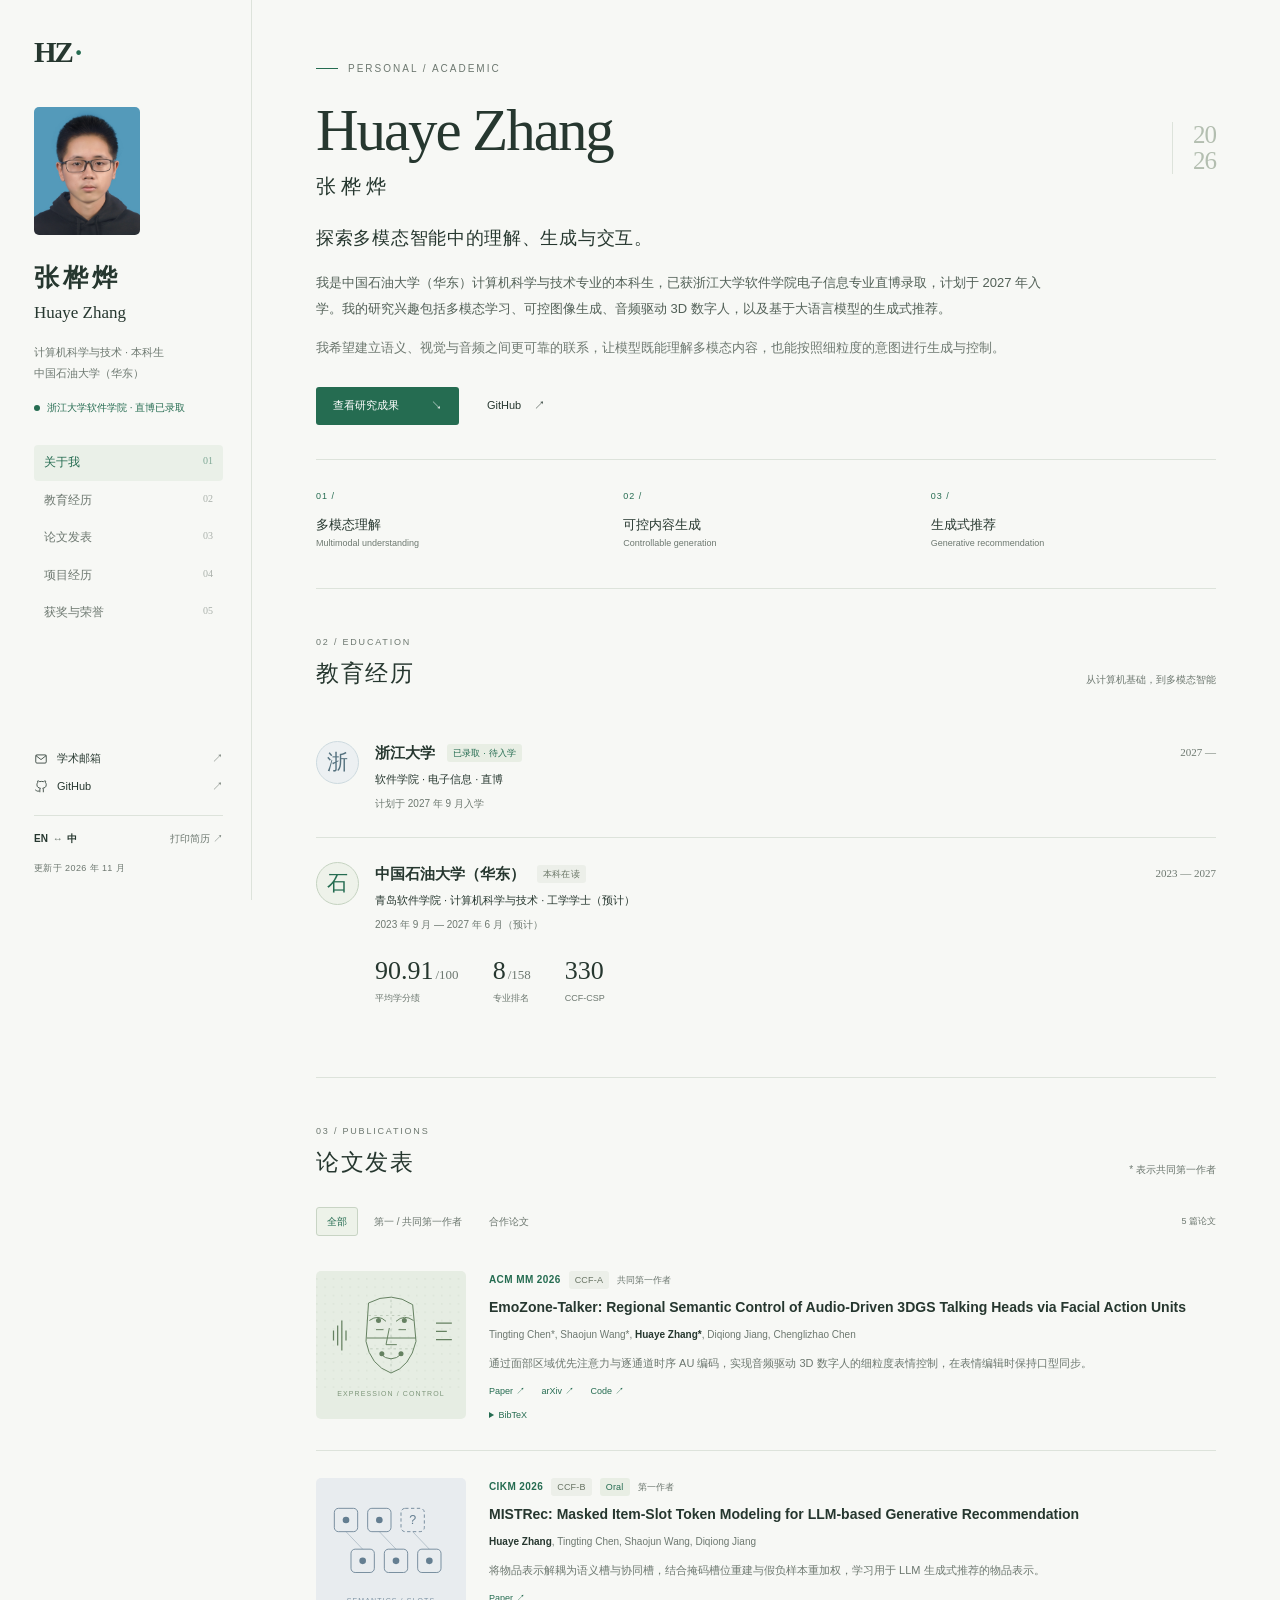
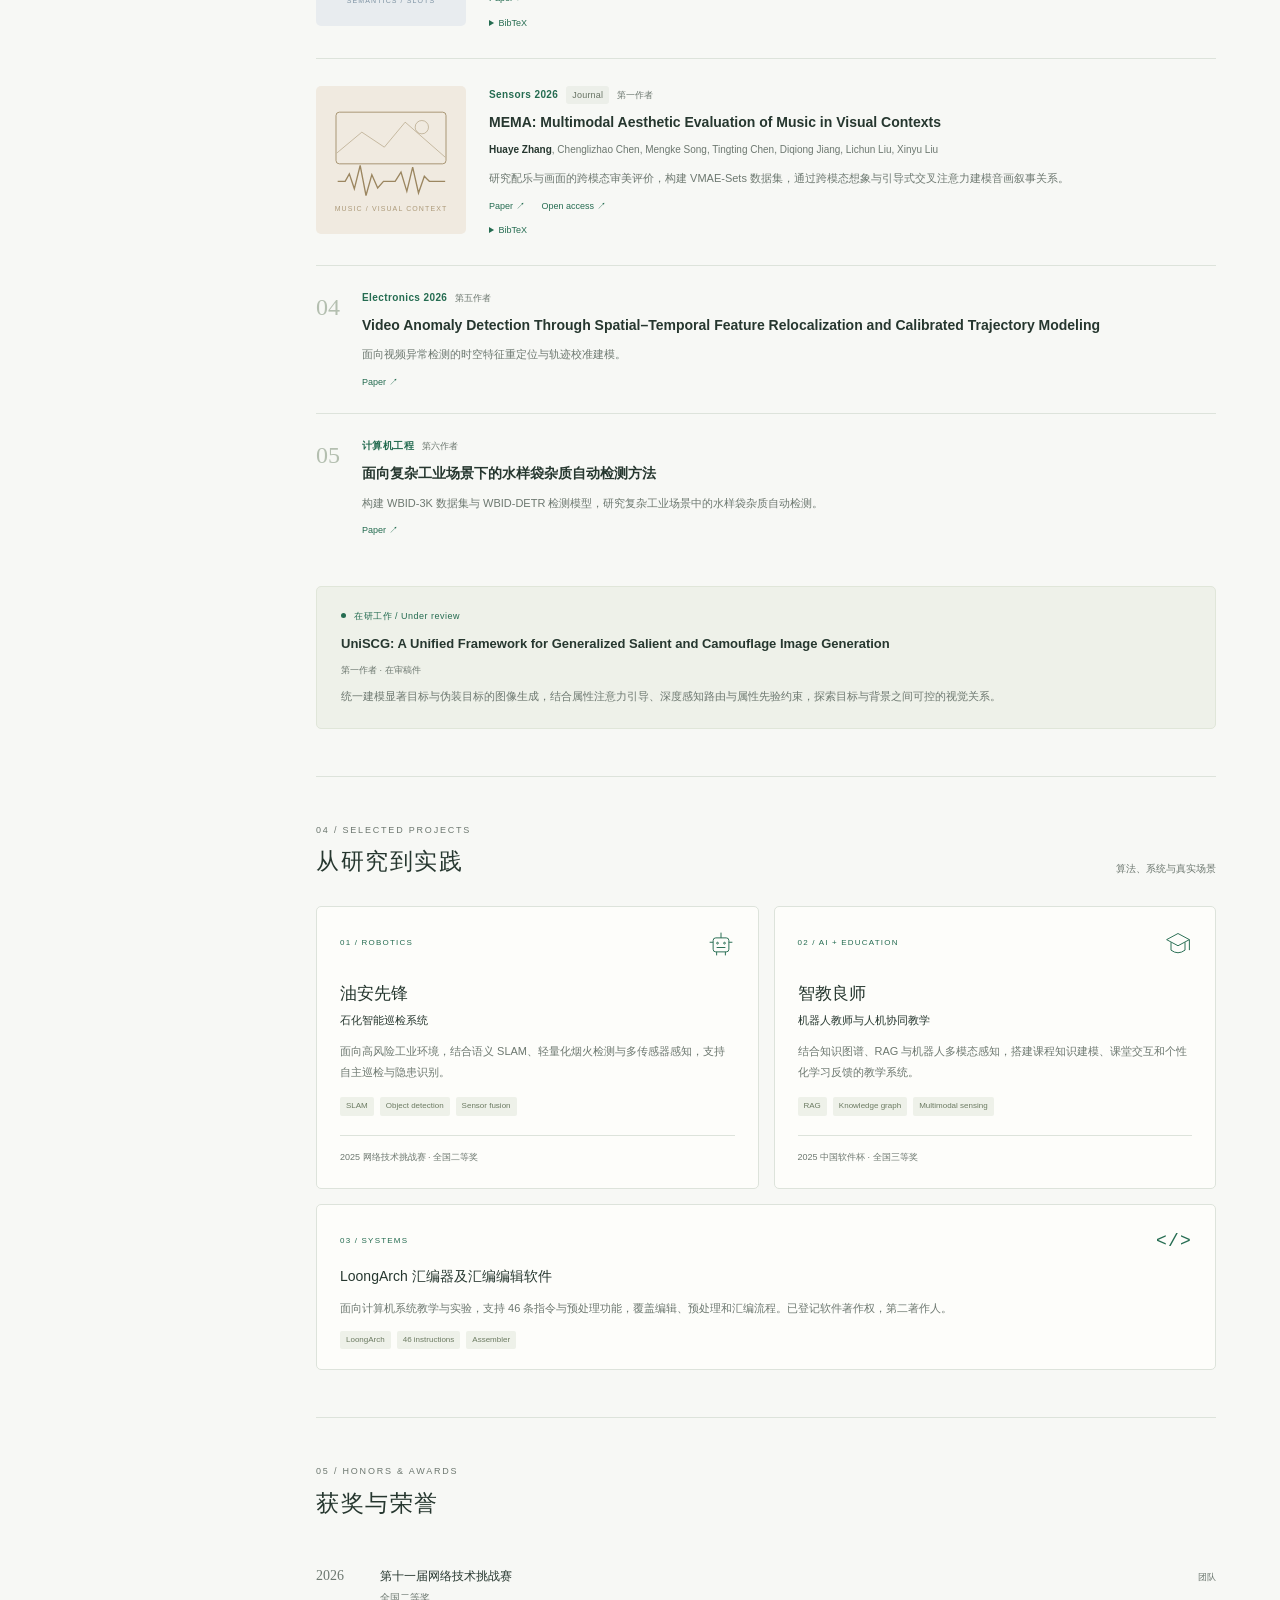
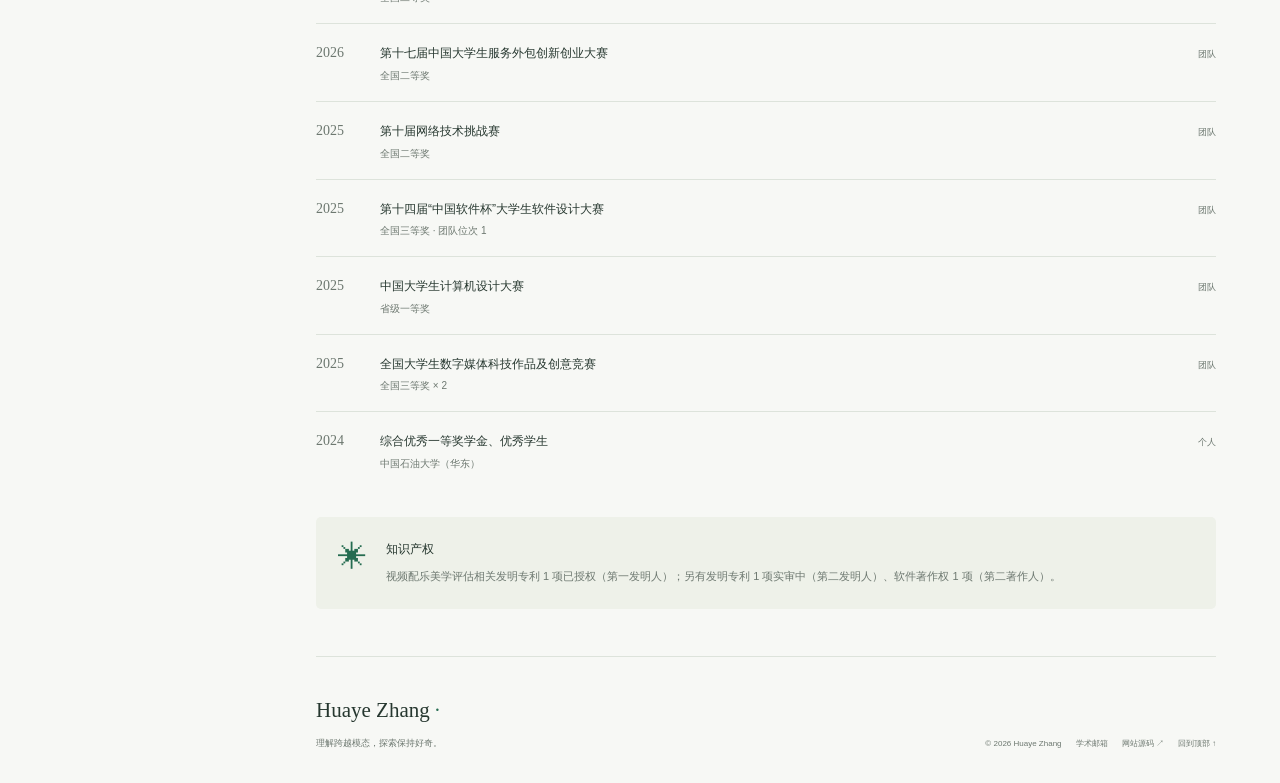
==== index.html @ e623ba57 "Build bilingual academic homepage for Huaye Zhang" ====
<!doctype html>
<html lang="zh-CN">
<head>
  <meta charset="utf-8">
  <meta name="viewport" content="width=device-width, initial-scale=1">
  <meta name="theme-color" content="#f7f8f5">
  <meta name="description" content="张桦烨（Huaye Zhang）的学术主页。中国石油大学（华东）本科生，浙江大学软件学院直博已录取。研究多模态学习、可控生成、3D 数字人与生成式推荐。">
  <meta property="og:type" content="profile">
  <meta property="og:title" content="张桦烨 · Huaye Zhang">
  <meta property="og:description" content="Multimodal learning · Controllable generation · Generative recommendation">
  <meta property="og:url" content="https://hmqh.github.io/">
  <meta property="og:image" content="https://hmqh.github.io/assets/portrait.jpg">
  <link rel="canonical" href="https://hmqh.github.io/">
  <link rel="icon" href="assets/favicon.svg" type="image/svg+xml">
  <link rel="stylesheet" href="assets/style.css">
  <script src="assets/main.js" defer></script>
  <title>张桦烨 · Huaye Zhang | Academic Homepage</title>
  <script type="application/ld+json">
  {"@context":"https://schema.org","@type":"Person","name":"Huaye Zhang","alternateName":"张桦烨","url":"https://hmqh.github.io/","image":"https://hmqh.github.io/assets/portrait.jpg","sameAs":["https://github.com/HMQH"],"affiliation":{"@type":"CollegeOrUniversity","name":"China University of Petroleum (East China)"},"knowsAbout":["Multimodal learning","Controllable generation","3D talking heads","Generative recommendation"]}
  </script>
</head>
<body>
  <a class="skip-link" href="#main" data-i18n="skip">跳至正文</a>
  <div class="site-shell">
    <aside class="sidebar" aria-label="个人信息">
      <a href="#about" class="wordmark" aria-label="Huaye Zhang 首页">HZ<span>·</span></a>
      <div class="identity">
        <img class="portrait" src="assets/portrait.jpg" alt="张桦烨的个人照片" width="601" height="801" fetchpriority="high">
        <h2>张桦烨</h2>
        <p class="roman-name">Huaye Zhang</p>
        <p class="identity-role" data-i18n="role">计算机科学与技术 · 本科生</p>
        <p class="affiliation" data-i18n="school">中国石油大学（华东）</p>
        <div class="next-step"><span class="status-dot"></span><span data-i18n="incoming">浙江大学软件学院 · 直博已录取</span></div>
      </div>
      <nav class="section-nav" aria-label="页面导航">
        <a class="active" href="#about"><span data-i18n="navAbout">关于我</span><span>01</span></a>
        <a href="#education"><span data-i18n="navEducation">教育经历</span><span>02</span></a>
        <a href="#publications"><span data-i18n="navPublications">论文发表</span><span>03</span></a>
        <a href="#projects"><span data-i18n="navProjects">项目经历</span><span>04</span></a>
        <a href="#honors"><span data-i18n="navHonors">获奖与荣誉</span><span>05</span></a>
      </nav>
      <div class="sidebar-bottom">
        <a class="contact-link" href="mailto:2306030225@s.upc.edu.cn"><svg viewBox="0 0 24 24" aria-hidden="true"><rect x="3" y="5" width="18" height="14" rx="2"/><path d="m3 6 9 7 9-7"/></svg><span data-i18n="email">学术邮箱</span><span class="arrow">↗</span></a>
        <a class="contact-link" href="https://github.com/HMQH" target="_blank" rel="noopener noreferrer"><svg viewBox="0 0 24 24" aria-hidden="true"><path d="M9 19c-5 1-5-2-7-2m14 4v-4a3.5 3.5 0 0 0-1-3c3-.3 6-1.5 6-6a4.7 4.7 0 0 0-1.3-3.3 4.3 4.3 0 0 0-.1-3.2s-1-.3-3.5 1.3a12 12 0 0 0-6.2 0C7.4 1.2 6.4 1.5 6.4 1.5a4.3 4.3 0 0 0-.1 3.2A4.7 4.7 0 0 0 5 8c0 4.5 3 5.7 6 6a3.5 3.5 0 0 0-1 3v4"/></svg>GitHub<span class="arrow">↗</span></a>
        <div class="sidebar-controls"><button id="language-toggle" type="button" aria-label="Switch to English">EN <span>↔</span> 中</button><button id="print-page" type="button" data-i18n="print">打印简历 ↗</button></div>
        <p class="updated" data-i18n="updated">更新于 2026 年 11 月</p>
      </div>
    </aside>

    <main id="main">
      <header id="about" class="hero page-section">
        <div class="eyebrow"><span class="tiny-line"></span> PERSONAL / ACADEMIC</div>
        <div class="hero-title"><h1>Huaye Zhang<span>张桦烨</span></h1><span class="year-mark">20<br>26</span></div>
        <p class="hero-subtitle" data-i18n="heroSubtitle">探索多模态智能中的理解、生成与交互。</p>
        <p class="intro" data-i18n="intro">我是中国石油大学（华东）计算机科学与技术专业的本科生，已获浙江大学软件学院电子信息专业直博录取，计划于 2027 年入学。我的研究兴趣包括多模态学习、可控图像生成、音频驱动 3D 数字人，以及基于大语言模型的生成式推荐。</p>
        <p class="intro secondary-intro" data-i18n="intro2">我希望建立语义、视觉与音频之间更可靠的联系，让模型既能理解多模态内容，也能按照细粒度的意图进行生成与控制。</p>
        <div class="hero-actions"><a class="primary-link" href="#publications"><span data-i18n="viewResearch">查看研究成果</span><span>↘</span></a><a class="text-link" href="https://github.com/HMQH" target="_blank" rel="noopener noreferrer">GitHub <span>↗</span></a></div>
        <div class="interest-grid" aria-label="研究方向">
          <div><span class="interest-number">01 /</span><h3 data-i18n="interest1">多模态理解</h3><p>Multimodal understanding</p></div>
          <div><span class="interest-number">02 /</span><h3 data-i18n="interest2">可控内容生成</h3><p>Controllable generation</p></div>
          <div><span class="interest-number">03 /</span><h3 data-i18n="interest3">生成式推荐</h3><p>Generative recommendation</p></div>
        </div>
      </header>

      <section id="education" class="page-section">
        <div class="section-heading"><div><span class="eyebrow">02 / EDUCATION</span><h2 data-i18n="educationTitle">教育经历</h2></div><span class="section-note" data-i18n="educationNote">从计算机基础，到多模态智能</span></div>
        <div class="education-list">
          <article class="education-item upcoming"><div class="school-monogram">浙</div><div class="education-content"><div class="item-title"><h3 data-i18n="zju">浙江大学</h3><span class="badge" data-i18n="admitted">已录取 · 待入学</span></div><p data-i18n="zjuDegree">软件学院 · 电子信息 · 直博</p><p class="muted" data-i18n="zjuDate">计划于 2027 年 9 月入学</p></div><span class="education-year">2027 —</span></article>
          <article class="education-item"><div class="school-monogram">石</div><div class="education-content"><div class="item-title"><h3 data-i18n="upc">中国石油大学（华东）</h3><span class="badge neutral" data-i18n="undergraduate">本科在读</span></div><p data-i18n="upcDegree">青岛软件学院 · 计算机科学与技术 · 工学学士（预计）</p><p class="muted" data-i18n="upcDate">2023 年 9 月 — 2027 年 6 月（预计）</p><div class="academic-stats"><div><strong>90.91<span>/100</span></strong><span data-i18n="average">平均学分绩</span></div><div><strong>8<span>/158</span></strong><span data-i18n="rank">专业排名</span></div><div><strong>330</strong><span>CCF-CSP</span></div></div></div><span class="education-year">2023 — 2027</span></article>
        </div>
      </section>

      <section id="publications" class="page-section">
        <div class="section-heading"><div><span class="eyebrow">03 / PUBLICATIONS</span><h2 data-i18n="publicationsTitle">论文发表</h2></div><span class="section-note" data-i18n="publicationNote">* 表示共同第一作者</span></div>
        <div class="publication-toolbar"><div class="filters" aria-label="论文筛选"><button type="button" class="selected" data-filter="all" aria-pressed="true" data-i18n="filterAll">全部</button><button type="button" data-filter="lead" aria-pressed="false" data-i18n="filterLead">第一 / 共同第一作者</button><button type="button" data-filter="collaboration" aria-pressed="false" data-i18n="filterOther">合作论文</button></div><span id="publication-count" aria-live="polite">5 篇论文</span></div>
        <div class="publications-list">
          <article class="publication" data-category="lead">
            <div class="pub-visual visual-face" aria-hidden="true"><svg viewBox="0 0 180 132"><defs><pattern id="dots" width="10" height="10" patternUnits="userSpaceOnUse"><circle cx="1" cy="1" r=".7" fill="currentColor" opacity=".2"/></pattern></defs><rect width="180" height="132" fill="url(#dots)"/><path d="M63 30Q91 15 116 32L120 76Q113 107 90 114Q65 105 60 76Z" fill="none" stroke="currentColor" stroke-width="1.2"/><path d="M64 51Q75 43 84 52M96 52Q106 43 117 51M72 62h9m18 0h9M88 60l-4 20h13M77 91q13 12 26 0M61 72h59" fill="none" stroke="currentColor" stroke-width="1.2"/><path d="M90 26v88M63 45h54M65 85h52" fill="none" stroke="currentColor" stroke-dasharray="3 4" opacity=".35"/><circle cx="75" cy="51" r="3" fill="currentColor"/><circle cx="106" cy="51" r="3" fill="currentColor"/><circle cx="79" cy="91" r="3" fill="currentColor"/><circle cx="102" cy="91" r="3" fill="currentColor"/><path d="M21 63v12m5-18v24m5-30v36m5-24v12M144 54h19m-19 10h13m-13 10h19" stroke="currentColor" stroke-width="1.5"/></svg><span>EXPRESSION / CONTROL</span></div>
            <div class="pub-content"><div class="pub-meta"><span class="venue">ACM MM 2026</span><span class="badge neutral">CCF-A</span><span class="pub-role" data-i18n="cofirst">共同第一作者</span></div><h3><a href="https://doi.org/10.1145/3767308.3835650" target="_blank" rel="noopener noreferrer">EmoZone-Talker: Regional Semantic Control of Audio-Driven 3DGS Talking Heads via Facial Action Units</a></h3><p class="authors">Tingting Chen*, Shaojun Wang*, <strong>Huaye Zhang*</strong>, Diqiong Jiang, Chenglizhao Chen</p><p class="pub-description" data-i18n="emozoneSummary">通过面部区域优先注意力与逐通道时序 AU 编码，实现音频驱动 3D 数字人的细粒度表情控制，在表情编辑时保持口型同步。</p><div class="pub-links"><a href="https://doi.org/10.1145/3767308.3835650" target="_blank" rel="noopener noreferrer">Paper ↗</a><a href="https://arxiv.org/abs/2606.15848" target="_blank" rel="noopener noreferrer">arXiv ↗</a><a href="https://github.com/HMQH/Emozone-Talker" target="_blank" rel="noopener noreferrer">Code ↗</a></div><details class="citation"><summary>BibTeX</summary><pre>@inproceedings{chen2026emozone,
  title = {EmoZone-Talker: Regional Semantic Control of Audio-Driven 3DGS Talking Heads via Facial Action Units},
  author = {Chen, Tingting and Wang, Shaojun and Zhang, Huaye and Jiang, Diqiong and Chen, Chenglizhao},
  booktitle = {Proceedings of the 34th ACM International Conference on Multimedia},
  year = {2026},
  doi = {10.1145/3767308.3835650}
}</pre></details></div>
          </article>
          <article class="publication" data-category="lead">
            <div class="pub-visual visual-slots" aria-hidden="true"><svg viewBox="0 0 180 132"><g fill="none" stroke="currentColor"><rect x="22" y="28" width="28" height="28" rx="5"/><rect x="62" y="28" width="28" height="28" rx="5"/><rect x="102" y="28" width="28" height="28" rx="5" stroke-dasharray="4 3"/><rect x="42" y="77" width="28" height="28" rx="5"/><rect x="82" y="77" width="28" height="28" rx="5"/><rect x="122" y="77" width="28" height="28" rx="5"/><path d="m36 56 20 21m20-21 20 21m20-21 20 21" opacity=".45"/></g><g fill="currentColor"><circle cx="36" cy="42" r="4"/><circle cx="76" cy="42" r="4"/><circle cx="56" cy="91" r="4"/><circle cx="96" cy="91" r="4"/><circle cx="136" cy="91" r="4"/></g><text x="116" y="47" text-anchor="middle" fill="currentColor" font-size="15">?</text></svg><span>SEMANTICS / SLOTS</span></div>
            <div class="pub-content"><div class="pub-meta"><span class="venue">CIKM 2026</span><span class="badge neutral">CCF-B</span><span class="badge">Oral</span><span class="pub-role" data-i18n="first">第一作者</span></div><h3><a href="https://doi.org/10.1145/3799682.3841145" target="_blank" rel="noopener noreferrer">MISTRec: Masked Item-Slot Token Modeling for LLM-based Generative Recommendation</a></h3><p class="authors"><strong>Huaye Zhang</strong>, Tingting Chen, Shaojun Wang, Diqiong Jiang</p><p class="pub-description" data-i18n="mistrecSummary">将物品表示解耦为语义槽与协同槽，结合掩码槽位重建与假负样本重加权，学习用于 LLM 生成式推荐的物品表示。</p><div class="pub-links"><a href="https://doi.org/10.1145/3799682.3841145" target="_blank" rel="noopener noreferrer">Paper ↗</a></div><details class="citation"><summary>BibTeX</summary><pre>@inproceedings{zhang2026mistrec,
  title = {MISTRec: Masked Item-Slot Token Modeling for LLM-based Generative Recommendation},
  author = {Zhang, Huaye and Chen, Tingting and Wang, Shaojun and Jiang, Diqiong},
  booktitle = {Proceedings of the 35th ACM International Conference on Information and Knowledge Management},
  year = {2026},
  doi = {10.1145/3799682.3841145}
}</pre></details></div>
          </article>
          <article class="publication" data-category="lead">
            <div class="pub-visual visual-wave" aria-hidden="true"><svg viewBox="0 0 180 132"><g fill="none" stroke="currentColor"><rect x="24" y="23" width="132" height="62" rx="4"/><path d="m25 72 30-25 27 18 25-30 48 42" opacity=".6"/><circle cx="127" cy="41" r="8" opacity=".6"/><path d="M26 106h9l5-9 6 18 7-28 7 36 7-25 7 16 7-8h14l7-11 7 23 7-29 7 31 7-20 6 6h19" stroke-width="1.6"/></g></svg><span>MUSIC / VISUAL CONTEXT</span></div>
            <div class="pub-content"><div class="pub-meta"><span class="venue">Sensors 2026</span><span class="badge neutral">Journal</span><span class="pub-role" data-i18n="first">第一作者</span></div><h3><a href="https://doi.org/10.3390/s26041395" target="_blank" rel="noopener noreferrer">MEMA: Multimodal Aesthetic Evaluation of Music in Visual Contexts</a></h3><p class="authors"><strong>Huaye Zhang</strong>, Chenglizhao Chen, Mengke Song, Tingting Chen, Diqiong Jiang, Lichun Liu, Xinyu Liu</p><p class="pub-description" data-i18n="memaSummary">研究配乐与画面的跨模态审美评价，构建 VMAE-Sets 数据集，通过跨模态想象与引导式交叉注意力建模音画叙事关系。</p><div class="pub-links"><a href="https://doi.org/10.3390/s26041395" target="_blank" rel="noopener noreferrer">Paper ↗</a><a href="https://www.mdpi.com/1424-8220/26/4/1395" target="_blank" rel="noopener noreferrer">Open access ↗</a></div><details class="citation"><summary>BibTeX</summary><pre>@article{zhang2026mema,
  title = {MEMA: Multimodal Aesthetic Evaluation of Music in Visual Contexts},
  author = {Zhang, Huaye and Chen, Chenglizhao and Song, Mengke and Chen, Tingting and Jiang, Diqiong and Liu, Lichun and Liu, Xinyu},
  journal = {Sensors},
  year = {2026},
  volume = {26},
  number = {4},
  pages = {1395},
  doi = {10.3390/s26041395}
}</pre></details></div>
          </article>
          <article class="publication compact-publication" data-category="collaboration"><div class="pub-index">04</div><div class="pub-content"><div class="pub-meta"><span class="venue">Electronics 2026</span><span class="pub-role" data-i18n="fifth">第五作者</span></div><h3><a href="https://www.mdpi.com/2079-9292/15/6/1199" target="_blank" rel="noopener noreferrer">Video Anomaly Detection Through Spatial–Temporal Feature Relocalization and Calibrated Trajectory Modeling</a></h3><p class="pub-description" data-i18n="anomalySummary">面向视频异常检测的时空特征重定位与轨迹校准建模。</p><div class="pub-links"><a href="https://www.mdpi.com/2079-9292/15/6/1199" target="_blank" rel="noopener noreferrer">Paper ↗</a></div></div></article>
          <article class="publication compact-publication" data-category="collaboration"><div class="pub-index">05</div><div class="pub-content"><div class="pub-meta"><span class="venue" data-i18n="computerEngineering">计算机工程</span><span class="pub-role" data-i18n="sixth">第六作者</span></div><h3><a href="https://doi.org/10.19678/j.issn.1000-3428.0253136" target="_blank" rel="noopener noreferrer">面向复杂工业场景下的水样袋杂质自动检测方法</a></h3><p class="pub-description" data-i18n="industrialSummary">构建 WBID-3K 数据集与 WBID-DETR 检测模型，研究复杂工业场景中的水样袋杂质自动检测。</p><div class="pub-links"><a href="https://doi.org/10.19678/j.issn.1000-3428.0253136" target="_blank" rel="noopener noreferrer">Paper ↗</a></div></div></article>
        </div>
        <div class="ongoing"><div class="ongoing-label"><span class="status-dot"></span><span data-i18n="ongoing">在研工作 / Under review</span></div><h3>UniSCG: A Unified Framework for Generalized Salient and Camouflage Image Generation</h3><p class="muted" data-i18n="uniscgStatus">第一作者 · 在审稿件</p><p data-i18n="uniscgSummary">统一建模显著目标与伪装目标的图像生成，结合属性注意力引导、深度感知路由与属性先验约束，探索目标与背景之间可控的视觉关系。</p></div>
      </section>

      <section id="projects" class="page-section">
        <div class="section-heading"><div><span class="eyebrow">04 / SELECTED PROJECTS</span><h2 data-i18n="projectsTitle">从研究到实践</h2></div><span class="section-note" data-i18n="projectsNote">算法、系统与真实场景</span></div>
        <div class="project-grid">
          <article class="project-card"><div class="project-top"><span>01 / ROBOTICS</span><svg viewBox="0 0 32 32" aria-hidden="true"><rect x="7" y="9" width="18" height="16" rx="3"/><path d="M16 3v6M3 14h4m18 0h4M11 29v-4m10 0v4m-10-9h10"/><circle cx="12" cy="15" r="1"/><circle cx="20" cy="15" r="1"/></svg></div><h3 data-i18n="project1">油安先锋</h3><p class="project-subtitle" data-i18n="project1Sub">石化智能巡检系统</p><p data-i18n="project1Description">面向高风险工业环境，结合语义 SLAM、轻量化烟火检测与多传感器感知，支持自主巡检与隐患识别。</p><div class="project-tags"><span>SLAM</span><span>Object detection</span><span>Sensor fusion</span></div><div class="project-award" data-i18n="project1Award">2025 网络技术挑战赛 · 全国二等奖</div></article>
          <article class="project-card"><div class="project-top"><span>02 / AI + EDUCATION</span><svg viewBox="0 0 32 32" aria-hidden="true"><path d="m3 11 13-7 13 7-13 7Zm5 3v9q8 6 16 0v-9M29 11v12"/></svg></div><h3 data-i18n="project2">智教良师</h3><p class="project-subtitle" data-i18n="project2Sub">机器人教师与人机协同教学</p><p data-i18n="project2Description">结合知识图谱、RAG 与机器人多模态感知，搭建课程知识建模、课堂交互和个性化学习反馈的教学系统。</p><div class="project-tags"><span>RAG</span><span>Knowledge graph</span><span>Multimodal sensing</span></div><div class="project-award" data-i18n="project2Award">2025 中国软件杯 · 全国三等奖</div></article>
          <article class="project-card wide-project"><div class="project-top"><span>03 / SYSTEMS</span><span class="code-symbol">&lt;/&gt;</span></div><h3 data-i18n="project3">LoongArch 汇编器及汇编编辑软件</h3><p data-i18n="project3Description">面向计算机系统教学与实验，支持 46 条指令与预处理功能，覆盖编辑、预处理和汇编流程。已登记软件著作权，第二著作人。</p><div class="project-tags"><span>LoongArch</span><span>46 instructions</span><span>Assembler</span></div></article>
        </div>
      </section>

      <section id="honors" class="page-section">
        <div class="section-heading"><div><span class="eyebrow">05 / HONORS & AWARDS</span><h2 data-i18n="honorsTitle">获奖与荣誉</h2></div></div>
        <div class="award-list">
          <div class="award-row"><span class="award-year">2026</span><div><h3 data-i18n="award1">第十一届网络技术挑战赛</h3><p data-i18n="nationalSecond">全国二等奖</p></div><span class="award-type" data-i18n="team">团队</span></div>
          <div class="award-row"><span class="award-year">2026</span><div><h3 data-i18n="award2">第十七届中国大学生服务外包创新创业大赛</h3><p data-i18n="nationalSecond">全国二等奖</p></div><span class="award-type" data-i18n="team">团队</span></div>
          <div class="award-row"><span class="award-year">2025</span><div><h3 data-i18n="award3">第十届网络技术挑战赛</h3><p data-i18n="nationalSecond">全国二等奖</p></div><span class="award-type" data-i18n="team">团队</span></div>
          <div class="award-row"><span class="award-year">2025</span><div><h3 data-i18n="award4">第十四届“中国软件杯”大学生软件设计大赛</h3><p data-i18n="nationalThirdLead">全国三等奖 · 团队位次 1</p></div><span class="award-type" data-i18n="team">团队</span></div>
          <div class="award-row"><span class="award-year">2025</span><div><h3 data-i18n="award5">中国大学生计算机设计大赛</h3><p data-i18n="provincialFirst">省级一等奖</p></div><span class="award-type" data-i18n="team">团队</span></div>
          <div class="award-row"><span class="award-year">2025</span><div><h3 data-i18n="award6">全国大学生数字媒体科技作品及创意竞赛</h3><p data-i18n="twoThird">全国三等奖 × 2</p></div><span class="award-type" data-i18n="team">团队</span></div>
          <div class="award-row"><span class="award-year">2024</span><div><h3 data-i18n="award7">综合优秀一等奖学金、优秀学生</h3><p data-i18n="upc">中国石油大学（华东）</p></div><span class="award-type" data-i18n="individual">个人</span></div>
        </div>
        <div class="patent-note"><span class="patent-icon" aria-hidden="true">✳</span><div><h3 data-i18n="patentTitle">知识产权</h3><p data-i18n="patentDescription">视频配乐美学评估相关发明专利 1 项已授权（第一发明人）；另有发明专利 1 项实审中（第二发明人）、软件著作权 1 项（第二著作人）。</p></div></div>
      </section>
      <footer><div><span class="footer-name">Huaye Zhang<span>·</span></span><p data-i18n="footerText">理解跨越模态，探索保持好奇。</p></div><div class="footer-meta"><span>© 2026 Huaye Zhang</span><a href="mailto:2306030225@s.upc.edu.cn" data-i18n="email">学术邮箱</a><a href="https://github.com/HMQH/HMQH.github.io" target="_blank" rel="noopener noreferrer" data-i18n="source">网站源码 ↗</a><a href="#about" data-i18n="backTop">回到顶部 ↑</a></div></footer>
    </main>
  </div>
</body>
</html>
---- assets/style.css ----
@charset "UTF-8";
:root{--paper:#f7f8f5;--surface:#fff;--ink:#26372f;--muted:#6d7870;--accent:#256c51;--line:#dde3db;--soft:#eaf0e8;--sans:"Segoe UI","Microsoft YaHei","PingFang SC",sans-serif;--serif:Georgia,"Times New Roman",serif}
*{box-sizing:border-box}html{scroll-behavior:smooth;scroll-padding-top:36px}body{margin:0;background:var(--paper);color:var(--ink);font-family:var(--sans);font-size:14px;line-height:1.8;-webkit-font-smoothing:antialiased}a{color:inherit;text-decoration:none}button{font:inherit;cursor:pointer}a,button,summary{-webkit-tap-highlight-color:transparent}a:focus-visible,button:focus-visible,summary:focus-visible{outline:2px solid var(--accent);outline-offset:5px}::selection{background:#cce0c9;color:#203b2a}.site-shell{display:grid;grid-template-columns:252px minmax(0,1fr);max-width:1400px;margin:auto;min-height:100vh}.sidebar{position:sticky;top:0;height:100vh;min-height:700px;padding:38px 28px 24px 34px;display:flex;flex-direction:column;border-right:1px solid var(--line)}.wordmark{font-family:var(--serif);font-weight:bold;font-size:29px;letter-spacing:-2px;line-height:1}.wordmark span{color:var(--accent);padding-left:3px}.identity{margin-top:40px}.portrait{width:106px;height:128px;object-fit:cover;object-position:center 32%;border-radius:5px;filter:saturate(.72)}.identity h2{font-size:25px;font-weight:600;letter-spacing:4px;margin:16px 0 0;line-height:1.5}.roman-name{margin:1px 0 14px;font-family:var(--serif);font-size:17px}.identity-role,.affiliation{font-size:11px;color:var(--muted);margin:0;line-height:1.9}.next-step{display:flex;gap:7px;align-items:flex-start;margin-top:15px;font-size:10px;color:var(--accent);line-height:1.8}.status-dot{display:inline-block;width:6px;height:6px;flex-shrink:0;border-radius:50%;background:var(--accent);margin-top:6px}.section-nav{margin-top:28px;display:flex;flex-direction:column;gap:2px}.section-nav a{display:flex;justify-content:space-between;padding:7px 10px;border-radius:4px;font-size:12px;color:var(--muted);transition:background .2s,color .2s}.section-nav a span:last-child{font-size:10px;opacity:.55;font-family:var(--serif)}.section-nav a:hover,.section-nav a.active{color:var(--accent);background:var(--soft)}.sidebar-bottom{margin-top:auto;padding-top:25px}.contact-link{display:flex;align-items:center;gap:9px;font-size:11px;padding:4px 0}.contact-link svg{width:14px;height:14px;fill:none;stroke:currentColor;stroke-width:1.4}.contact-link .arrow{margin-left:auto;color:var(--muted)}.sidebar-controls{display:flex;justify-content:space-between;gap:10px;border-top:1px solid var(--line);margin-top:14px;padding-top:14px}.sidebar-controls button{border:0;background:transparent;padding:0;font-size:10px;color:var(--muted)}#language-toggle{color:var(--ink);font-weight:600}#language-toggle span{padding:0 2px;color:var(--muted)}.updated{font-size:9px;letter-spacing:.4px;color:var(--muted);margin:12px 0 0}main{min-width:0;padding:0 64px 0 64px}.page-section{padding:47px 0;border-bottom:1px solid var(--line);scroll-margin-top:20px}.hero{padding-top:61px;padding-bottom:37px}.eyebrow{font-size:10px;font-weight:500;letter-spacing:2px;display:flex;align-items:center;gap:10px;color:var(--muted);line-height:1.5}.tiny-line{display:inline-block;width:22px;height:1px;background:var(--accent)}.hero-title{display:flex;justify-content:space-between;align-items:center;margin:23px 0 19px}.hero h1{font-family:var(--serif);font-size:clamp(40px,4.6vw,64px);font-weight:400;letter-spacing:-2px;line-height:1.07;margin:0}.hero h1 span{font-family:var(--sans);font-size:20px;letter-spacing:5px;display:block;margin-top:14px;font-weight:400}.year-mark{font-family:var(--serif);font-size:25px;line-height:1.05;letter-spacing:-1px;color:#b3beb0;border-left:1px solid var(--line);padding-left:20px;margin-left:18px}.hero-subtitle{font-size:18px;margin:25px 0 15px;letter-spacing:.7px;font-weight:500}.intro{max-width:740px;font-size:13px;line-height:2;color:#526057;margin:0 0 13px}.secondary-intro{color:var(--muted)}.hero-actions{display:flex;align-items:center;gap:28px;margin:26px 0 34px}.primary-link{background:var(--accent);color:white;padding:9px 17px;font-size:11px;display:inline-flex;align-items:center;gap:32px;border-radius:3px;transition:background .2s}.primary-link:hover{background:#1b513c}.text-link{font-size:11px}.text-link span{margin-left:10px}.interest-grid{display:grid;grid-template-columns:repeat(3,1fr);gap:22px;border-top:1px solid var(--line);padding-top:22px}.interest-number{font-size:9px;color:var(--accent);letter-spacing:1px}.interest-grid h3{font-size:13px;font-weight:500;margin:6px 0 1px}.interest-grid p{font-size:9px;color:var(--muted);margin:0;line-height:1.5}.section-heading{display:flex;justify-content:space-between;align-items:flex-end;gap:20px;margin-bottom:28px}.section-heading .eyebrow{font-size:9px;letter-spacing:1.8px}.section-heading h2{font-size:23px;letter-spacing:1.5px;font-weight:500;margin:8px 0 0;line-height:1.4}.section-note{font-size:10px;color:var(--muted);text-align:right;max-width:240px}.education-item{display:flex;align-items:flex-start;gap:16px;padding:24px 0;position:relative}.education-item+.education-item{border-top:1px solid var(--line)}.school-monogram{height:43px;width:43px;flex-shrink:0;border:1px solid #c4d2c0;display:grid;place-items:center;font-size:21px;color:var(--accent);font-family:"Songti SC","SimSun",serif;border-radius:50%;background:#eef2ea}.upcoming .school-monogram{background:#ecf0f2;color:#54717e;border-color:#ccd9de}.education-content{flex:1;min-width:0}.item-title{display:flex;align-items:center;gap:12px;flex-wrap:wrap}.item-title h3{font-size:15px;font-weight:600;margin:0;line-height:1.6}.badge{display:inline-flex;align-items:center;font-size:9px;line-height:1.8;letter-spacing:.2px;padding:1px 6px;border-radius:3px;background:#e8eee4;color:var(--accent);white-space:nowrap}.badge.neutral{background:#ecefe9;color:#677363}.education-content p{font-size:11px;line-height:1.8;margin:5px 0 0}.muted{color:var(--muted)}.education-content .muted{font-size:10px}.education-year{font-size:11px;white-space:nowrap;color:var(--muted);padding-top:2px;font-family:var(--serif)}.academic-stats{display:flex;gap:34px;margin-top:20px}.academic-stats>div{display:flex;flex-direction:column;gap:2px}.academic-stats strong{font-family:var(--serif);font-size:26px;font-weight:400;line-height:1.3}.academic-stats strong span{font-size:13px;color:var(--muted);margin-left:2px}.academic-stats>div>span{font-size:9px;color:var(--muted)}.publication-toolbar{display:flex;align-items:center;justify-content:space-between;gap:15px;margin-bottom:8px}.filters{display:flex;gap:5px;flex-wrap:wrap}.filters button{border:1px solid transparent;background:none;color:var(--muted);font-size:10px;padding:5px 10px;border-radius:3px;line-height:1.7}.filters button.selected{border-color:#c8d4c4;color:var(--accent);background:#edf2e9}.filters button:hover{color:var(--accent)}#publication-count{font-size:9px;white-space:nowrap;color:var(--muted)}.publication{display:grid;grid-template-columns:150px minmax(0,1fr);gap:23px;border-bottom:1px solid var(--line);padding:27px 0}.publication[hidden]{display:none}.pub-visual{border-radius:5px;overflow:hidden;align-self:start;display:flex;flex-direction:column;justify-content:center;min-height:148px}.pub-visual svg{width:100%;height:auto}.pub-visual>span{font-size:7px;letter-spacing:1.1px;text-align:center;display:block;margin:0 0 11px;opacity:.8}.visual-face{background:#e6ede3;color:#658161}.visual-slots{background:#e8ecef;color:#647e91}.visual-wave{background:#f0eae0;color:#9b8660}.pub-meta{display:flex;gap:8px;align-items:center;flex-wrap:wrap;margin-bottom:7px;font-size:9px}.venue{font-size:10px;color:var(--accent);font-weight:600;letter-spacing:.4px}.pub-role{font-size:9px;color:var(--muted)}.pub-content h3{font-size:14px;line-height:1.65;font-weight:600;margin:0 0 7px;overflow-wrap:anywhere}.pub-content h3 a:hover{color:var(--accent)}.authors{font-size:10px;color:var(--muted);line-height:1.8;margin:0 0 9px}.authors strong{color:var(--ink);font-weight:600}.pub-description{font-size:11px;color:var(--muted);line-height:1.9;margin:0 0 9px}.pub-links{display:flex;gap:17px;flex-wrap:wrap}.pub-links a,.citation summary{font-size:9px;color:var(--accent);font-weight:500}.pub-links a:hover{text-decoration:underline;text-underline-offset:3px}.citation{margin-top:8px;max-width:100%;min-width:0}.citation summary{cursor:pointer;width:fit-content}.citation pre{white-space:pre-wrap;overflow-wrap:anywhere;font-size:10px;line-height:1.8;background:#edf1e9;padding:13px;border-radius:4px;margin:9px 0 0;color:#566451;max-width:100%}.compact-publication{grid-template-columns:32px minmax(0,1fr);gap:14px;padding:23px 0}.pub-index{font-family:var(--serif);font-size:24px;color:#b4bfb0;line-height:1.5}.compact-publication:last-child{border-bottom:0}.ongoing{margin-top:24px;background:#eef1e9;border:1px solid #e0e6d9;padding:21px 24px;border-radius:5px}.ongoing-label{display:flex;align-items:center;gap:8px;font-size:9px;letter-spacing:.5px;color:var(--accent)}.ongoing-label .status-dot{margin-top:0;width:5px;height:5px}.ongoing h3{font-size:13px;font-weight:600;line-height:1.7;margin:9px 0 7px}.ongoing p{font-size:11px;line-height:1.9;color:var(--muted);margin:7px 0 0}.ongoing p.muted{font-size:9px}.project-grid{display:grid;grid-template-columns:repeat(2,minmax(0,1fr));gap:15px}.project-card{background:#fdfdfa;border:1px solid var(--line);padding:23px;border-radius:5px;display:flex;flex-direction:column}.project-top{display:flex;align-items:center;justify-content:space-between;color:var(--accent);gap:15px;font-size:8px;letter-spacing:1.2px;margin-bottom:22px}.project-top svg{width:28px;height:28px;stroke:currentColor;stroke-width:1.1;fill:none}.project-card h3{font-size:17px;font-weight:500;margin:0 0 3px;line-height:1.6}.project-card p{font-size:11px;color:var(--muted);line-height:1.9;margin:10px 0 15px}.project-card .project-subtitle{font-size:11px;color:var(--ink);margin:0 0 0}.project-tags{display:flex;gap:6px;flex-wrap:wrap;margin-top:auto}.project-tags span{font-size:8px;background:#eef1e9;padding:2px 6px;border-radius:2px;color:#6c7b62}.project-award{border-top:1px solid var(--line);padding-top:13px;margin-top:19px;font-size:9px;color:var(--muted)}.wide-project{grid-column:1/-1;padding-top:20px;padding-bottom:20px}.wide-project .project-top{margin-bottom:8px}.wide-project h3{font-size:14px}.wide-project p{margin:7px 0 12px}.code-symbol{font-family:monospace;font-size:18px}.award-row{display:flex;gap:24px;align-items:baseline;padding:16px 0;border-bottom:1px solid var(--line)}.award-row:last-child{border-bottom:0}.award-year{font-family:var(--serif);font-size:14px;color:var(--muted);flex:0 0 40px}.award-row>div{flex:1;min-width:0}.award-row h3{font-size:12px;font-weight:500;line-height:1.8;margin:0}.award-row p{font-size:10px;color:var(--muted);margin:2px 0 0}.award-type{font-size:9px;color:var(--muted);white-space:nowrap}.patent-note{display:flex;gap:19px;margin-top:28px;padding:22px;background:#eef1e9;border-radius:5px}.patent-icon{color:var(--accent);font-size:29px;line-height:1.3}.patent-note h3{font-size:12px;font-weight:500;margin:0 0 6px}.patent-note p{font-size:11px;line-height:1.9;color:var(--muted);margin:0}footer{display:flex;justify-content:space-between;align-items:flex-end;padding:35px 0 32px;gap:24px}.footer-name{font-family:var(--serif);font-size:21px}.footer-name span{color:var(--accent);margin-left:5px}footer p{font-size:9px;color:var(--muted);margin:5px 0 0}.footer-meta{display:flex;flex-wrap:wrap;justify-content:flex-end;gap:7px 14px;color:var(--muted);font-size:8px}.footer-meta a:hover{color:var(--accent)}.skip-link{position:fixed;z-index:10;left:16px;top:-60px;background:var(--accent);color:white;padding:8px 15px;border-radius:3px}.skip-link:focus{top:12px}
@media(min-width:1600px){.site-shell{max-width:1480px;grid-template-columns:275px minmax(0,1fr)}main{padding-left:85px;padding-right:85px}.sidebar{padding-left:42px;padding-right:36px}}
@media(max-height:780px) and (min-width:901px){.sidebar{min-height:640px;padding-top:26px;padding-bottom:20px}.identity{margin-top:25px}.portrait{width:80px;height:96px}.identity h2{margin-top:10px;font-size:23px}.roman-name{margin-bottom:9px}.next-step{margin-top:9px}.section-nav{margin-top:18px}.section-nav a{padding-top:5px;padding-bottom:5px}.sidebar-bottom{padding-top:14px}.updated{margin-top:8px}}
@media(max-width:1150px){.site-shell{grid-template-columns:224px minmax(0,1fr)}.sidebar{padding-left:24px;padding-right:23px}main{padding-left:38px;padding-right:38px}.publication{grid-template-columns:124px minmax(0,1fr);gap:18px}.pub-visual{min-height:128px}.compact-publication{grid-template-columns:28px minmax(0,1fr);gap:14px}.education-year{display:none}.project-card{padding:19px}}
@media(max-width:900px){.site-shell{display:block;max-width:780px}.sidebar{position:relative;top:auto;height:auto;min-height:0;border-right:0;border-bottom:1px solid var(--line);padding:23px 32px 14px;display:grid;grid-template-columns:1fr auto;gap:0 20px}.wordmark{grid-column:1;font-size:24px}.identity{display:none}.section-nav{grid-column:1/-1;grid-row:2;flex-direction:row;gap:19px;overflow-x:auto;margin-top:18px;padding-bottom:1px}.section-nav a{white-space:nowrap;padding:4px 0;background:none!important;font-size:11px}.section-nav a span:last-child{display:none}.section-nav a.active{box-shadow:0 1px 0 var(--accent);border-radius:0}.sidebar-bottom{margin:0;padding:0;grid-column:2;grid-row:1;align-self:center}.contact-link,.sidebar-bottom .updated,#print-page{display:none}.sidebar-controls{margin:0;padding:0;border:0}main{padding:0 32px}.hero{padding-top:37px}.hero-title{margin-top:24px}.hero h1{font-size:55px}.hero h1 span{font-size:18px}.hero-subtitle{font-size:17px}.hero-title:after{content:"";width:75px;height:90px;border-radius:4px;background:url("portrait.jpg") center 35%/cover;filter:saturate(.72);margin-left:18px;flex-shrink:0}.year-mark{display:none}.page-section{scroll-margin-top:10px}.education-year{display:block}.section-heading{gap:18px}.section-note{max-width:190px}.publication{grid-template-columns:135px minmax(0,1fr)}.compact-publication{grid-template-columns:28px minmax(0,1fr)}}
@media(max-width:560px){body{font-size:13px}.sidebar{padding:21px 22px 12px}.section-nav{gap:23px;scrollbar-width:none}.section-nav::-webkit-scrollbar{display:none}.section-nav a{font-size:10px}main{padding:0 22px}.hero{padding-top:29px;padding-bottom:27px}.eyebrow{font-size:8px;letter-spacing:1.8px}.hero h1{font-size:40px;letter-spacing:-1.6px}.hero h1 span{font-size:17px;margin-top:11px}.hero-title{margin-bottom:19px;gap:4px}.hero-title:after{width:64px;height:80px;margin-left:8px}.hero-subtitle{font-size:15px;line-height:1.8;letter-spacing:0;margin-top:18px}.intro{font-size:12px;line-height:1.95}.secondary-intro{font-size:11px}.hero-actions{margin:21px 0 27px;gap:22px}.primary-link{font-size:10px;padding:9px 14px;gap:24px}.interest-grid{gap:12px;padding-top:18px}.interest-grid h3{font-size:11px}.interest-grid p{font-size:8px;line-height:1.6}.interest-number{font-size:8px}.page-section{padding-top:33px;padding-bottom:33px}.section-heading{margin-bottom:19px;gap:14px}.section-heading .eyebrow{font-size:8px;letter-spacing:1.2px}.section-heading h2{font-size:21px;margin-top:7px;letter-spacing:.7px}.section-note{font-size:9px;max-width:110px}.school-monogram{width:35px;height:35px;font-size:18px}.education-item{gap:12px;padding:21px 0}.education-year{display:none}.item-title{gap:7px}.item-title h3{font-size:13px}.education-content p{font-size:10px}.badge{font-size:8px}.academic-stats{gap:25px;margin-top:16px}.academic-stats strong{font-size:23px}.academic-stats>div>span{font-size:8px}.publication-toolbar{align-items:flex-start;gap:4px}.filters{gap:2px}.filters button{font-size:9px;padding:4px 7px}#publication-count{font-size:8px;padding-top:6px}.publication{grid-template-columns:1fr;gap:14px;padding:23px 0}.pub-visual{display:none}.pub-content h3{font-size:13px}.pub-meta{gap:7px;font-size:9px;margin-bottom:7px}.pub-description{font-size:11px}.authors{font-size:9px}.compact-publication{grid-template-columns:23px minmax(0,1fr);gap:10px}.pub-index{font-size:21px}.ongoing{margin-top:17px;padding:18px}.ongoing h3{font-size:12px}.ongoing p{font-size:10px}.project-grid{grid-template-columns:1fr}.project-card{padding:20px}.project-card h3{font-size:16px}.project-top{margin-bottom:17px}.wide-project{grid-column:auto}.wide-project .project-top{margin-bottom:15px}.wide-project h3{font-size:14px}.award-row{gap:12px;padding:14px 0}.award-year{font-size:13px;flex-basis:33px}.award-row h3{font-size:11px}.award-row p{font-size:9px}.award-type{font-size:8px}.patent-note{gap:12px;padding:18px}.patent-note p{font-size:10px}footer{align-items:flex-start;flex-direction:column;gap:22px;padding:28px 0}.footer-meta{justify-content:flex-start;gap:8px 15px}.footer-name{font-size:20px}}
@media(prefers-reduced-motion:reduce){html{scroll-behavior:auto}*{transition:none!important}}
@media print{@page{margin:14mm}body{background:white;font-size:10pt;color:#111}.site-shell{display:block;max-width:none}.sidebar{display:none}main{padding:0}.hero{padding-top:0}.hero h1{font-size:34pt}.hero h1 span{font-size:15pt}.hero-title:after{display:none}.hero-subtitle{font-size:14pt}.intro{font-size:10pt;max-width:none}.hero-actions,.publication-toolbar,.pub-visual,.citation,.section-note,.year-mark,.pub-links,.footer-meta,.skip-link{display:none}.page-section{padding:18px 0}.section-heading{margin-bottom:14px}.section-heading h2{font-size:17pt}.education-year{display:block}.publication,.compact-publication{display:block;padding:16px 0;break-inside:avoid}.publication[hidden]{display:block}.pub-index{display:none}.pub-content h3{font-size:11pt}.pub-description,.authors{font-size:9pt}.pub-meta,.pub-role,.venue{font-size:9pt}.ongoing,.project-card,.patent-note{background:white;break-inside:avoid}.project-grid{display:block}.project-card{margin-bottom:12px}.interest-grid{padding-top:14px}.award-row{break-inside:avoid}.hero-title{margin-top:14px}.hero-title:before{display:none}a{color:inherit}footer{padding:18px 0}.footer-name{font-size:16pt}}
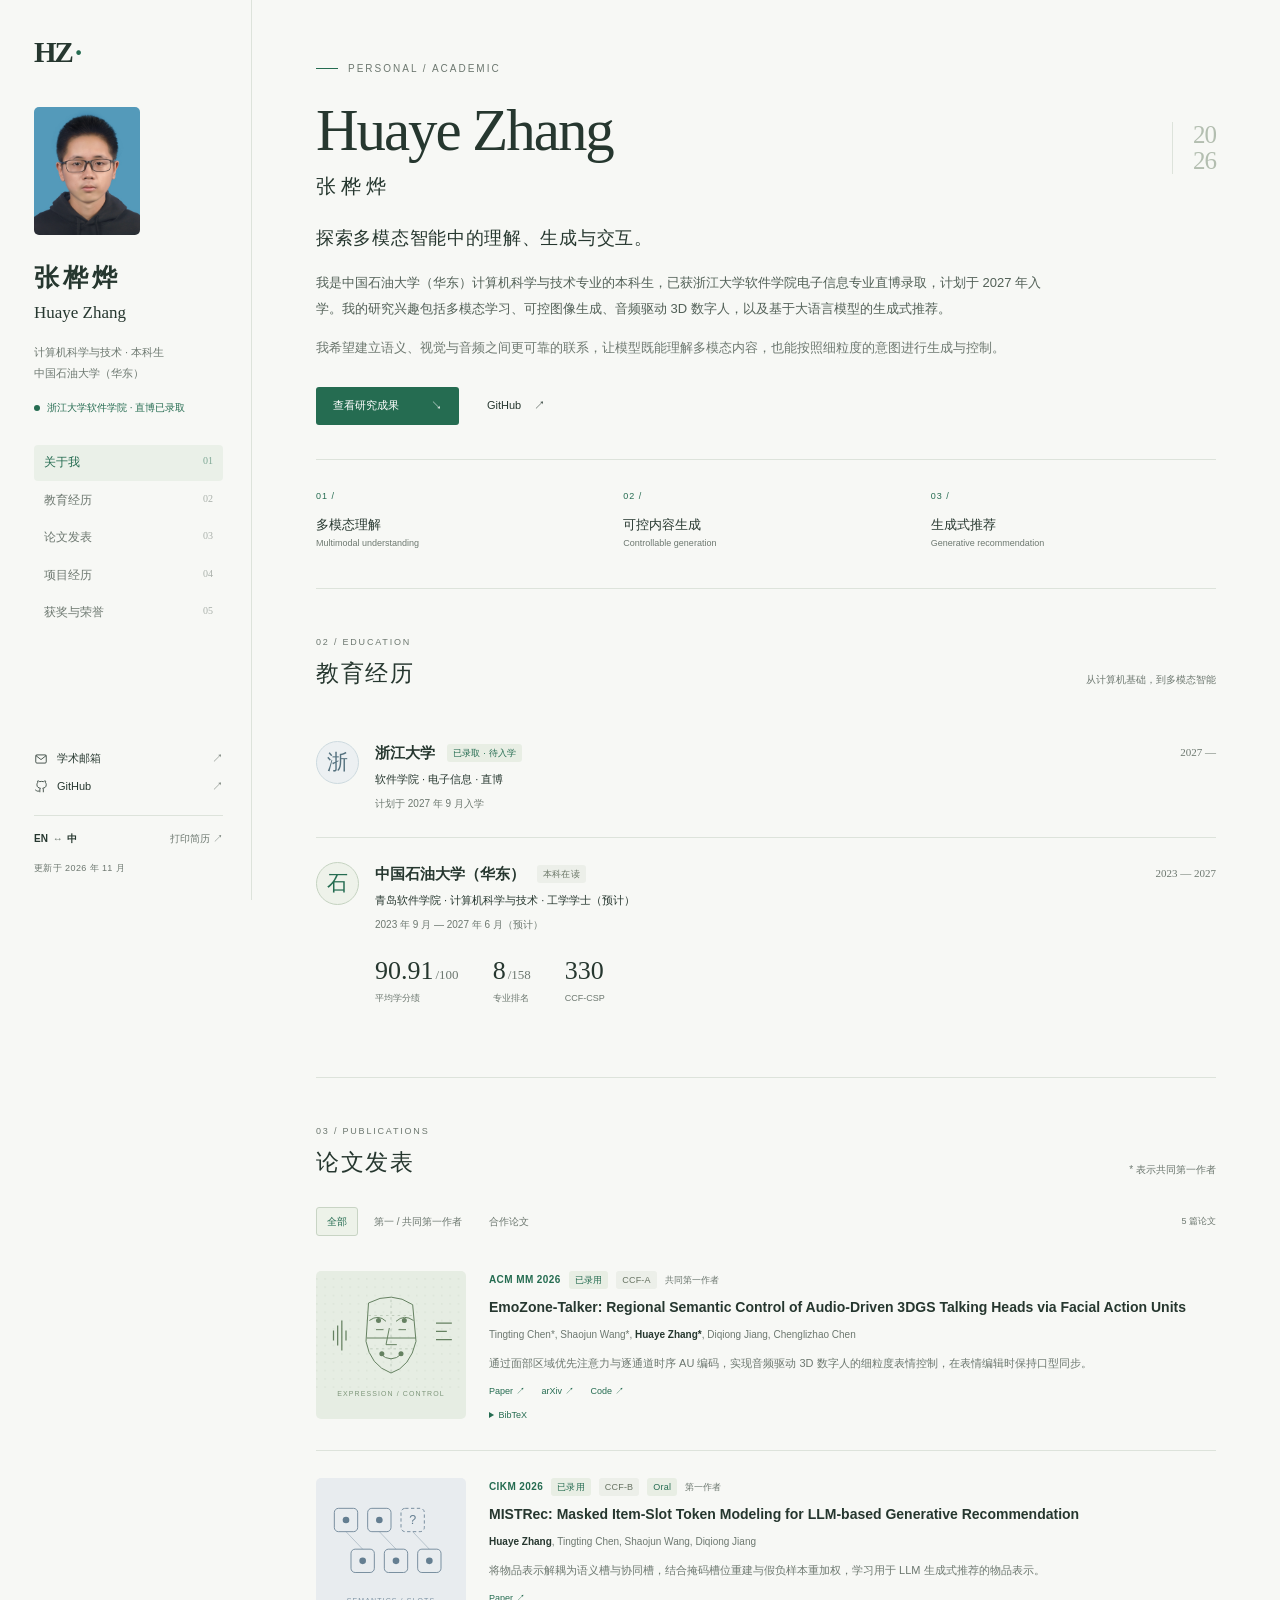
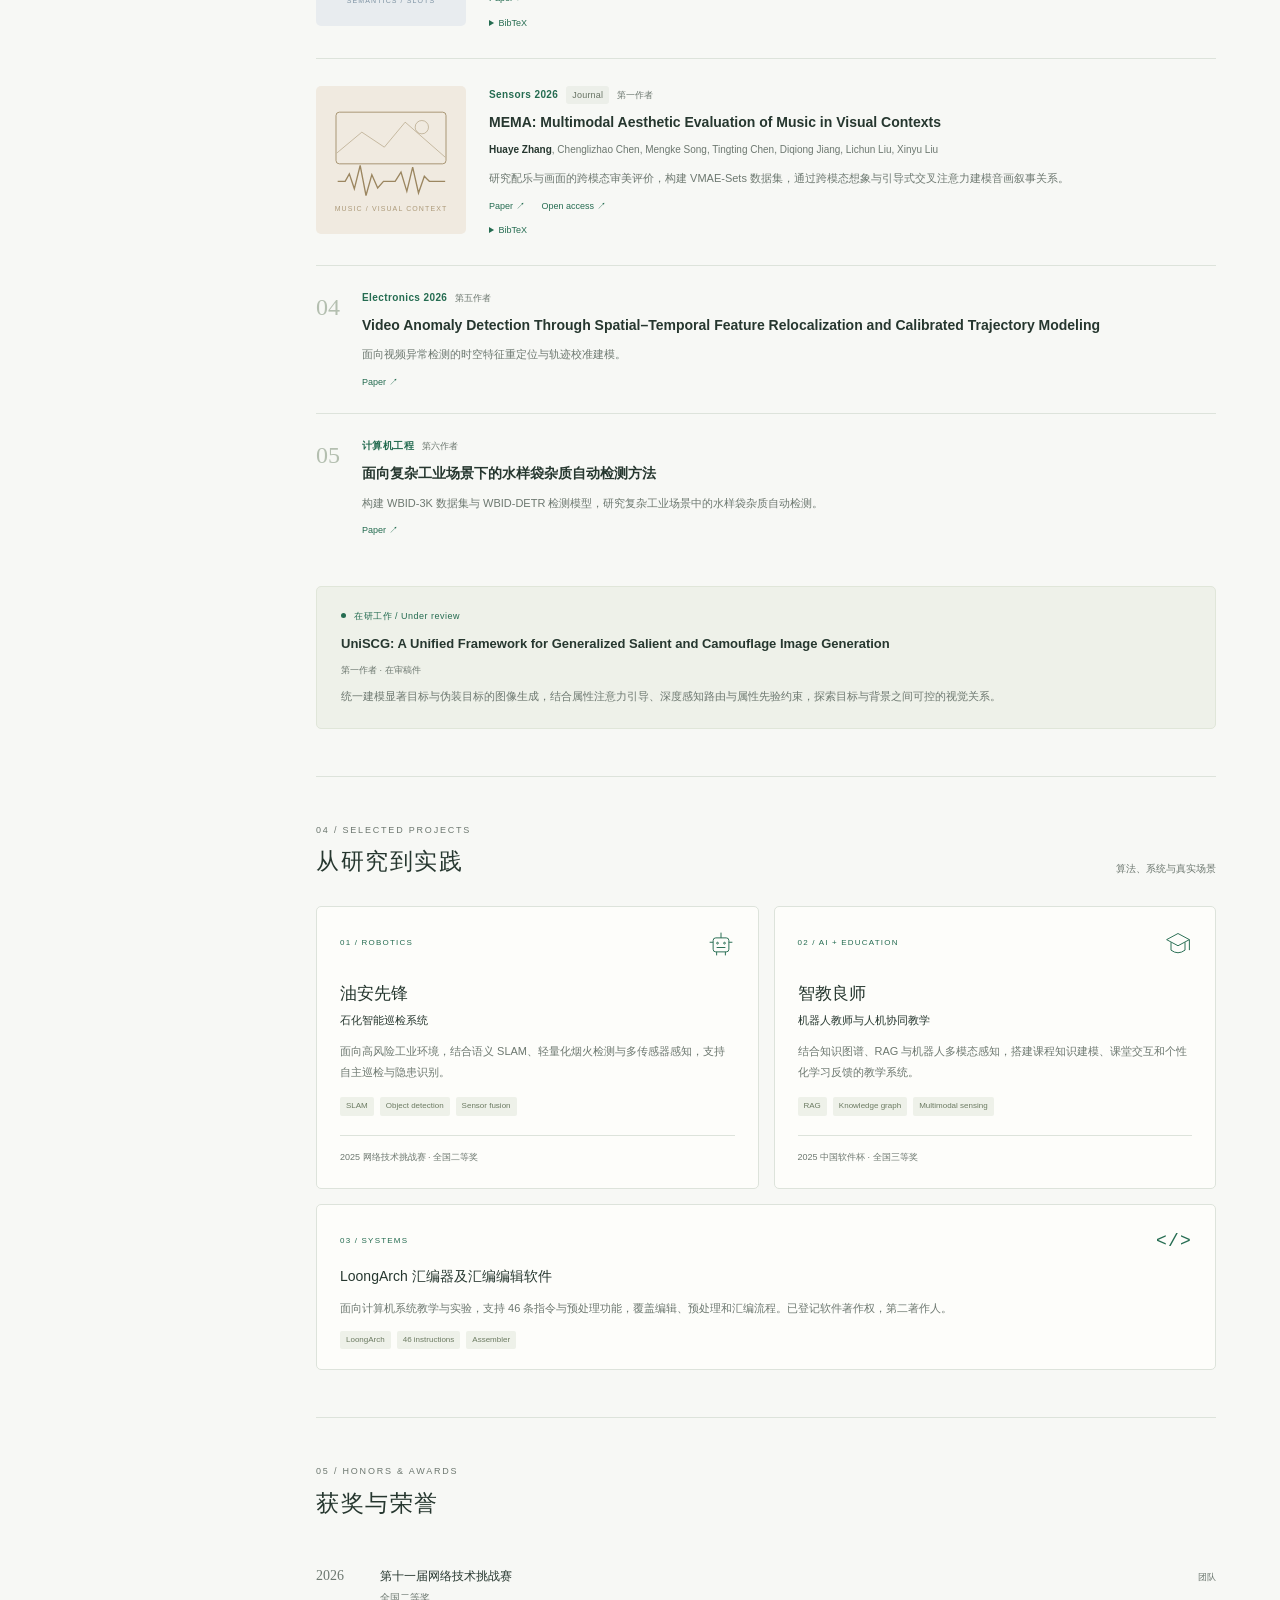
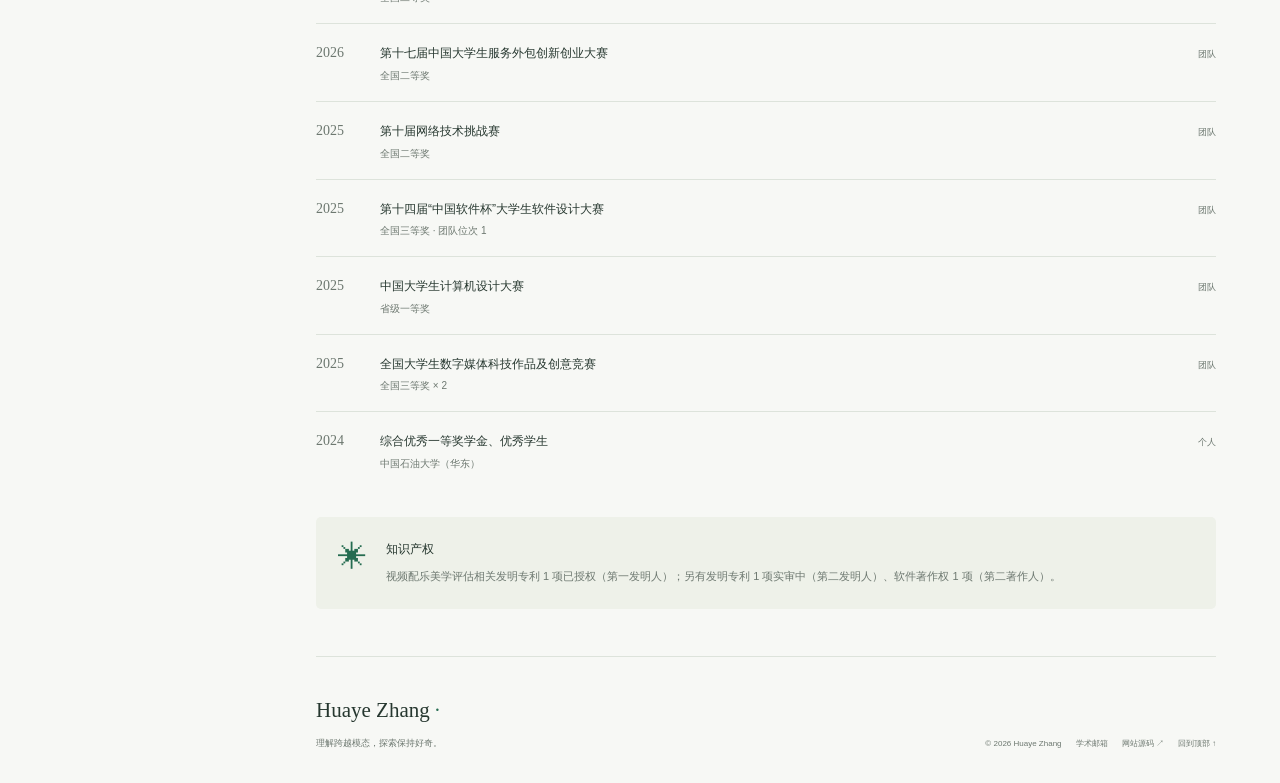
==== commit a5a62675: "Clarify accepted publication status" ====
--- a/index.html
+++ b/index.html
@@ -76,7 +76,7 @@
         <div class="publications-list">
           <article class="publication" data-category="lead">
             <div class="pub-visual visual-face" aria-hidden="true"><svg viewBox="0 0 180 132"><defs><pattern id="dots" width="10" height="10" patternUnits="userSpaceOnUse"><circle cx="1" cy="1" r=".7" fill="currentColor" opacity=".2"/></pattern></defs><rect width="180" height="132" fill="url(#dots)"/><path d="M63 30Q91 15 116 32L120 76Q113 107 90 114Q65 105 60 76Z" fill="none" stroke="currentColor" stroke-width="1.2"/><path d="M64 51Q75 43 84 52M96 52Q106 43 117 51M72 62h9m18 0h9M88 60l-4 20h13M77 91q13 12 26 0M61 72h59" fill="none" stroke="currentColor" stroke-width="1.2"/><path d="M90 26v88M63 45h54M65 85h52" fill="none" stroke="currentColor" stroke-dasharray="3 4" opacity=".35"/><circle cx="75" cy="51" r="3" fill="currentColor"/><circle cx="106" cy="51" r="3" fill="currentColor"/><circle cx="79" cy="91" r="3" fill="currentColor"/><circle cx="102" cy="91" r="3" fill="currentColor"/><path d="M21 63v12m5-18v24m5-30v36m5-24v12M144 54h19m-19 10h13m-13 10h19" stroke="currentColor" stroke-width="1.5"/></svg><span>EXPRESSION / CONTROL</span></div>
-            <div class="pub-content"><div class="pub-meta"><span class="venue">ACM MM 2026</span><span class="badge neutral">CCF-A</span><span class="pub-role" data-i18n="cofirst">共同第一作者</span></div><h3><a href="https://doi.org/10.1145/3767308.3835650" target="_blank" rel="noopener noreferrer">EmoZone-Talker: Regional Semantic Control of Audio-Driven 3DGS Talking Heads via Facial Action Units</a></h3><p class="authors">Tingting Chen*, Shaojun Wang*, <strong>Huaye Zhang*</strong>, Diqiong Jiang, Chenglizhao Chen</p><p class="pub-description" data-i18n="emozoneSummary">通过面部区域优先注意力与逐通道时序 AU 编码，实现音频驱动 3D 数字人的细粒度表情控制，在表情编辑时保持口型同步。</p><div class="pub-links"><a href="https://doi.org/10.1145/3767308.3835650" target="_blank" rel="noopener noreferrer">Paper ↗</a><a href="https://arxiv.org/abs/2606.15848" target="_blank" rel="noopener noreferrer">arXiv ↗</a><a href="https://github.com/HMQH/Emozone-Talker" target="_blank" rel="noopener noreferrer">Code ↗</a></div><details class="citation"><summary>BibTeX</summary><pre>@inproceedings{chen2026emozone,
+            <div class="pub-content"><div class="pub-meta"><span class="venue">ACM MM 2026</span><span class="badge" data-i18n="accepted">已录用</span><span class="badge neutral">CCF-A</span><span class="pub-role" data-i18n="cofirst">共同第一作者</span></div><h3><a href="https://doi.org/10.1145/3767308.3835650" target="_blank" rel="noopener noreferrer">EmoZone-Talker: Regional Semantic Control of Audio-Driven 3DGS Talking Heads via Facial Action Units</a></h3><p class="authors">Tingting Chen*, Shaojun Wang*, <strong>Huaye Zhang*</strong>, Diqiong Jiang, Chenglizhao Chen</p><p class="pub-description" data-i18n="emozoneSummary">通过面部区域优先注意力与逐通道时序 AU 编码，实现音频驱动 3D 数字人的细粒度表情控制，在表情编辑时保持口型同步。</p><div class="pub-links"><a href="https://doi.org/10.1145/3767308.3835650" target="_blank" rel="noopener noreferrer">Paper ↗</a><a href="https://arxiv.org/abs/2606.15848" target="_blank" rel="noopener noreferrer">arXiv ↗</a><a href="https://github.com/HMQH/Emozone-Talker" target="_blank" rel="noopener noreferrer">Code ↗</a></div><details class="citation"><summary>BibTeX</summary><pre>@inproceedings{chen2026emozone,
   title = {EmoZone-Talker: Regional Semantic Control of Audio-Driven 3DGS Talking Heads via Facial Action Units},
   author = {Chen, Tingting and Wang, Shaojun and Zhang, Huaye and Jiang, Diqiong and Chen, Chenglizhao},
   booktitle = {Proceedings of the 34th ACM International Conference on Multimedia},
@@ -86,7 +86,7 @@
           </article>
           <article class="publication" data-category="lead">
             <div class="pub-visual visual-slots" aria-hidden="true"><svg viewBox="0 0 180 132"><g fill="none" stroke="currentColor"><rect x="22" y="28" width="28" height="28" rx="5"/><rect x="62" y="28" width="28" height="28" rx="5"/><rect x="102" y="28" width="28" height="28" rx="5" stroke-dasharray="4 3"/><rect x="42" y="77" width="28" height="28" rx="5"/><rect x="82" y="77" width="28" height="28" rx="5"/><rect x="122" y="77" width="28" height="28" rx="5"/><path d="m36 56 20 21m20-21 20 21m20-21 20 21" opacity=".45"/></g><g fill="currentColor"><circle cx="36" cy="42" r="4"/><circle cx="76" cy="42" r="4"/><circle cx="56" cy="91" r="4"/><circle cx="96" cy="91" r="4"/><circle cx="136" cy="91" r="4"/></g><text x="116" y="47" text-anchor="middle" fill="currentColor" font-size="15">?</text></svg><span>SEMANTICS / SLOTS</span></div>
-            <div class="pub-content"><div class="pub-meta"><span class="venue">CIKM 2026</span><span class="badge neutral">CCF-B</span><span class="badge">Oral</span><span class="pub-role" data-i18n="first">第一作者</span></div><h3><a href="https://doi.org/10.1145/3799682.3841145" target="_blank" rel="noopener noreferrer">MISTRec: Masked Item-Slot Token Modeling for LLM-based Generative Recommendation</a></h3><p class="authors"><strong>Huaye Zhang</strong>, Tingting Chen, Shaojun Wang, Diqiong Jiang</p><p class="pub-description" data-i18n="mistrecSummary">将物品表示解耦为语义槽与协同槽，结合掩码槽位重建与假负样本重加权，学习用于 LLM 生成式推荐的物品表示。</p><div class="pub-links"><a href="https://doi.org/10.1145/3799682.3841145" target="_blank" rel="noopener noreferrer">Paper ↗</a></div><details class="citation"><summary>BibTeX</summary><pre>@inproceedings{zhang2026mistrec,
+            <div class="pub-content"><div class="pub-meta"><span class="venue">CIKM 2026</span><span class="badge" data-i18n="accepted">已录用</span><span class="badge neutral">CCF-B</span><span class="badge">Oral</span><span class="pub-role" data-i18n="first">第一作者</span></div><h3><a href="https://doi.org/10.1145/3799682.3841145" target="_blank" rel="noopener noreferrer">MISTRec: Masked Item-Slot Token Modeling for LLM-based Generative Recommendation</a></h3><p class="authors"><strong>Huaye Zhang</strong>, Tingting Chen, Shaojun Wang, Diqiong Jiang</p><p class="pub-description" data-i18n="mistrecSummary">将物品表示解耦为语义槽与协同槽，结合掩码槽位重建与假负样本重加权，学习用于 LLM 生成式推荐的物品表示。</p><div class="pub-links"><a href="https://doi.org/10.1145/3799682.3841145" target="_blank" rel="noopener noreferrer">Paper ↗</a></div><details class="citation"><summary>BibTeX</summary><pre>@inproceedings{zhang2026mistrec,
   title = {MISTRec: Masked Item-Slot Token Modeling for LLM-based Generative Recommendation},
   author = {Zhang, Huaye and Chen, Tingting and Wang, Shaojun and Jiang, Diqiong},
   booktitle = {Proceedings of the 35th ACM International Conference on Information and Knowledge Management},
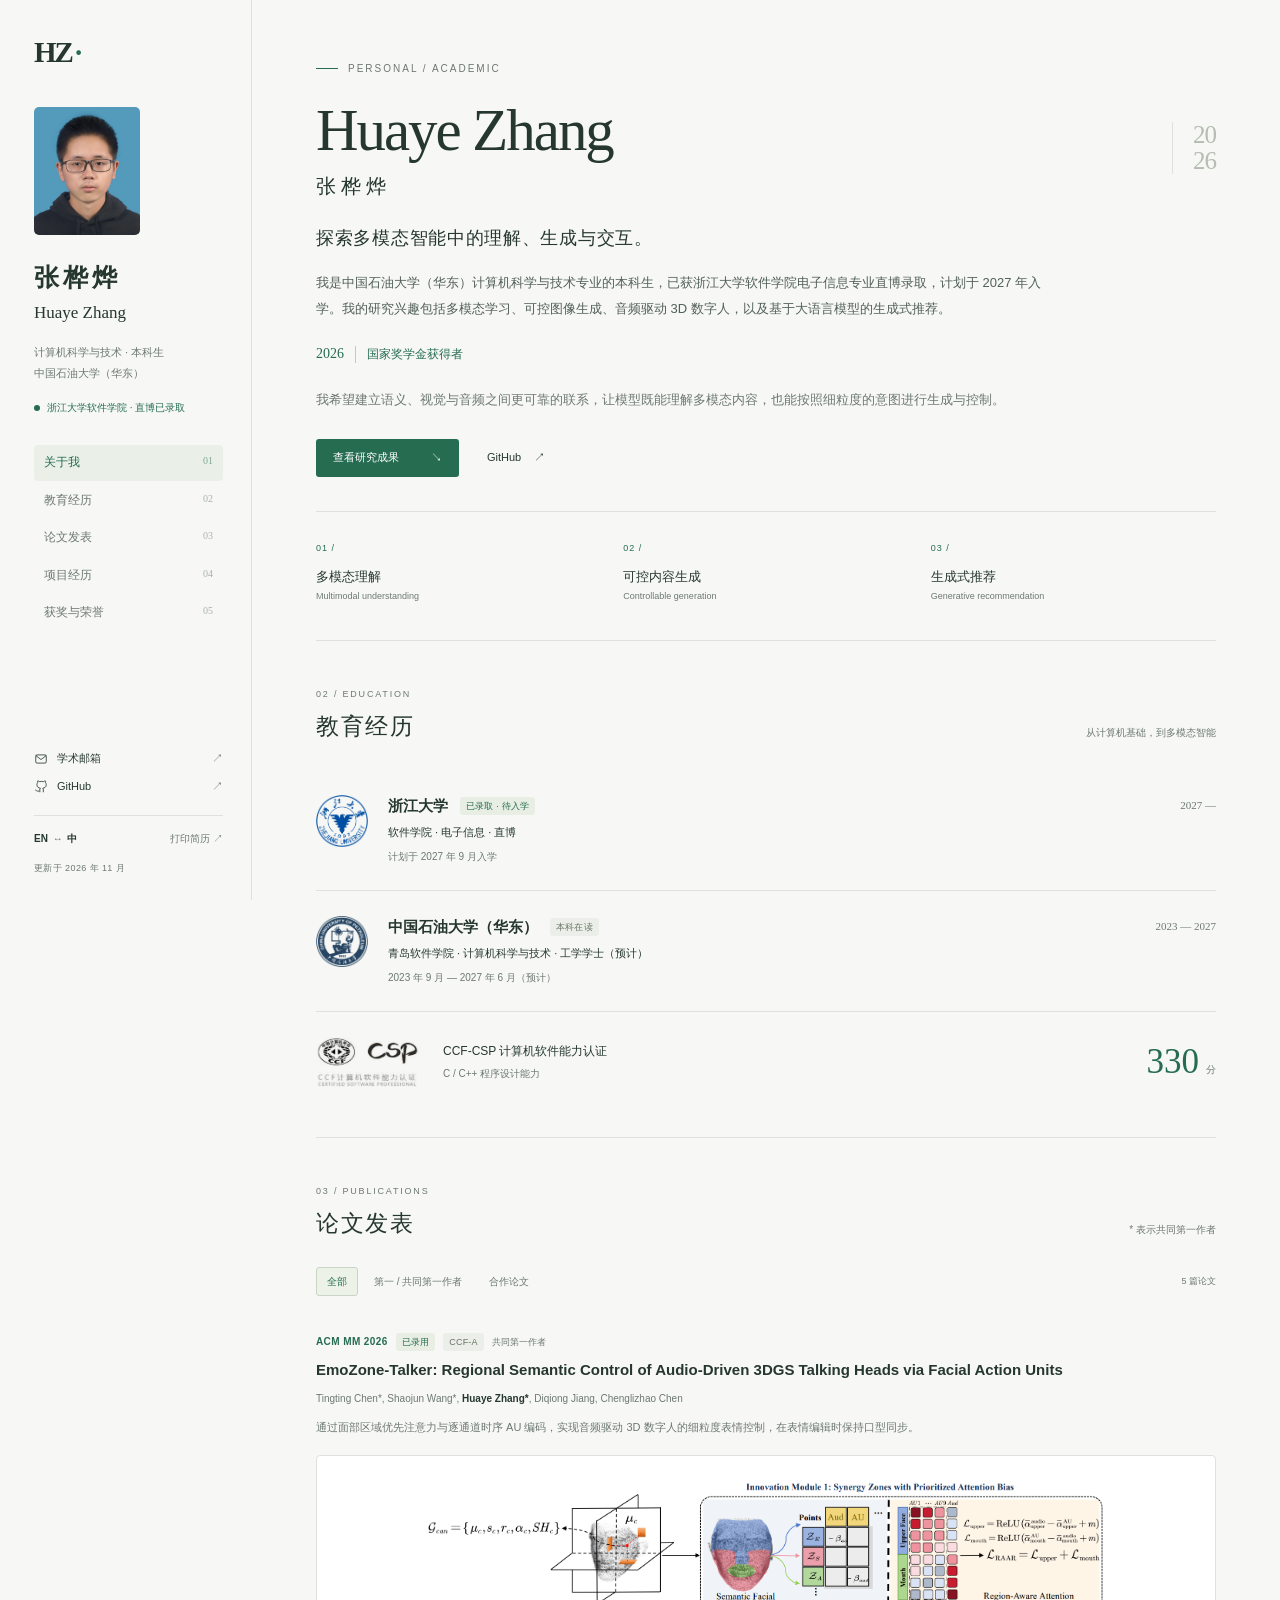
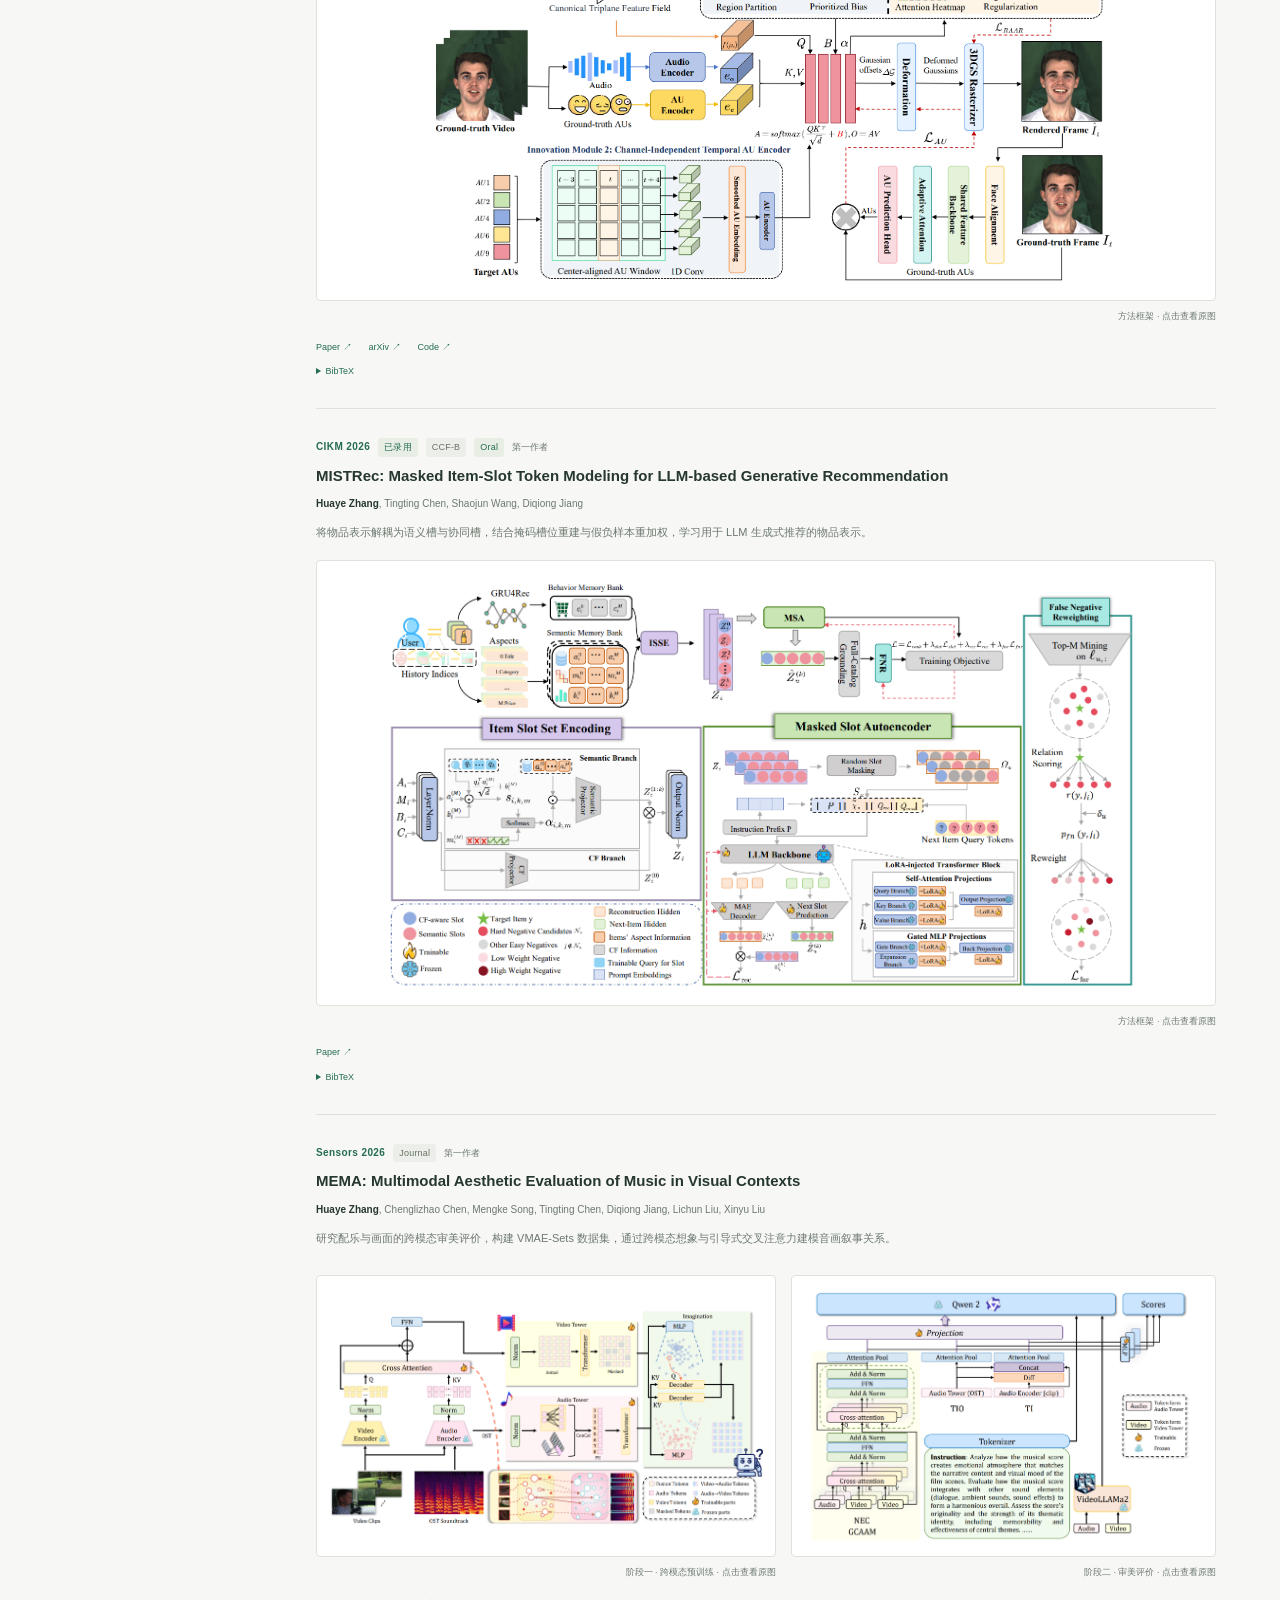
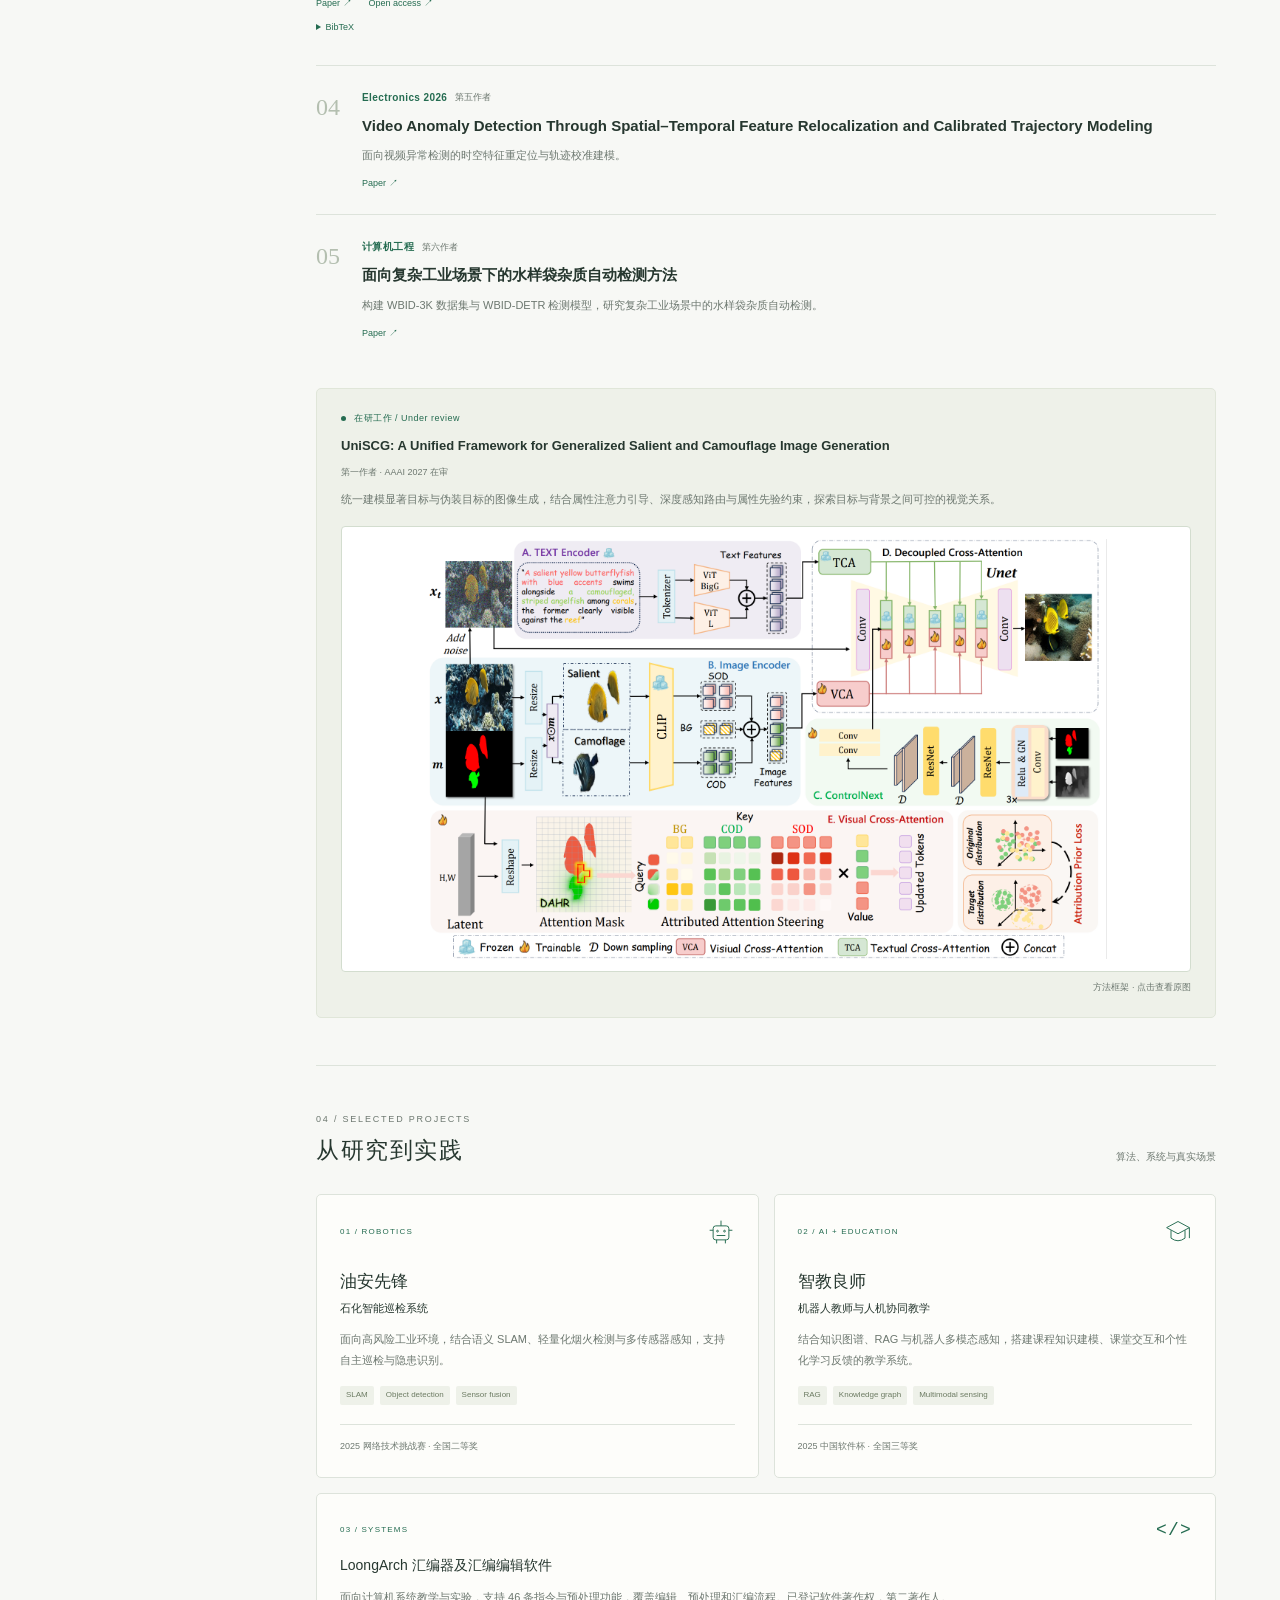
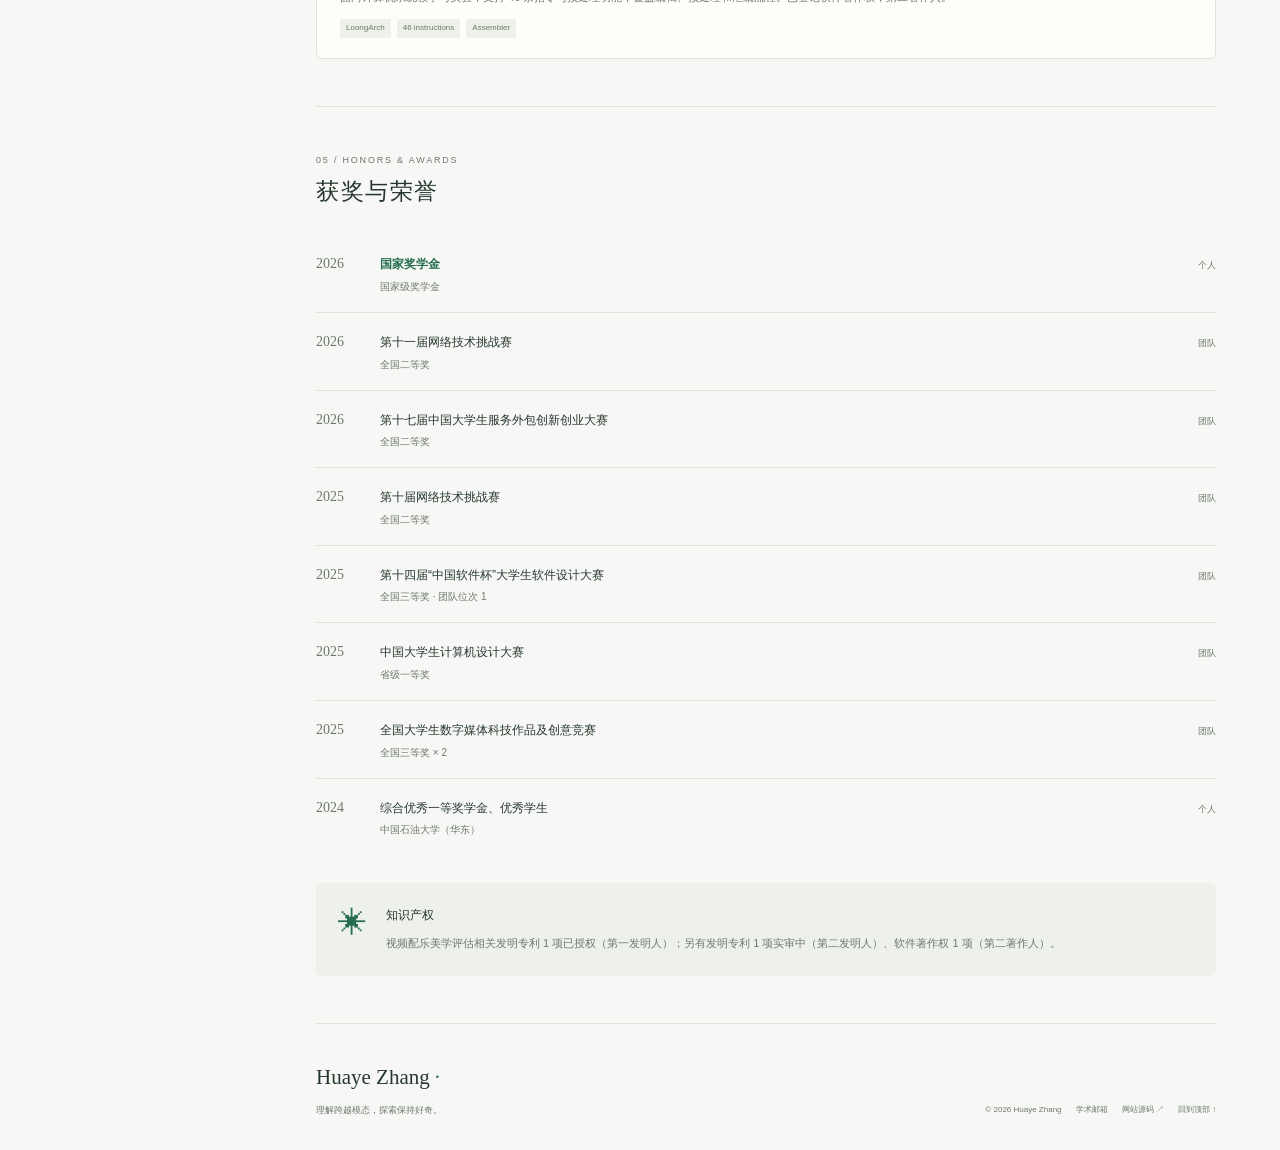
==== commit 75f57644: "Add National Scholarship, research pipelines, and institutional logos" ====
--- a/index.html
+++ b/index.html
@@ -12,8 +12,8 @@
   <meta property="og:image" content="https://hmqh.github.io/assets/portrait.jpg">
   <link rel="canonical" href="https://hmqh.github.io/">
   <link rel="icon" href="assets/favicon.svg" type="image/svg+xml">
-  <link rel="stylesheet" href="assets/style.css">
-  <script src="assets/main.js" defer></script>
+  <link rel="stylesheet" href="assets/style.css?v=20261104-2">
+  <script src="assets/main.js?v=20261104-2" defer></script>
   <title>张桦烨 · Huaye Zhang | Academic Homepage</title>
   <script type="application/ld+json">
   {"@context":"https://schema.org","@type":"Person","name":"Huaye Zhang","alternateName":"张桦烨","url":"https://hmqh.github.io/","image":"https://hmqh.github.io/assets/portrait.jpg","sameAs":["https://github.com/HMQH"],"affiliation":{"@type":"CollegeOrUniversity","name":"China University of Petroleum (East China)"},"knowsAbout":["Multimodal learning","Controllable generation","3D talking heads","Generative recommendation"]}
@@ -53,6 +53,7 @@
         <div class="hero-title"><h1>Huaye Zhang<span>张桦烨</span></h1><span class="year-mark">20<br>26</span></div>
         <p class="hero-subtitle" data-i18n="heroSubtitle">探索多模态智能中的理解、生成与交互。</p>
         <p class="intro" data-i18n="intro">我是中国石油大学（华东）计算机科学与技术专业的本科生，已获浙江大学软件学院电子信息专业直博录取，计划于 2027 年入学。我的研究兴趣包括多模态学习、可控图像生成、音频驱动 3D 数字人，以及基于大语言模型的生成式推荐。</p>
+        <p class="scholarship-highlight"><span class="scholarship-year">2026</span><span data-i18n="nationalScholarship">国家奖学金获得者</span></p>
         <p class="intro secondary-intro" data-i18n="intro2">我希望建立语义、视觉与音频之间更可靠的联系，让模型既能理解多模态内容，也能按照细粒度的意图进行生成与控制。</p>
         <div class="hero-actions"><a class="primary-link" href="#publications"><span data-i18n="viewResearch">查看研究成果</span><span>↘</span></a><a class="text-link" href="https://github.com/HMQH" target="_blank" rel="noopener noreferrer">GitHub <span>↗</span></a></div>
         <div class="interest-grid" aria-label="研究方向">
@@ -65,8 +66,13 @@
       <section id="education" class="page-section">
         <div class="section-heading"><div><span class="eyebrow">02 / EDUCATION</span><h2 data-i18n="educationTitle">教育经历</h2></div><span class="section-note" data-i18n="educationNote">从计算机基础，到多模态智能</span></div>
         <div class="education-list">
-          <article class="education-item upcoming"><div class="school-monogram">浙</div><div class="education-content"><div class="item-title"><h3 data-i18n="zju">浙江大学</h3><span class="badge" data-i18n="admitted">已录取 · 待入学</span></div><p data-i18n="zjuDegree">软件学院 · 电子信息 · 直博</p><p class="muted" data-i18n="zjuDate">计划于 2027 年 9 月入学</p></div><span class="education-year">2027 —</span></article>
-          <article class="education-item"><div class="school-monogram">石</div><div class="education-content"><div class="item-title"><h3 data-i18n="upc">中国石油大学（华东）</h3><span class="badge neutral" data-i18n="undergraduate">本科在读</span></div><p data-i18n="upcDegree">青岛软件学院 · 计算机科学与技术 · 工学学士（预计）</p><p class="muted" data-i18n="upcDate">2023 年 9 月 — 2027 年 6 月（预计）</p><div class="academic-stats"><div><strong>90.91<span>/100</span></strong><span data-i18n="average">平均学分绩</span></div><div><strong>8<span>/158</span></strong><span data-i18n="rank">专业排名</span></div><div><strong>330</strong><span>CCF-CSP</span></div></div></div><span class="education-year">2023 — 2027</span></article>
+          <article class="education-item upcoming"><img class="school-logo" src="assets/logos/zju.png" alt="浙江大学校徽" width="240" height="240"><div class="education-content"><div class="item-title"><h3 data-i18n="zju">浙江大学</h3><span class="badge" data-i18n="admitted">已录取 · 待入学</span></div><p data-i18n="zjuDegree">软件学院 · 电子信息 · 直博</p><p class="muted" data-i18n="zjuDate">计划于 2027 年 9 月入学</p></div><span class="education-year">2027 —</span></article>
+          <article class="education-item"><img class="school-logo" src="assets/logos/upc.png" alt="中国石油大学（华东）校徽" width="240" height="240"><div class="education-content"><div class="item-title"><h3 data-i18n="upc">中国石油大学（华东）</h3><span class="badge neutral" data-i18n="undergraduate">本科在读</span></div><p data-i18n="upcDegree">青岛软件学院 · 计算机科学与技术 · 工学学士（预计）</p><p class="muted" data-i18n="upcDate">2023 年 9 月 — 2027 年 6 月（预计）</p></div><span class="education-year">2023 — 2027</span></article>
+        </div>
+        <div class="certification-row">
+          <img class="csp-logo" src="assets/logos/ccf-csp.png" alt="CCF-CSP 认证标识" width="239" height="120">
+          <div class="certification-copy"><h3 data-i18n="cspTitle">CCF-CSP 计算机软件能力认证</h3><p data-i18n="cspDescription">C / C++ 程序设计能力</p></div>
+          <div class="csp-score"><strong>330</strong><span data-i18n="points">分</span></div>
         </div>
       </section>
 
@@ -75,8 +81,7 @@
         <div class="publication-toolbar"><div class="filters" aria-label="论文筛选"><button type="button" class="selected" data-filter="all" aria-pressed="true" data-i18n="filterAll">全部</button><button type="button" data-filter="lead" aria-pressed="false" data-i18n="filterLead">第一 / 共同第一作者</button><button type="button" data-filter="collaboration" aria-pressed="false" data-i18n="filterOther">合作论文</button></div><span id="publication-count" aria-live="polite">5 篇论文</span></div>
         <div class="publications-list">
           <article class="publication" data-category="lead">
-            <div class="pub-visual visual-face" aria-hidden="true"><svg viewBox="0 0 180 132"><defs><pattern id="dots" width="10" height="10" patternUnits="userSpaceOnUse"><circle cx="1" cy="1" r=".7" fill="currentColor" opacity=".2"/></pattern></defs><rect width="180" height="132" fill="url(#dots)"/><path d="M63 30Q91 15 116 32L120 76Q113 107 90 114Q65 105 60 76Z" fill="none" stroke="currentColor" stroke-width="1.2"/><path d="M64 51Q75 43 84 52M96 52Q106 43 117 51M72 62h9m18 0h9M88 60l-4 20h13M77 91q13 12 26 0M61 72h59" fill="none" stroke="currentColor" stroke-width="1.2"/><path d="M90 26v88M63 45h54M65 85h52" fill="none" stroke="currentColor" stroke-dasharray="3 4" opacity=".35"/><circle cx="75" cy="51" r="3" fill="currentColor"/><circle cx="106" cy="51" r="3" fill="currentColor"/><circle cx="79" cy="91" r="3" fill="currentColor"/><circle cx="102" cy="91" r="3" fill="currentColor"/><path d="M21 63v12m5-18v24m5-30v36m5-24v12M144 54h19m-19 10h13m-13 10h19" stroke="currentColor" stroke-width="1.5"/></svg><span>EXPRESSION / CONTROL</span></div>
-            <div class="pub-content"><div class="pub-meta"><span class="venue">ACM MM 2026</span><span class="badge" data-i18n="accepted">已录用</span><span class="badge neutral">CCF-A</span><span class="pub-role" data-i18n="cofirst">共同第一作者</span></div><h3><a href="https://doi.org/10.1145/3767308.3835650" target="_blank" rel="noopener noreferrer">EmoZone-Talker: Regional Semantic Control of Audio-Driven 3DGS Talking Heads via Facial Action Units</a></h3><p class="authors">Tingting Chen*, Shaojun Wang*, <strong>Huaye Zhang*</strong>, Diqiong Jiang, Chenglizhao Chen</p><p class="pub-description" data-i18n="emozoneSummary">通过面部区域优先注意力与逐通道时序 AU 编码，实现音频驱动 3D 数字人的细粒度表情控制，在表情编辑时保持口型同步。</p><div class="pub-links"><a href="https://doi.org/10.1145/3767308.3835650" target="_blank" rel="noopener noreferrer">Paper ↗</a><a href="https://arxiv.org/abs/2606.15848" target="_blank" rel="noopener noreferrer">arXiv ↗</a><a href="https://github.com/HMQH/Emozone-Talker" target="_blank" rel="noopener noreferrer">Code ↗</a></div><details class="citation"><summary>BibTeX</summary><pre>@inproceedings{chen2026emozone,
+            <div class="pub-content"><div class="pub-meta"><span class="venue">ACM MM 2026</span><span class="badge" data-i18n="accepted">已录用</span><span class="badge neutral">CCF-A</span><span class="pub-role" data-i18n="cofirst">共同第一作者</span></div><h3><a href="https://doi.org/10.1145/3767308.3835650" target="_blank" rel="noopener noreferrer">EmoZone-Talker: Regional Semantic Control of Audio-Driven 3DGS Talking Heads via Facial Action Units</a></h3><p class="authors">Tingting Chen*, Shaojun Wang*, <strong>Huaye Zhang*</strong>, Diqiong Jiang, Chenglizhao Chen</p><p class="pub-description" data-i18n="emozoneSummary">通过面部区域优先注意力与逐通道时序 AU 编码，实现音频驱动 3D 数字人的细粒度表情控制，在表情编辑时保持口型同步。</p><figure class="pipeline-figure"><a href="assets/pipelines/emozone-pipeline.webp" target="_blank" rel="noopener noreferrer" aria-label="EmoZone-Talker pipeline：区域优先注意力与时序 AU 编码 · 查看原图"><img src="assets/pipelines/emozone-pipeline.webp" alt="EmoZone-Talker pipeline：区域优先注意力与时序 AU 编码" width="1905" height="1091" loading="lazy" decoding="async"></a><figcaption data-i18n="pipelineCaption">方法框架 · 点击查看原图</figcaption></figure><div class="pub-links"><a href="https://doi.org/10.1145/3767308.3835650" target="_blank" rel="noopener noreferrer">Paper ↗</a><a href="https://arxiv.org/abs/2606.15848" target="_blank" rel="noopener noreferrer">arXiv ↗</a><a href="https://github.com/HMQH/Emozone-Talker" target="_blank" rel="noopener noreferrer">Code ↗</a></div><details class="citation"><summary>BibTeX</summary><pre>@inproceedings{chen2026emozone,
   title = {EmoZone-Talker: Regional Semantic Control of Audio-Driven 3DGS Talking Heads via Facial Action Units},
   author = {Chen, Tingting and Wang, Shaojun and Zhang, Huaye and Jiang, Diqiong and Chen, Chenglizhao},
   booktitle = {Proceedings of the 34th ACM International Conference on Multimedia},
@@ -85,8 +90,7 @@
 }</pre></details></div>
           </article>
           <article class="publication" data-category="lead">
-            <div class="pub-visual visual-slots" aria-hidden="true"><svg viewBox="0 0 180 132"><g fill="none" stroke="currentColor"><rect x="22" y="28" width="28" height="28" rx="5"/><rect x="62" y="28" width="28" height="28" rx="5"/><rect x="102" y="28" width="28" height="28" rx="5" stroke-dasharray="4 3"/><rect x="42" y="77" width="28" height="28" rx="5"/><rect x="82" y="77" width="28" height="28" rx="5"/><rect x="122" y="77" width="28" height="28" rx="5"/><path d="m36 56 20 21m20-21 20 21m20-21 20 21" opacity=".45"/></g><g fill="currentColor"><circle cx="36" cy="42" r="4"/><circle cx="76" cy="42" r="4"/><circle cx="56" cy="91" r="4"/><circle cx="96" cy="91" r="4"/><circle cx="136" cy="91" r="4"/></g><text x="116" y="47" text-anchor="middle" fill="currentColor" font-size="15">?</text></svg><span>SEMANTICS / SLOTS</span></div>
-            <div class="pub-content"><div class="pub-meta"><span class="venue">CIKM 2026</span><span class="badge" data-i18n="accepted">已录用</span><span class="badge neutral">CCF-B</span><span class="badge">Oral</span><span class="pub-role" data-i18n="first">第一作者</span></div><h3><a href="https://doi.org/10.1145/3799682.3841145" target="_blank" rel="noopener noreferrer">MISTRec: Masked Item-Slot Token Modeling for LLM-based Generative Recommendation</a></h3><p class="authors"><strong>Huaye Zhang</strong>, Tingting Chen, Shaojun Wang, Diqiong Jiang</p><p class="pub-description" data-i18n="mistrecSummary">将物品表示解耦为语义槽与协同槽，结合掩码槽位重建与假负样本重加权，学习用于 LLM 生成式推荐的物品表示。</p><div class="pub-links"><a href="https://doi.org/10.1145/3799682.3841145" target="_blank" rel="noopener noreferrer">Paper ↗</a></div><details class="citation"><summary>BibTeX</summary><pre>@inproceedings{zhang2026mistrec,
+            <div class="pub-content"><div class="pub-meta"><span class="venue">CIKM 2026</span><span class="badge" data-i18n="accepted">已录用</span><span class="badge neutral">CCF-B</span><span class="badge">Oral</span><span class="pub-role" data-i18n="first">第一作者</span></div><h3><a href="https://doi.org/10.1145/3799682.3841145" target="_blank" rel="noopener noreferrer">MISTRec: Masked Item-Slot Token Modeling for LLM-based Generative Recommendation</a></h3><p class="authors"><strong>Huaye Zhang</strong>, Tingting Chen, Shaojun Wang, Diqiong Jiang</p><p class="pub-description" data-i18n="mistrecSummary">将物品表示解耦为语义槽与协同槽，结合掩码槽位重建与假负样本重加权，学习用于 LLM 生成式推荐的物品表示。</p><figure class="pipeline-figure"><a href="assets/pipelines/mistrec-pipeline.webp" target="_blank" rel="noopener noreferrer" aria-label="MISTRec pipeline：物品槽位编码、掩码自编码与假负样本重加权 · 查看原图"><img src="assets/pipelines/mistrec-pipeline.webp" alt="MISTRec pipeline：物品槽位编码、掩码自编码与假负样本重加权" width="1599" height="885" loading="lazy" decoding="async"></a><figcaption data-i18n="pipelineCaption">方法框架 · 点击查看原图</figcaption></figure><div class="pub-links"><a href="https://doi.org/10.1145/3799682.3841145" target="_blank" rel="noopener noreferrer">Paper ↗</a></div><details class="citation"><summary>BibTeX</summary><pre>@inproceedings{zhang2026mistrec,
   title = {MISTRec: Masked Item-Slot Token Modeling for LLM-based Generative Recommendation},
   author = {Zhang, Huaye and Chen, Tingting and Wang, Shaojun and Jiang, Diqiong},
   booktitle = {Proceedings of the 35th ACM International Conference on Information and Knowledge Management},
@@ -95,8 +99,7 @@
 }</pre></details></div>
           </article>
           <article class="publication" data-category="lead">
-            <div class="pub-visual visual-wave" aria-hidden="true"><svg viewBox="0 0 180 132"><g fill="none" stroke="currentColor"><rect x="24" y="23" width="132" height="62" rx="4"/><path d="m25 72 30-25 27 18 25-30 48 42" opacity=".6"/><circle cx="127" cy="41" r="8" opacity=".6"/><path d="M26 106h9l5-9 6 18 7-28 7 36 7-25 7 16 7-8h14l7-11 7 23 7-29 7 31 7-20 6 6h19" stroke-width="1.6"/></g></svg><span>MUSIC / VISUAL CONTEXT</span></div>
-            <div class="pub-content"><div class="pub-meta"><span class="venue">Sensors 2026</span><span class="badge neutral">Journal</span><span class="pub-role" data-i18n="first">第一作者</span></div><h3><a href="https://doi.org/10.3390/s26041395" target="_blank" rel="noopener noreferrer">MEMA: Multimodal Aesthetic Evaluation of Music in Visual Contexts</a></h3><p class="authors"><strong>Huaye Zhang</strong>, Chenglizhao Chen, Mengke Song, Tingting Chen, Diqiong Jiang, Lichun Liu, Xinyu Liu</p><p class="pub-description" data-i18n="memaSummary">研究配乐与画面的跨模态审美评价，构建 VMAE-Sets 数据集，通过跨模态想象与引导式交叉注意力建模音画叙事关系。</p><div class="pub-links"><a href="https://doi.org/10.3390/s26041395" target="_blank" rel="noopener noreferrer">Paper ↗</a><a href="https://www.mdpi.com/1424-8220/26/4/1395" target="_blank" rel="noopener noreferrer">Open access ↗</a></div><details class="citation"><summary>BibTeX</summary><pre>@article{zhang2026mema,
+            <div class="pub-content"><div class="pub-meta"><span class="venue">Sensors 2026</span><span class="badge neutral">Journal</span><span class="pub-role" data-i18n="first">第一作者</span></div><h3><a href="https://doi.org/10.3390/s26041395" target="_blank" rel="noopener noreferrer">MEMA: Multimodal Aesthetic Evaluation of Music in Visual Contexts</a></h3><p class="authors"><strong>Huaye Zhang</strong>, Chenglizhao Chen, Mengke Song, Tingting Chen, Diqiong Jiang, Lichun Liu, Xinyu Liu</p><p class="pub-description" data-i18n="memaSummary">研究配乐与画面的跨模态审美评价，构建 VMAE-Sets 数据集，通过跨模态想象与引导式交叉注意力建模音画叙事关系。</p><div class="mema-pipelines"><figure class="pipeline-figure"><a href="assets/pipelines/mema-pretraining.webp" target="_blank" rel="noopener noreferrer" aria-label="MEMA pipeline：跨模态想象预训练 · 查看原图"><img src="assets/pipelines/mema-pretraining.webp" alt="MEMA pipeline：跨模态想象预训练" width="1777" height="896" loading="lazy" decoding="async"></a><figcaption data-i18n="memaPretraining">阶段一 · 跨模态预训练 · 点击查看原图</figcaption></figure><figure class="pipeline-figure"><a href="assets/pipelines/mema-evaluation.webp" target="_blank" rel="noopener noreferrer" aria-label="MEMA pipeline：音乐引导注意力与审美评价 · 查看原图"><img src="assets/pipelines/mema-evaluation.webp" alt="MEMA pipeline：音乐引导注意力与审美评价" width="1647" height="1063" loading="lazy" decoding="async"></a><figcaption data-i18n="memaEvaluation">阶段二 · 审美评价 · 点击查看原图</figcaption></figure></div><div class="pub-links"><a href="https://doi.org/10.3390/s26041395" target="_blank" rel="noopener noreferrer">Paper ↗</a><a href="https://www.mdpi.com/1424-8220/26/4/1395" target="_blank" rel="noopener noreferrer">Open access ↗</a></div><details class="citation"><summary>BibTeX</summary><pre>@article{zhang2026mema,
   title = {MEMA: Multimodal Aesthetic Evaluation of Music in Visual Contexts},
   author = {Zhang, Huaye and Chen, Chenglizhao and Song, Mengke and Chen, Tingting and Jiang, Diqiong and Liu, Lichun and Liu, Xinyu},
   journal = {Sensors},
@@ -110,7 +113,7 @@
           <article class="publication compact-publication" data-category="collaboration"><div class="pub-index">04</div><div class="pub-content"><div class="pub-meta"><span class="venue">Electronics 2026</span><span class="pub-role" data-i18n="fifth">第五作者</span></div><h3><a href="https://www.mdpi.com/2079-9292/15/6/1199" target="_blank" rel="noopener noreferrer">Video Anomaly Detection Through Spatial–Temporal Feature Relocalization and Calibrated Trajectory Modeling</a></h3><p class="pub-description" data-i18n="anomalySummary">面向视频异常检测的时空特征重定位与轨迹校准建模。</p><div class="pub-links"><a href="https://www.mdpi.com/2079-9292/15/6/1199" target="_blank" rel="noopener noreferrer">Paper ↗</a></div></div></article>
           <article class="publication compact-publication" data-category="collaboration"><div class="pub-index">05</div><div class="pub-content"><div class="pub-meta"><span class="venue" data-i18n="computerEngineering">计算机工程</span><span class="pub-role" data-i18n="sixth">第六作者</span></div><h3><a href="https://doi.org/10.19678/j.issn.1000-3428.0253136" target="_blank" rel="noopener noreferrer">面向复杂工业场景下的水样袋杂质自动检测方法</a></h3><p class="pub-description" data-i18n="industrialSummary">构建 WBID-3K 数据集与 WBID-DETR 检测模型，研究复杂工业场景中的水样袋杂质自动检测。</p><div class="pub-links"><a href="https://doi.org/10.19678/j.issn.1000-3428.0253136" target="_blank" rel="noopener noreferrer">Paper ↗</a></div></div></article>
         </div>
-        <div class="ongoing"><div class="ongoing-label"><span class="status-dot"></span><span data-i18n="ongoing">在研工作 / Under review</span></div><h3>UniSCG: A Unified Framework for Generalized Salient and Camouflage Image Generation</h3><p class="muted" data-i18n="uniscgStatus">第一作者 · 在审稿件</p><p data-i18n="uniscgSummary">统一建模显著目标与伪装目标的图像生成，结合属性注意力引导、深度感知路由与属性先验约束，探索目标与背景之间可控的视觉关系。</p></div>
+        <div class="ongoing"><div class="ongoing-label"><span class="status-dot"></span><span data-i18n="ongoing">在研工作 / Under review</span></div><h3>UniSCG: A Unified Framework for Generalized Salient and Camouflage Image Generation</h3><p class="muted" data-i18n="uniscgStatus">第一作者 · AAAI 2027 在审</p><p data-i18n="uniscgSummary">统一建模显著目标与伪装目标的图像生成，结合属性注意力引导、深度感知路由与属性先验约束，探索目标与背景之间可控的视觉关系。</p><figure class="pipeline-figure"><a href="assets/pipelines/uniscg-pipeline.webp" target="_blank" rel="noopener noreferrer" aria-label="UniSCG pipeline：属性注意力引导、深度感知路由与属性先验约束 · 查看原图"><img src="assets/pipelines/uniscg-pipeline.webp" alt="UniSCG pipeline：属性注意力引导、深度感知路由与属性先验约束" width="1846" height="1138" loading="lazy" decoding="async"></a><figcaption data-i18n="pipelineCaption">方法框架 · 点击查看原图</figcaption></figure></div>
       </section>
 
       <section id="projects" class="page-section">
@@ -125,6 +128,7 @@
       <section id="honors" class="page-section">
         <div class="section-heading"><div><span class="eyebrow">05 / HONORS & AWARDS</span><h2 data-i18n="honorsTitle">获奖与荣誉</h2></div></div>
         <div class="award-list">
+          <div class="award-row scholarship-award"><span class="award-year">2026</span><div><h3 data-i18n="nationalScholarshipAward">国家奖学金</h3><p data-i18n="nationalScholarshipLevel">国家级奖学金</p></div><span class="award-type" data-i18n="individual">个人</span></div>
           <div class="award-row"><span class="award-year">2026</span><div><h3 data-i18n="award1">第十一届网络技术挑战赛</h3><p data-i18n="nationalSecond">全国二等奖</p></div><span class="award-type" data-i18n="team">团队</span></div>
           <div class="award-row"><span class="award-year">2026</span><div><h3 data-i18n="award2">第十七届中国大学生服务外包创新创业大赛</h3><p data-i18n="nationalSecond">全国二等奖</p></div><span class="award-type" data-i18n="team">团队</span></div>
           <div class="award-row"><span class="award-year">2025</span><div><h3 data-i18n="award3">第十届网络技术挑战赛</h3><p data-i18n="nationalSecond">全国二等奖</p></div><span class="award-type" data-i18n="team">团队</span></div>
--- a/assets/style.css
+++ b/assets/style.css
@@ -8,3 +8,63 @@
 @media(max-width:560px){body{font-size:13px}.sidebar{padding:21px 22px 12px}.section-nav{gap:23px;scrollbar-width:none}.section-nav::-webkit-scrollbar{display:none}.section-nav a{font-size:10px}main{padding:0 22px}.hero{padding-top:29px;padding-bottom:27px}.eyebrow{font-size:8px;letter-spacing:1.8px}.hero h1{font-size:40px;letter-spacing:-1.6px}.hero h1 span{font-size:17px;margin-top:11px}.hero-title{margin-bottom:19px;gap:4px}.hero-title:after{width:64px;height:80px;margin-left:8px}.hero-subtitle{font-size:15px;line-height:1.8;letter-spacing:0;margin-top:18px}.intro{font-size:12px;line-height:1.95}.secondary-intro{font-size:11px}.hero-actions{margin:21px 0 27px;gap:22px}.primary-link{font-size:10px;padding:9px 14px;gap:24px}.interest-grid{gap:12px;padding-top:18px}.interest-grid h3{font-size:11px}.interest-grid p{font-size:8px;line-height:1.6}.interest-number{font-size:8px}.page-section{padding-top:33px;padding-bottom:33px}.section-heading{margin-bottom:19px;gap:14px}.section-heading .eyebrow{font-size:8px;letter-spacing:1.2px}.section-heading h2{font-size:21px;margin-top:7px;letter-spacing:.7px}.section-note{font-size:9px;max-width:110px}.school-monogram{width:35px;height:35px;font-size:18px}.education-item{gap:12px;padding:21px 0}.education-year{display:none}.item-title{gap:7px}.item-title h3{font-size:13px}.education-content p{font-size:10px}.badge{font-size:8px}.academic-stats{gap:25px;margin-top:16px}.academic-stats strong{font-size:23px}.academic-stats>div>span{font-size:8px}.publication-toolbar{align-items:flex-start;gap:4px}.filters{gap:2px}.filters button{font-size:9px;padding:4px 7px}#publication-count{font-size:8px;padding-top:6px}.publication{grid-template-columns:1fr;gap:14px;padding:23px 0}.pub-visual{display:none}.pub-content h3{font-size:13px}.pub-meta{gap:7px;font-size:9px;margin-bottom:7px}.pub-description{font-size:11px}.authors{font-size:9px}.compact-publication{grid-template-columns:23px minmax(0,1fr);gap:10px}.pub-index{font-size:21px}.ongoing{margin-top:17px;padding:18px}.ongoing h3{font-size:12px}.ongoing p{font-size:10px}.project-grid{grid-template-columns:1fr}.project-card{padding:20px}.project-card h3{font-size:16px}.project-top{margin-bottom:17px}.wide-project{grid-column:auto}.wide-project .project-top{margin-bottom:15px}.wide-project h3{font-size:14px}.award-row{gap:12px;padding:14px 0}.award-year{font-size:13px;flex-basis:33px}.award-row h3{font-size:11px}.award-row p{font-size:9px}.award-type{font-size:8px}.patent-note{gap:12px;padding:18px}.patent-note p{font-size:10px}footer{align-items:flex-start;flex-direction:column;gap:22px;padding:28px 0}.footer-meta{justify-content:flex-start;gap:8px 15px}.footer-name{font-size:20px}}
 @media(prefers-reduced-motion:reduce){html{scroll-behavior:auto}*{transition:none!important}}
 @media print{@page{margin:14mm}body{background:white;font-size:10pt;color:#111}.site-shell{display:block;max-width:none}.sidebar{display:none}main{padding:0}.hero{padding-top:0}.hero h1{font-size:34pt}.hero h1 span{font-size:15pt}.hero-title:after{display:none}.hero-subtitle{font-size:14pt}.intro{font-size:10pt;max-width:none}.hero-actions,.publication-toolbar,.pub-visual,.citation,.section-note,.year-mark,.pub-links,.footer-meta,.skip-link{display:none}.page-section{padding:18px 0}.section-heading{margin-bottom:14px}.section-heading h2{font-size:17pt}.education-year{display:block}.publication,.compact-publication{display:block;padding:16px 0;break-inside:avoid}.publication[hidden]{display:block}.pub-index{display:none}.pub-content h3{font-size:11pt}.pub-description,.authors{font-size:9pt}.pub-meta,.pub-role,.venue{font-size:9pt}.ongoing,.project-card,.patent-note{background:white;break-inside:avoid}.project-grid{display:block}.project-card{margin-bottom:12px}.interest-grid{padding-top:14px}.award-row{break-inside:avoid}.hero-title{margin-top:14px}.hero-title:before{display:none}a{color:inherit}footer{padding:18px 0}.footer-name{font-size:16pt}}
+
+/* Original research figures and institutional marks. */
+.scholarship-highlight{display:flex;align-items:center;gap:11px;width:fit-content;margin:17px 0;padding:5px 0;color:var(--accent);font-size:12px;font-weight:500}
+.scholarship-year{font-family:var(--serif);font-size:14px;padding-right:11px;border-right:1px solid #bccdb8;line-height:1.2}
+.school-logo{width:52px;height:52px;object-fit:contain;flex-shrink:0;margin-top:1px}
+.education-item{gap:20px}
+.certification-row{display:flex;align-items:center;gap:22px;border-top:1px solid var(--line);padding:24px 0 2px}
+.csp-logo{width:105px;height:auto;object-fit:contain;flex-shrink:0;mix-blend-mode:multiply}
+.certification-copy{flex:1;min-width:0}
+.certification-copy h3{font-size:12px;font-weight:500;margin:0;line-height:1.7}
+.certification-copy p{font-size:10px;color:var(--muted);margin:4px 0 0}
+.csp-score{display:flex;align-items:baseline;gap:7px;color:var(--accent)}
+.csp-score strong{font:normal 35px/1.2 var(--serif)}
+.csp-score span{font-size:10px;color:var(--muted)}
+.publication:not(.compact-publication){display:block;padding:29px 0}
+.pub-content h3{font-size:15px}
+.pipeline-figure{margin:17px 0 15px;min-width:0}
+.pipeline-figure>a{display:block;border:1px solid var(--line);border-radius:4px;background:white;padding:12px;overflow:hidden;transition:border-color .2s}
+.pipeline-figure>a:hover{border-color:var(--accent)}
+.pipeline-figure img{display:block;width:100%;height:auto;max-height:420px;object-fit:contain}
+.pipeline-figure figcaption{font-size:9px;line-height:1.8;color:var(--muted);margin-top:7px;text-align:right}
+.mema-pipelines{display:grid;grid-template-columns:1.08fr 1fr;gap:15px;align-items:stretch}
+.mema-pipelines .pipeline-figure{display:flex;flex-direction:column}
+.mema-pipelines .pipeline-figure>a{flex:1;display:flex;align-items:center;padding:10px}
+.mema-pipelines .pipeline-figure img{max-height:285px}
+.ongoing .pipeline-figure{margin-bottom:0}
+.ongoing .pipeline-figure>a{border-color:#d3ddcf}
+.scholarship-award h3{color:var(--accent);font-weight:600}
+@media(max-width:560px){
+  .scholarship-highlight{font-size:11px;margin:14px 0;gap:9px}
+  .scholarship-year{font-size:13px;padding-right:9px}
+  .school-logo{width:43px;height:43px}
+  .education-item{gap:13px}
+  .certification-row{gap:13px;padding-top:19px;flex-wrap:wrap}
+  .csp-logo{width:82px}
+  .certification-copy h3{font-size:10px}
+  .certification-copy p{font-size:9px}
+  .csp-score{gap:4px}
+  .csp-score strong{font-size:29px}
+  .csp-score span{font-size:9px}
+  .pub-content h3{font-size:13px}
+  .pipeline-figure{margin-top:13px;margin-bottom:13px}
+  .pipeline-figure>a{padding:7px}
+  .pipeline-figure figcaption{font-size:8px}
+  .mema-pipelines{grid-template-columns:1fr;gap:0}
+  .mema-pipelines .pipeline-figure img{max-height:none}
+  .mema-pipelines .pipeline-figure>a{padding:7px}
+  .ongoing .pipeline-figure>a{padding:5px}
+}
+@media print{
+  .scholarship-highlight{font-size:10pt}
+  .school-logo{width:42px;height:42px}
+  .certification-row{padding-top:16px}
+  .pipeline-figure{break-inside:avoid;margin-top:12px;margin-bottom:12px}
+  .pipeline-figure img{max-height:200px}
+  .pipeline-figure figcaption{display:none}
+  .publication:not(.compact-publication){break-inside:auto}
+  .publication h3{break-after:avoid}
+  .ongoing{break-inside:auto}
+}
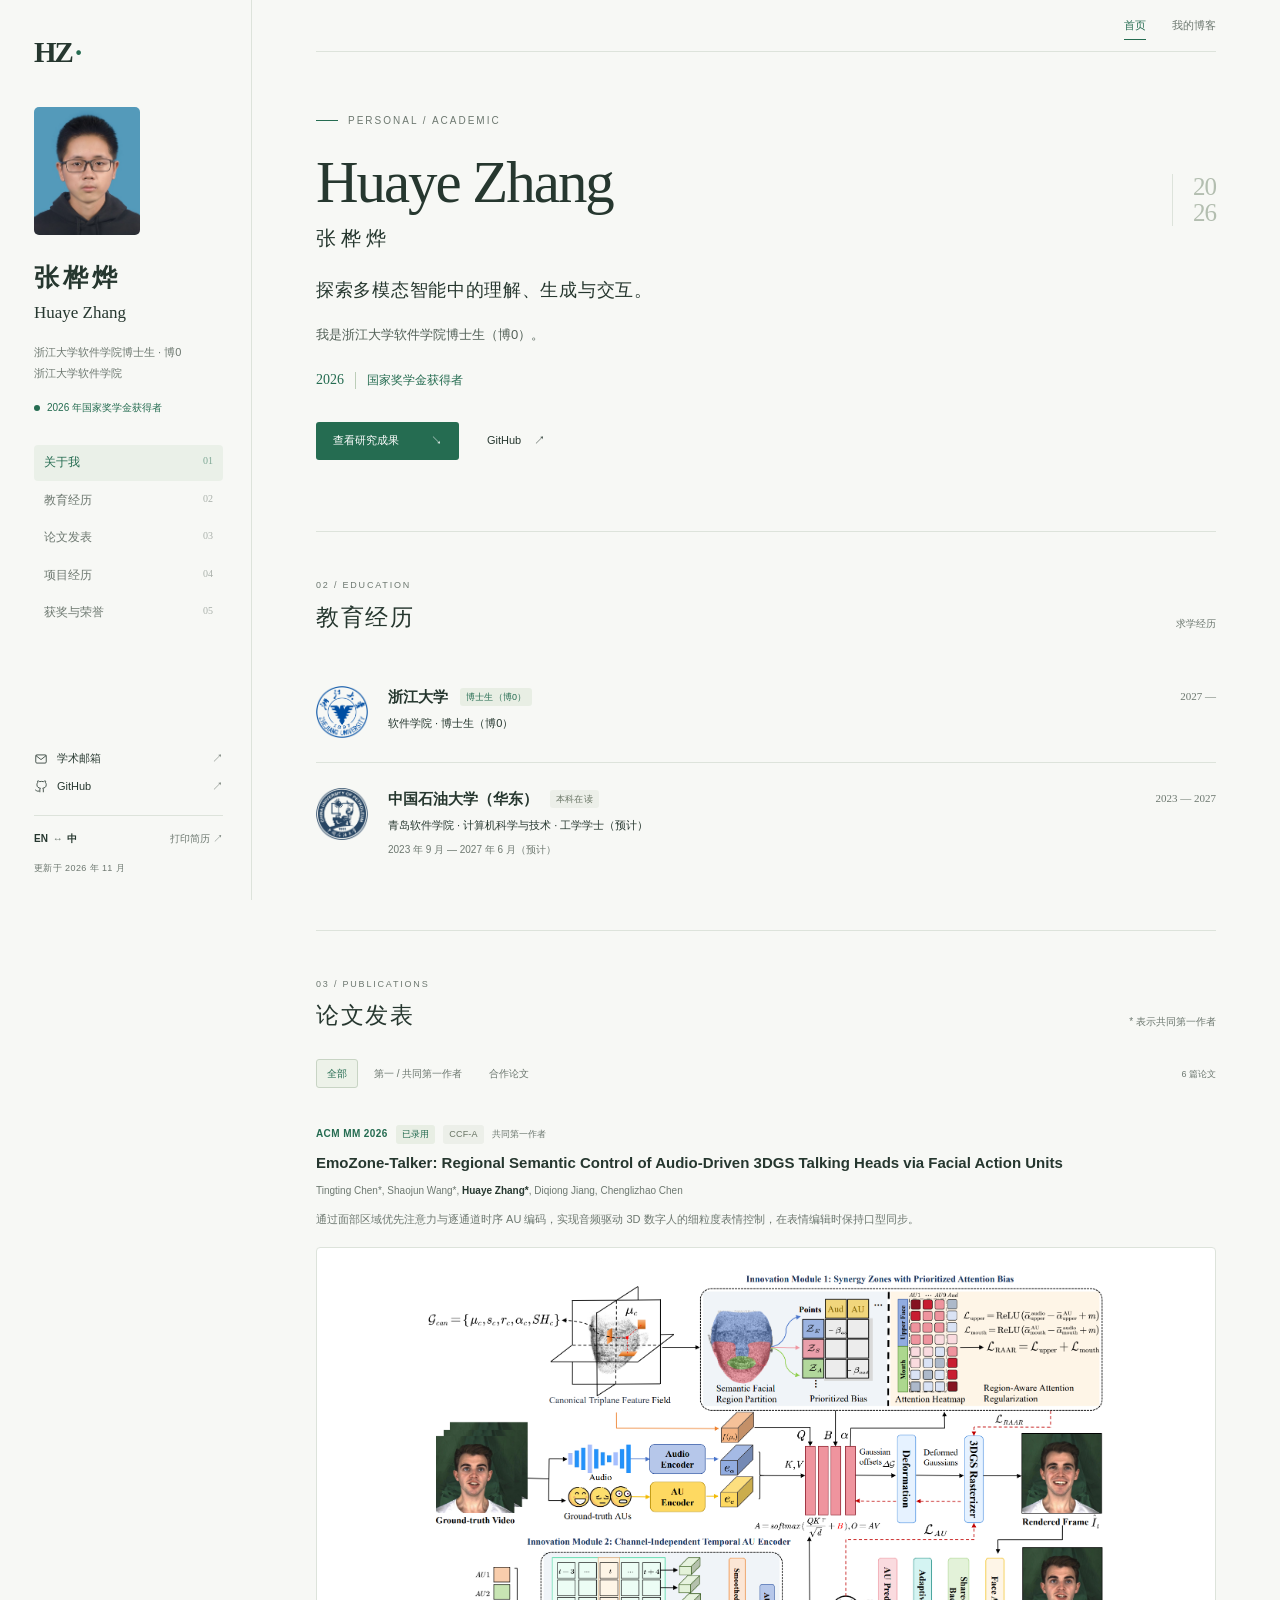
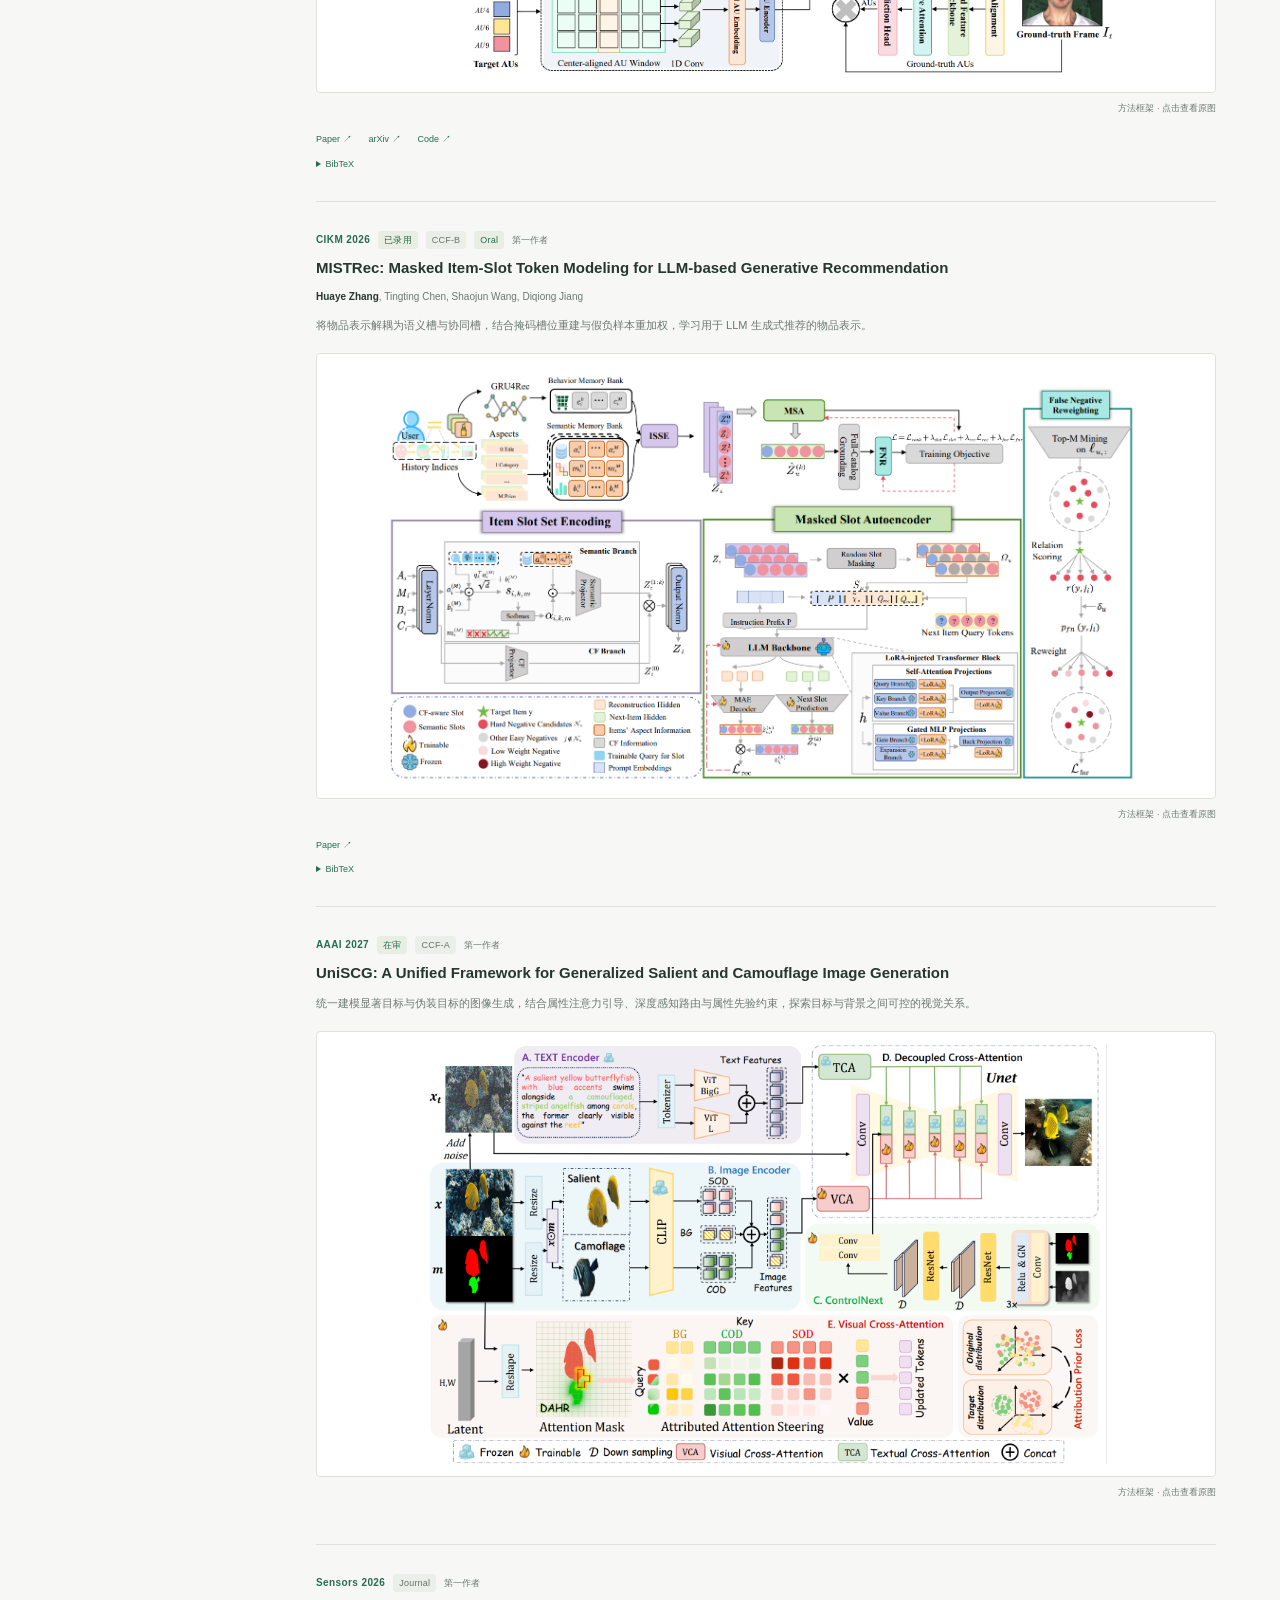
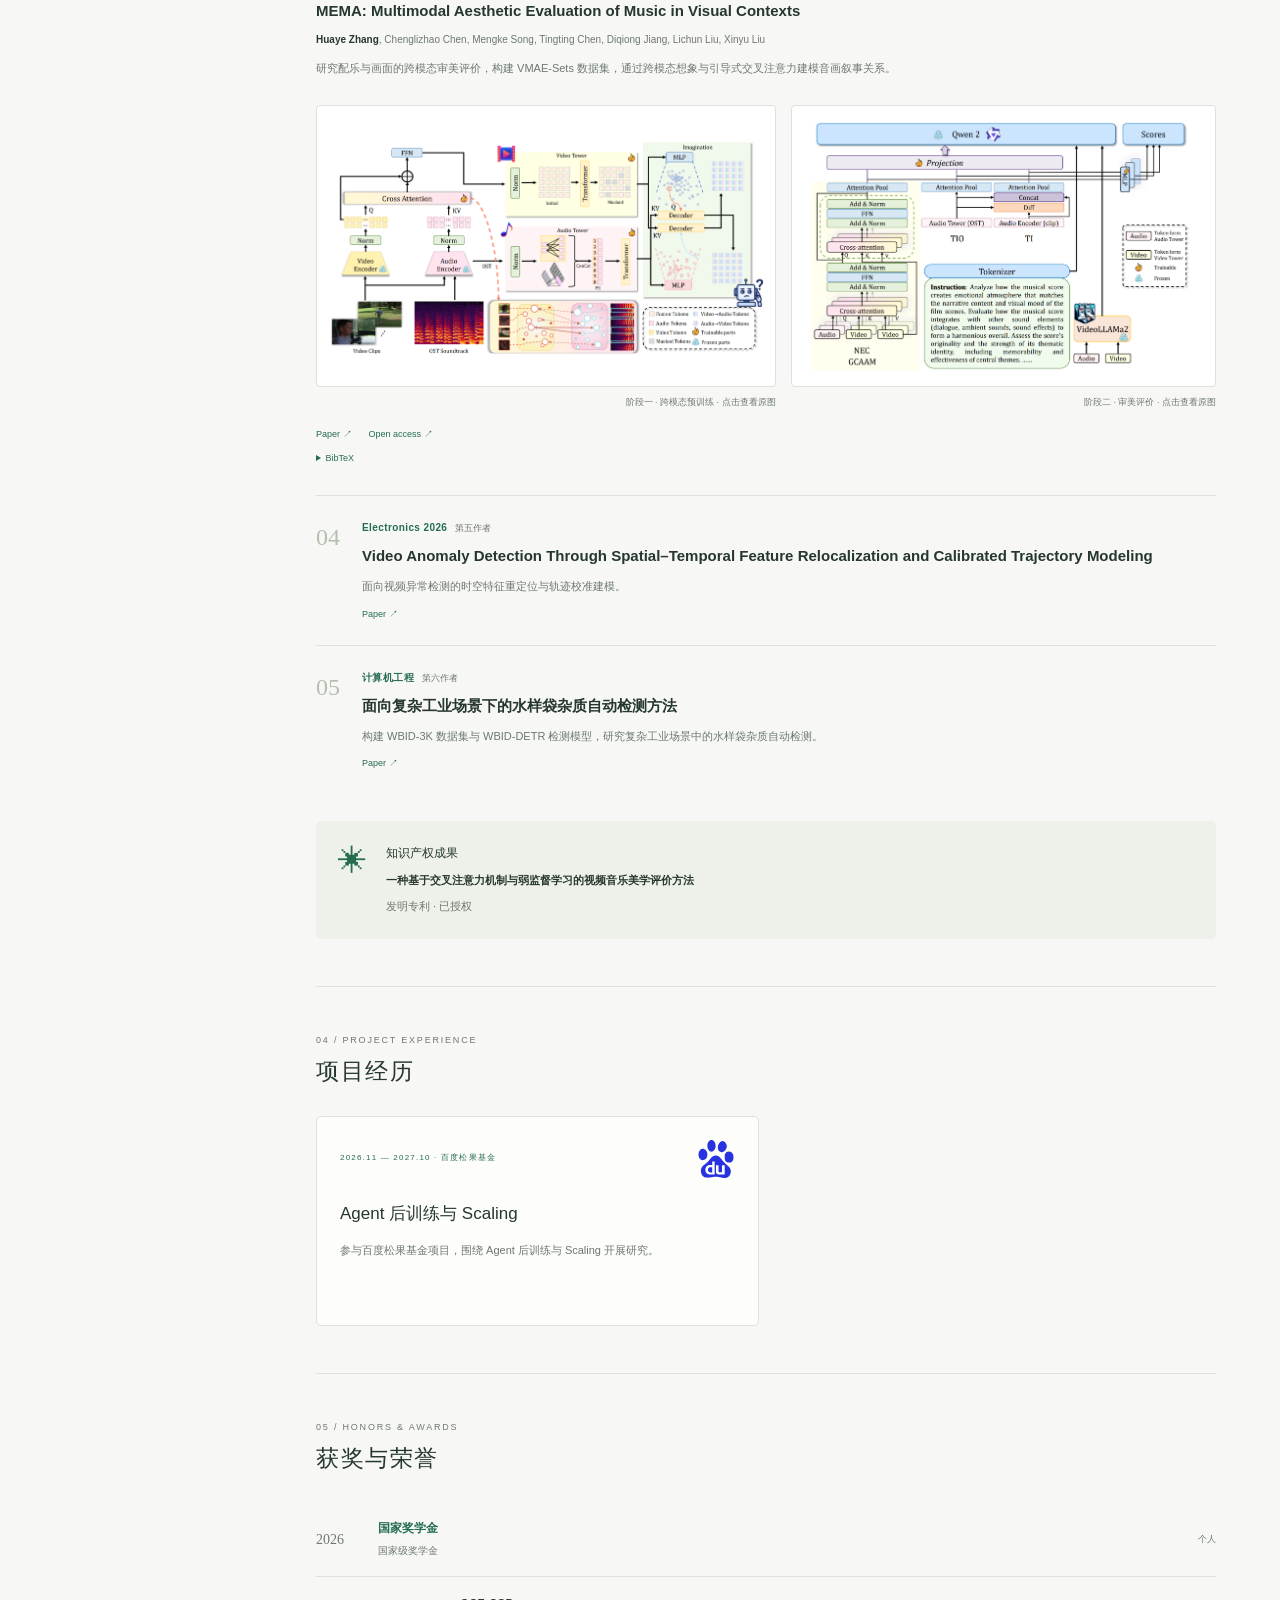
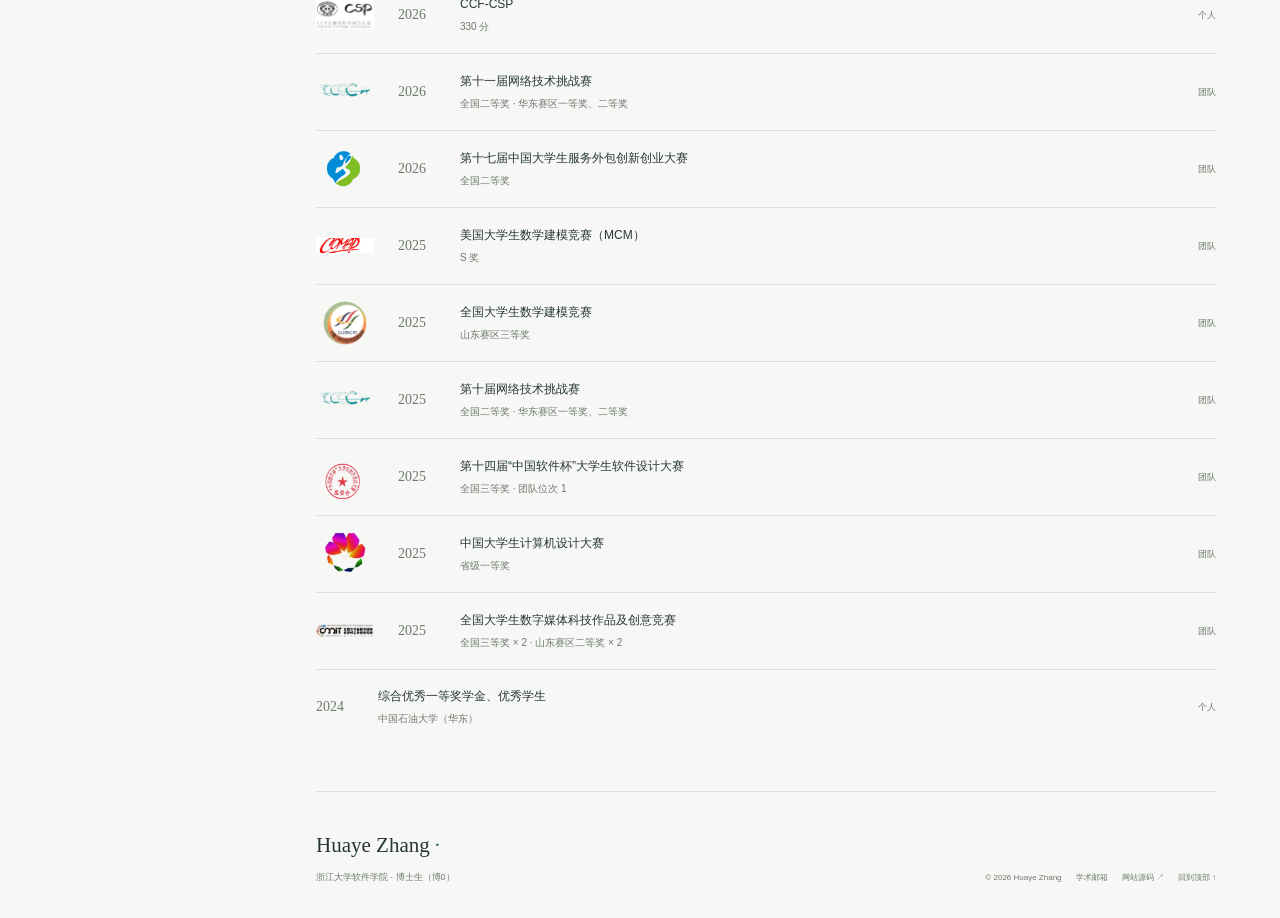
==== commit 634dd9d3: "Update academic homepage and add blog placeholder" ====
--- a/index.html
+++ b/index.html
@@ -4,19 +4,19 @@
   <meta charset="utf-8">
   <meta name="viewport" content="width=device-width, initial-scale=1">
   <meta name="theme-color" content="#f7f8f5">
-  <meta name="description" content="张桦烨（Huaye Zhang）的学术主页。中国石油大学（华东）本科生，浙江大学软件学院直博已录取。研究多模态学习、可控生成、3D 数字人与生成式推荐。">
+  <meta name="description" content="张桦烨（Huaye Zhang）的学术主页，浙江大学软件学院博士生（博0）。">
   <meta property="og:type" content="profile">
   <meta property="og:title" content="张桦烨 · Huaye Zhang">
-  <meta property="og:description" content="Multimodal learning · Controllable generation · Generative recommendation">
+  <meta property="og:description" content="张桦烨，浙江大学软件学院博士生（博0）。">
   <meta property="og:url" content="https://hmqh.github.io/">
   <meta property="og:image" content="https://hmqh.github.io/assets/portrait.jpg">
   <link rel="canonical" href="https://hmqh.github.io/">
   <link rel="icon" href="assets/favicon.svg" type="image/svg+xml">
-  <link rel="stylesheet" href="assets/style.css?v=20261104-2">
-  <script src="assets/main.js?v=20261104-2" defer></script>
+  <link rel="stylesheet" href="assets/style.css?v=20261105-1">
+  <script src="assets/main.js?v=20261105-1" defer></script>
   <title>张桦烨 · Huaye Zhang | Academic Homepage</title>
   <script type="application/ld+json">
-  {"@context":"https://schema.org","@type":"Person","name":"Huaye Zhang","alternateName":"张桦烨","url":"https://hmqh.github.io/","image":"https://hmqh.github.io/assets/portrait.jpg","sameAs":["https://github.com/HMQH"],"affiliation":{"@type":"CollegeOrUniversity","name":"China University of Petroleum (East China)"},"knowsAbout":["Multimodal learning","Controllable generation","3D talking heads","Generative recommendation"]}
+  {"@context":"https://schema.org","@type":"Person","name":"Huaye Zhang","alternateName":"张桦烨","url":"https://hmqh.github.io/","image":"https://hmqh.github.io/assets/portrait.jpg","sameAs":["https://github.com/HMQH"],"affiliation":{"@type":"CollegeOrUniversity","name":"Zhejiang University, School of Software Technology"}}
   </script>
 </head>
 <body>
@@ -25,12 +25,12 @@
     <aside class="sidebar" aria-label="个人信息">
       <a href="#about" class="wordmark" aria-label="Huaye Zhang 首页">HZ<span>·</span></a>
       <div class="identity">
-        <img class="portrait" src="assets/portrait.jpg" alt="张桦烨的个人照片" width="601" height="801" fetchpriority="high">
+        <img class="portrait" src="assets/portrait.jpg" alt="张桦烨的个人照片" width="450" height="600" fetchpriority="high">
         <h2>张桦烨</h2>
         <p class="roman-name">Huaye Zhang</p>
-        <p class="identity-role" data-i18n="role">计算机科学与技术 · 本科生</p>
-        <p class="affiliation" data-i18n="school">中国石油大学（华东）</p>
-        <div class="next-step"><span class="status-dot"></span><span data-i18n="incoming">浙江大学软件学院 · 直博已录取</span></div>
+        <p class="identity-role" data-i18n="role">浙江大学软件学院博士生 · 博0</p>
+        <p class="affiliation" data-i18n="school">浙江大学软件学院</p>
+        <div class="next-step"><span class="status-dot"></span><span data-i18n="incoming">2026 年国家奖学金获得者</span></div>
       </div>
       <nav class="section-nav" aria-label="页面导航">
         <a class="active" href="#about"><span data-i18n="navAbout">关于我</span><span>01</span></a>
@@ -48,31 +48,21 @@
     </aside>
 
     <main id="main">
+      <nav class="site-topbar" aria-label="站点导航"><a class="current" href="index.html" aria-current="page" data-i18n="home">首页</a><a href="blog.html" data-i18n="blog">我的博客</a></nav>
       <header id="about" class="hero page-section">
         <div class="eyebrow"><span class="tiny-line"></span> PERSONAL / ACADEMIC</div>
         <div class="hero-title"><h1>Huaye Zhang<span>张桦烨</span></h1><span class="year-mark">20<br>26</span></div>
         <p class="hero-subtitle" data-i18n="heroSubtitle">探索多模态智能中的理解、生成与交互。</p>
-        <p class="intro" data-i18n="intro">我是中国石油大学（华东）计算机科学与技术专业的本科生，已获浙江大学软件学院电子信息专业直博录取，计划于 2027 年入学。我的研究兴趣包括多模态学习、可控图像生成、音频驱动 3D 数字人，以及基于大语言模型的生成式推荐。</p>
+        <p class="intro" data-i18n="intro">我是浙江大学软件学院博士生（博0）。</p>
         <p class="scholarship-highlight"><span class="scholarship-year">2026</span><span data-i18n="nationalScholarship">国家奖学金获得者</span></p>
-        <p class="intro secondary-intro" data-i18n="intro2">我希望建立语义、视觉与音频之间更可靠的联系，让模型既能理解多模态内容，也能按照细粒度的意图进行生成与控制。</p>
         <div class="hero-actions"><a class="primary-link" href="#publications"><span data-i18n="viewResearch">查看研究成果</span><span>↘</span></a><a class="text-link" href="https://github.com/HMQH" target="_blank" rel="noopener noreferrer">GitHub <span>↗</span></a></div>
-        <div class="interest-grid" aria-label="研究方向">
-          <div><span class="interest-number">01 /</span><h3 data-i18n="interest1">多模态理解</h3><p>Multimodal understanding</p></div>
-          <div><span class="interest-number">02 /</span><h3 data-i18n="interest2">可控内容生成</h3><p>Controllable generation</p></div>
-          <div><span class="interest-number">03 /</span><h3 data-i18n="interest3">生成式推荐</h3><p>Generative recommendation</p></div>
-        </div>
       </header>
 
       <section id="education" class="page-section">
-        <div class="section-heading"><div><span class="eyebrow">02 / EDUCATION</span><h2 data-i18n="educationTitle">教育经历</h2></div><span class="section-note" data-i18n="educationNote">从计算机基础，到多模态智能</span></div>
+        <div class="section-heading"><div><span class="eyebrow">02 / EDUCATION</span><h2 data-i18n="educationTitle">教育经历</h2></div><span class="section-note" data-i18n="educationNote">求学经历</span></div>
         <div class="education-list">
-          <article class="education-item upcoming"><img class="school-logo" src="assets/logos/zju.png" alt="浙江大学校徽" width="240" height="240"><div class="education-content"><div class="item-title"><h3 data-i18n="zju">浙江大学</h3><span class="badge" data-i18n="admitted">已录取 · 待入学</span></div><p data-i18n="zjuDegree">软件学院 · 电子信息 · 直博</p><p class="muted" data-i18n="zjuDate">计划于 2027 年 9 月入学</p></div><span class="education-year">2027 —</span></article>
+          <article class="education-item upcoming"><img class="school-logo" src="assets/logos/zju.png" alt="浙江大学校徽" width="240" height="240"><div class="education-content"><div class="item-title"><h3 data-i18n="zju">浙江大学</h3><span class="badge" data-i18n="doctoral">博士生（博0）</span></div><p data-i18n="zjuDegree">软件学院 · 博士生（博0）</p></div><span class="education-year">2027 —</span></article>
           <article class="education-item"><img class="school-logo" src="assets/logos/upc.png" alt="中国石油大学（华东）校徽" width="240" height="240"><div class="education-content"><div class="item-title"><h3 data-i18n="upc">中国石油大学（华东）</h3><span class="badge neutral" data-i18n="undergraduate">本科在读</span></div><p data-i18n="upcDegree">青岛软件学院 · 计算机科学与技术 · 工学学士（预计）</p><p class="muted" data-i18n="upcDate">2023 年 9 月 — 2027 年 6 月（预计）</p></div><span class="education-year">2023 — 2027</span></article>
-        </div>
-        <div class="certification-row">
-          <img class="csp-logo" src="assets/logos/ccf-csp.png" alt="CCF-CSP 认证标识" width="239" height="120">
-          <div class="certification-copy"><h3 data-i18n="cspTitle">CCF-CSP 计算机软件能力认证</h3><p data-i18n="cspDescription">C / C++ 程序设计能力</p></div>
-          <div class="csp-score"><strong>330</strong><span data-i18n="points">分</span></div>
         </div>
       </section>
 
@@ -98,6 +88,9 @@
   doi = {10.1145/3799682.3841145}
 }</pre></details></div>
           </article>
+          <article class="publication ongoing-publication" data-category="lead">
+            <div class="pub-content"><div class="pub-meta"><span class="venue">AAAI 2027</span><span class="badge" data-i18n="underReview">在审</span><span class="badge neutral">CCF-A</span><span class="pub-role" data-i18n="first">第一作者</span></div><h3>UniSCG: A Unified Framework for Generalized Salient and Camouflage Image Generation</h3><p class="pub-description" data-i18n="uniscgSummary">统一建模显著目标与伪装目标的图像生成，结合属性注意力引导、深度感知路由与属性先验约束，探索目标与背景之间可控的视觉关系。</p><figure class="pipeline-figure"><a href="assets/pipelines/uniscg-pipeline.webp" target="_blank" rel="noopener noreferrer" aria-label="UniSCG pipeline：属性注意力引导、深度感知路由与属性先验约束 · 查看原图"><img src="assets/pipelines/uniscg-pipeline.webp" alt="UniSCG pipeline：属性注意力引导、深度感知路由与属性先验约束" width="1846" height="1138" loading="lazy" decoding="async"></a><figcaption data-i18n="pipelineCaption">方法框架 · 点击查看原图</figcaption></figure></div>
+          </article>
           <article class="publication" data-category="lead">
             <div class="pub-content"><div class="pub-meta"><span class="venue">Sensors 2026</span><span class="badge neutral">Journal</span><span class="pub-role" data-i18n="first">第一作者</span></div><h3><a href="https://doi.org/10.3390/s26041395" target="_blank" rel="noopener noreferrer">MEMA: Multimodal Aesthetic Evaluation of Music in Visual Contexts</a></h3><p class="authors"><strong>Huaye Zhang</strong>, Chenglizhao Chen, Mengke Song, Tingting Chen, Diqiong Jiang, Lichun Liu, Xinyu Liu</p><p class="pub-description" data-i18n="memaSummary">研究配乐与画面的跨模态审美评价，构建 VMAE-Sets 数据集，通过跨模态想象与引导式交叉注意力建模音画叙事关系。</p><div class="mema-pipelines"><figure class="pipeline-figure"><a href="assets/pipelines/mema-pretraining.webp" target="_blank" rel="noopener noreferrer" aria-label="MEMA pipeline：跨模态想象预训练 · 查看原图"><img src="assets/pipelines/mema-pretraining.webp" alt="MEMA pipeline：跨模态想象预训练" width="1777" height="896" loading="lazy" decoding="async"></a><figcaption data-i18n="memaPretraining">阶段一 · 跨模态预训练 · 点击查看原图</figcaption></figure><figure class="pipeline-figure"><a href="assets/pipelines/mema-evaluation.webp" target="_blank" rel="noopener noreferrer" aria-label="MEMA pipeline：音乐引导注意力与审美评价 · 查看原图"><img src="assets/pipelines/mema-evaluation.webp" alt="MEMA pipeline：音乐引导注意力与审美评价" width="1647" height="1063" loading="lazy" decoding="async"></a><figcaption data-i18n="memaEvaluation">阶段二 · 审美评价 · 点击查看原图</figcaption></figure></div><div class="pub-links"><a href="https://doi.org/10.3390/s26041395" target="_blank" rel="noopener noreferrer">Paper ↗</a><a href="https://www.mdpi.com/1424-8220/26/4/1395" target="_blank" rel="noopener noreferrer">Open access ↗</a></div><details class="citation"><summary>BibTeX</summary><pre>@article{zhang2026mema,
   title = {MEMA: Multimodal Aesthetic Evaluation of Music in Visual Contexts},
@@ -113,15 +106,13 @@
           <article class="publication compact-publication" data-category="collaboration"><div class="pub-index">04</div><div class="pub-content"><div class="pub-meta"><span class="venue">Electronics 2026</span><span class="pub-role" data-i18n="fifth">第五作者</span></div><h3><a href="https://www.mdpi.com/2079-9292/15/6/1199" target="_blank" rel="noopener noreferrer">Video Anomaly Detection Through Spatial–Temporal Feature Relocalization and Calibrated Trajectory Modeling</a></h3><p class="pub-description" data-i18n="anomalySummary">面向视频异常检测的时空特征重定位与轨迹校准建模。</p><div class="pub-links"><a href="https://www.mdpi.com/2079-9292/15/6/1199" target="_blank" rel="noopener noreferrer">Paper ↗</a></div></div></article>
           <article class="publication compact-publication" data-category="collaboration"><div class="pub-index">05</div><div class="pub-content"><div class="pub-meta"><span class="venue" data-i18n="computerEngineering">计算机工程</span><span class="pub-role" data-i18n="sixth">第六作者</span></div><h3><a href="https://doi.org/10.19678/j.issn.1000-3428.0253136" target="_blank" rel="noopener noreferrer">面向复杂工业场景下的水样袋杂质自动检测方法</a></h3><p class="pub-description" data-i18n="industrialSummary">构建 WBID-3K 数据集与 WBID-DETR 检测模型，研究复杂工业场景中的水样袋杂质自动检测。</p><div class="pub-links"><a href="https://doi.org/10.19678/j.issn.1000-3428.0253136" target="_blank" rel="noopener noreferrer">Paper ↗</a></div></div></article>
         </div>
-        <div class="ongoing"><div class="ongoing-label"><span class="status-dot"></span><span data-i18n="ongoing">在研工作 / Under review</span></div><h3>UniSCG: A Unified Framework for Generalized Salient and Camouflage Image Generation</h3><p class="muted" data-i18n="uniscgStatus">第一作者 · AAAI 2027 在审</p><p data-i18n="uniscgSummary">统一建模显著目标与伪装目标的图像生成，结合属性注意力引导、深度感知路由与属性先验约束，探索目标与背景之间可控的视觉关系。</p><figure class="pipeline-figure"><a href="assets/pipelines/uniscg-pipeline.webp" target="_blank" rel="noopener noreferrer" aria-label="UniSCG pipeline：属性注意力引导、深度感知路由与属性先验约束 · 查看原图"><img src="assets/pipelines/uniscg-pipeline.webp" alt="UniSCG pipeline：属性注意力引导、深度感知路由与属性先验约束" width="1846" height="1138" loading="lazy" decoding="async"></a><figcaption data-i18n="pipelineCaption">方法框架 · 点击查看原图</figcaption></figure></div>
+        <div class="patent-note research-patent"><span class="patent-icon" aria-hidden="true">✳</span><div><h3 data-i18n="patentTitle">知识产权成果</h3><p><strong data-i18n="patentName">一种基于交叉注意力机制与弱监督学习的视频音乐美学评价方法</strong></p><p data-i18n="patentDescription">发明专利 · 已授权</p></div></div>
       </section>
 
       <section id="projects" class="page-section">
-        <div class="section-heading"><div><span class="eyebrow">04 / SELECTED PROJECTS</span><h2 data-i18n="projectsTitle">从研究到实践</h2></div><span class="section-note" data-i18n="projectsNote">算法、系统与真实场景</span></div>
+        <div class="section-heading"><div><span class="eyebrow">04 / PROJECT EXPERIENCE</span><h2 data-i18n="projectsTitle">项目经历</h2></div></div>
         <div class="project-grid">
-          <article class="project-card"><div class="project-top"><span>01 / ROBOTICS</span><svg viewBox="0 0 32 32" aria-hidden="true"><rect x="7" y="9" width="18" height="16" rx="3"/><path d="M16 3v6M3 14h4m18 0h4M11 29v-4m10 0v4m-10-9h10"/><circle cx="12" cy="15" r="1"/><circle cx="20" cy="15" r="1"/></svg></div><h3 data-i18n="project1">油安先锋</h3><p class="project-subtitle" data-i18n="project1Sub">石化智能巡检系统</p><p data-i18n="project1Description">面向高风险工业环境，结合语义 SLAM、轻量化烟火检测与多传感器感知，支持自主巡检与隐患识别。</p><div class="project-tags"><span>SLAM</span><span>Object detection</span><span>Sensor fusion</span></div><div class="project-award" data-i18n="project1Award">2025 网络技术挑战赛 · 全国二等奖</div></article>
-          <article class="project-card"><div class="project-top"><span>02 / AI + EDUCATION</span><svg viewBox="0 0 32 32" aria-hidden="true"><path d="m3 11 13-7 13 7-13 7Zm5 3v9q8 6 16 0v-9M29 11v12"/></svg></div><h3 data-i18n="project2">智教良师</h3><p class="project-subtitle" data-i18n="project2Sub">机器人教师与人机协同教学</p><p data-i18n="project2Description">结合知识图谱、RAG 与机器人多模态感知，搭建课程知识建模、课堂交互和个性化学习反馈的教学系统。</p><div class="project-tags"><span>RAG</span><span>Knowledge graph</span><span>Multimodal sensing</span></div><div class="project-award" data-i18n="project2Award">2025 中国软件杯 · 全国三等奖</div></article>
-          <article class="project-card wide-project"><div class="project-top"><span>03 / SYSTEMS</span><span class="code-symbol">&lt;/&gt;</span></div><h3 data-i18n="project3">LoongArch 汇编器及汇编编辑软件</h3><p data-i18n="project3Description">面向计算机系统教学与实验，支持 46 条指令与预处理功能，覆盖编辑、预处理和汇编流程。已登记软件著作权，第二著作人。</p><div class="project-tags"><span>LoongArch</span><span>46 instructions</span><span>Assembler</span></div></article>
+          <article class="project-card baidu-project"><div class="project-top"><span data-i18n="baiduFund">2026.11 — 2027.10 · 百度松果基金</span><img src="assets/logos/baidu.svg" alt="百度标志" width="38" height="38"></div><h3>Agent 后训练与 Scaling</h3><p data-i18n="baiduProjectDescription">参与百度松果基金项目，围绕 Agent 后训练与 Scaling 开展研究。</p></article>
         </div>
       </section>
 
@@ -129,17 +120,19 @@
         <div class="section-heading"><div><span class="eyebrow">05 / HONORS & AWARDS</span><h2 data-i18n="honorsTitle">获奖与荣誉</h2></div></div>
         <div class="award-list">
           <div class="award-row scholarship-award"><span class="award-year">2026</span><div><h3 data-i18n="nationalScholarshipAward">国家奖学金</h3><p data-i18n="nationalScholarshipLevel">国家级奖学金</p></div><span class="award-type" data-i18n="individual">个人</span></div>
-          <div class="award-row"><span class="award-year">2026</span><div><h3 data-i18n="award1">第十一届网络技术挑战赛</h3><p data-i18n="nationalSecond">全国二等奖</p></div><span class="award-type" data-i18n="team">团队</span></div>
-          <div class="award-row"><span class="award-year">2026</span><div><h3 data-i18n="award2">第十七届中国大学生服务外包创新创业大赛</h3><p data-i18n="nationalSecond">全国二等奖</p></div><span class="award-type" data-i18n="team">团队</span></div>
-          <div class="award-row"><span class="award-year">2025</span><div><h3 data-i18n="award3">第十届网络技术挑战赛</h3><p data-i18n="nationalSecond">全国二等奖</p></div><span class="award-type" data-i18n="team">团队</span></div>
-          <div class="award-row"><span class="award-year">2025</span><div><h3 data-i18n="award4">第十四届“中国软件杯”大学生软件设计大赛</h3><p data-i18n="nationalThirdLead">全国三等奖 · 团队位次 1</p></div><span class="award-type" data-i18n="team">团队</span></div>
-          <div class="award-row"><span class="award-year">2025</span><div><h3 data-i18n="award5">中国大学生计算机设计大赛</h3><p data-i18n="provincialFirst">省级一等奖</p></div><span class="award-type" data-i18n="team">团队</span></div>
-          <div class="award-row"><span class="award-year">2025</span><div><h3 data-i18n="award6">全国大学生数字媒体科技作品及创意竞赛</h3><p data-i18n="twoThird">全国三等奖 × 2</p></div><span class="award-type" data-i18n="team">团队</span></div>
+          <div class="award-row"><img class="award-logo" src="assets/logos/ccf-csp.png" alt="CCF-CSP 标识" width="239" height="120"><span class="award-year">2026</span><div><h3>CCF-CSP</h3><p>330 <span data-i18n="points">分</span></p></div><span class="award-type" data-i18n="individual">个人</span></div>
+          <div class="award-row"><img class="award-logo" src="assets/logos/competitions/network-challenge.png" alt="全国高校计算机挑战赛标识" width="300" height="117"><span class="award-year">2026</span><div><h3 data-i18n="award1">第十一届网络技术挑战赛</h3><p data-i18n="network2026Award">全国二等奖 · 华东赛区一等奖、二等奖</p></div><span class="award-type" data-i18n="team">团队</span></div>
+          <div class="award-row"><img class="award-logo" src="assets/logos/competitions/service-outsourcing.png" alt="中国大学生服务外包创新创业大赛标识" width="300" height="275"><span class="award-year">2026</span><div><h3 data-i18n="award2">第十七届中国大学生服务外包创新创业大赛</h3><p data-i18n="nationalSecond">全国二等奖</p></div><span class="award-type" data-i18n="team">团队</span></div>
+          <div class="award-row"><img class="award-logo" src="assets/logos/competitions/mcm.png" alt="COMAP 数学建模竞赛标识" width="300" height="126"><span class="award-year">2025</span><div><h3 data-i18n="award8">美国大学生数学建模竞赛（MCM）</h3><p data-i18n="mcmAward">S 奖</p></div><span class="award-type" data-i18n="team">团队</span></div>
+          <div class="award-row"><img class="award-logo" src="assets/logos/competitions/cumcm.png" alt="全国大学生数学建模竞赛标识" width="300" height="219"><span class="award-year">2025</span><div><h3 data-i18n="award9">全国大学生数学建模竞赛</h3><p data-i18n="modelingThird">山东赛区三等奖</p></div><span class="award-type" data-i18n="team">团队</span></div>
+          <div class="award-row"><img class="award-logo" src="assets/logos/competitions/network-challenge.png" alt="全国高校计算机挑战赛标识" width="300" height="117"><span class="award-year">2025</span><div><h3 data-i18n="award3">第十届网络技术挑战赛</h3><p data-i18n="network2025Award">全国二等奖 · 华东赛区一等奖、二等奖</p></div><span class="award-type" data-i18n="team">团队</span></div>
+          <div class="award-row"><img class="award-logo" src="assets/logos/competitions/software-cup.png" alt="中国软件杯标识" width="300" height="290"><span class="award-year">2025</span><div><h3 data-i18n="award4">第十四届“中国软件杯”大学生软件设计大赛</h3><p data-i18n="nationalThirdLead">全国三等奖 · 团队位次 1</p></div><span class="award-type" data-i18n="team">团队</span></div>
+          <div class="award-row"><img class="award-logo" src="assets/logos/competitions/computer-design.png" alt="中国大学生计算机设计大赛标识" width="300" height="261"><span class="award-year">2025</span><div><h3 data-i18n="award5">中国大学生计算机设计大赛</h3><p data-i18n="provincialFirst">省级一等奖</p></div><span class="award-type" data-i18n="team">团队</span></div>
+          <div class="award-row"><img class="award-logo" src="assets/logos/competitions/digital-media.png" alt="全国大学生数字媒体科技作品及创意竞赛标识" width="300" height="74"><span class="award-year">2025</span><div><h3 data-i18n="award6">全国大学生数字媒体科技作品及创意竞赛</h3><p data-i18n="digitalMediaAwards">全国三等奖 × 2 · 山东赛区二等奖 × 2</p></div><span class="award-type" data-i18n="team">团队</span></div>
           <div class="award-row"><span class="award-year">2024</span><div><h3 data-i18n="award7">综合优秀一等奖学金、优秀学生</h3><p data-i18n="upc">中国石油大学（华东）</p></div><span class="award-type" data-i18n="individual">个人</span></div>
         </div>
-        <div class="patent-note"><span class="patent-icon" aria-hidden="true">✳</span><div><h3 data-i18n="patentTitle">知识产权</h3><p data-i18n="patentDescription">视频配乐美学评估相关发明专利 1 项已授权（第一发明人）；另有发明专利 1 项实审中（第二发明人）、软件著作权 1 项（第二著作人）。</p></div></div>
       </section>
-      <footer><div><span class="footer-name">Huaye Zhang<span>·</span></span><p data-i18n="footerText">理解跨越模态，探索保持好奇。</p></div><div class="footer-meta"><span>© 2026 Huaye Zhang</span><a href="mailto:2306030225@s.upc.edu.cn" data-i18n="email">学术邮箱</a><a href="https://github.com/HMQH/HMQH.github.io" target="_blank" rel="noopener noreferrer" data-i18n="source">网站源码 ↗</a><a href="#about" data-i18n="backTop">回到顶部 ↑</a></div></footer>
+      <footer><div><span class="footer-name">Huaye Zhang<span>·</span></span><p data-i18n="footerText">浙江大学软件学院 · 博士生（博0）</p></div><div class="footer-meta"><span>© 2026 Huaye Zhang</span><a href="mailto:2306030225@s.upc.edu.cn" data-i18n="email">学术邮箱</a><a href="https://github.com/HMQH/HMQH.github.io" target="_blank" rel="noopener noreferrer" data-i18n="source">网站源码 ↗</a><a href="#about" data-i18n="backTop">回到顶部 ↑</a></div></footer>
     </main>
   </div>
 </body>
--- a/assets/style.css
+++ b/assets/style.css
@@ -68,3 +68,32 @@
   .publication h3{break-after:avoid}
   .ongoing{break-inside:auto}
 }
+
+.site-topbar{height:52px;display:flex;justify-content:flex-end;align-items:center;gap:26px;border-bottom:1px solid var(--line)}
+.site-topbar a{font-size:11px;color:var(--muted);padding:4px 0}
+.site-topbar a:hover,.site-topbar a.current{color:var(--accent)}
+.site-topbar a.current{box-shadow:0 1px 0 var(--accent)}
+.award-row{align-items:center}
+.award-logo{width:58px;height:44px;flex:0 0 58px;object-fit:contain;display:block}
+.award-row .award-year{flex-basis:38px}
+.baidu-project{max-width:720px;min-height:210px}
+.baidu-project .project-top img{width:38px;height:38px;object-fit:contain}
+.research-patent{margin-top:26px}
+.research-patent p+p{margin-top:5px}
+.research-patent strong{color:var(--ink);font-weight:600}
+.blog-page{min-height:calc(100vh - 105px);display:flex;flex-direction:column;justify-content:flex-start}
+.blog-page h1{font-size:32px;font-weight:500;line-height:1.4;margin:9px 0 14px}
+.blog-page .blog-placeholder{max-width:700px;color:var(--muted);font-size:13px;margin:0}
+.blog-page .blog-empty{margin-top:38px;padding:18px 0;border-top:1px solid var(--line);border-bottom:1px solid var(--line);font-size:12px}
+.blog-page .blog-empty strong{font-weight:500;color:var(--ink)}
+@media(max-width:560px){
+  .site-topbar{height:46px;gap:21px}
+  .site-topbar a{font-size:10px}
+  .award-logo{width:43px;height:39px;flex-basis:43px}
+  .award-row .award-year{flex-basis:29px}
+  .blog-page{min-height:calc(100vh - 92px)}
+  .blog-page h1{font-size:25px}
+  .blog-page .blog-placeholder,.blog-page .blog-empty{font-size:11px}
+  .baidu-project{min-height:180px}
+}
+@media print{.site-topbar{display:none}}
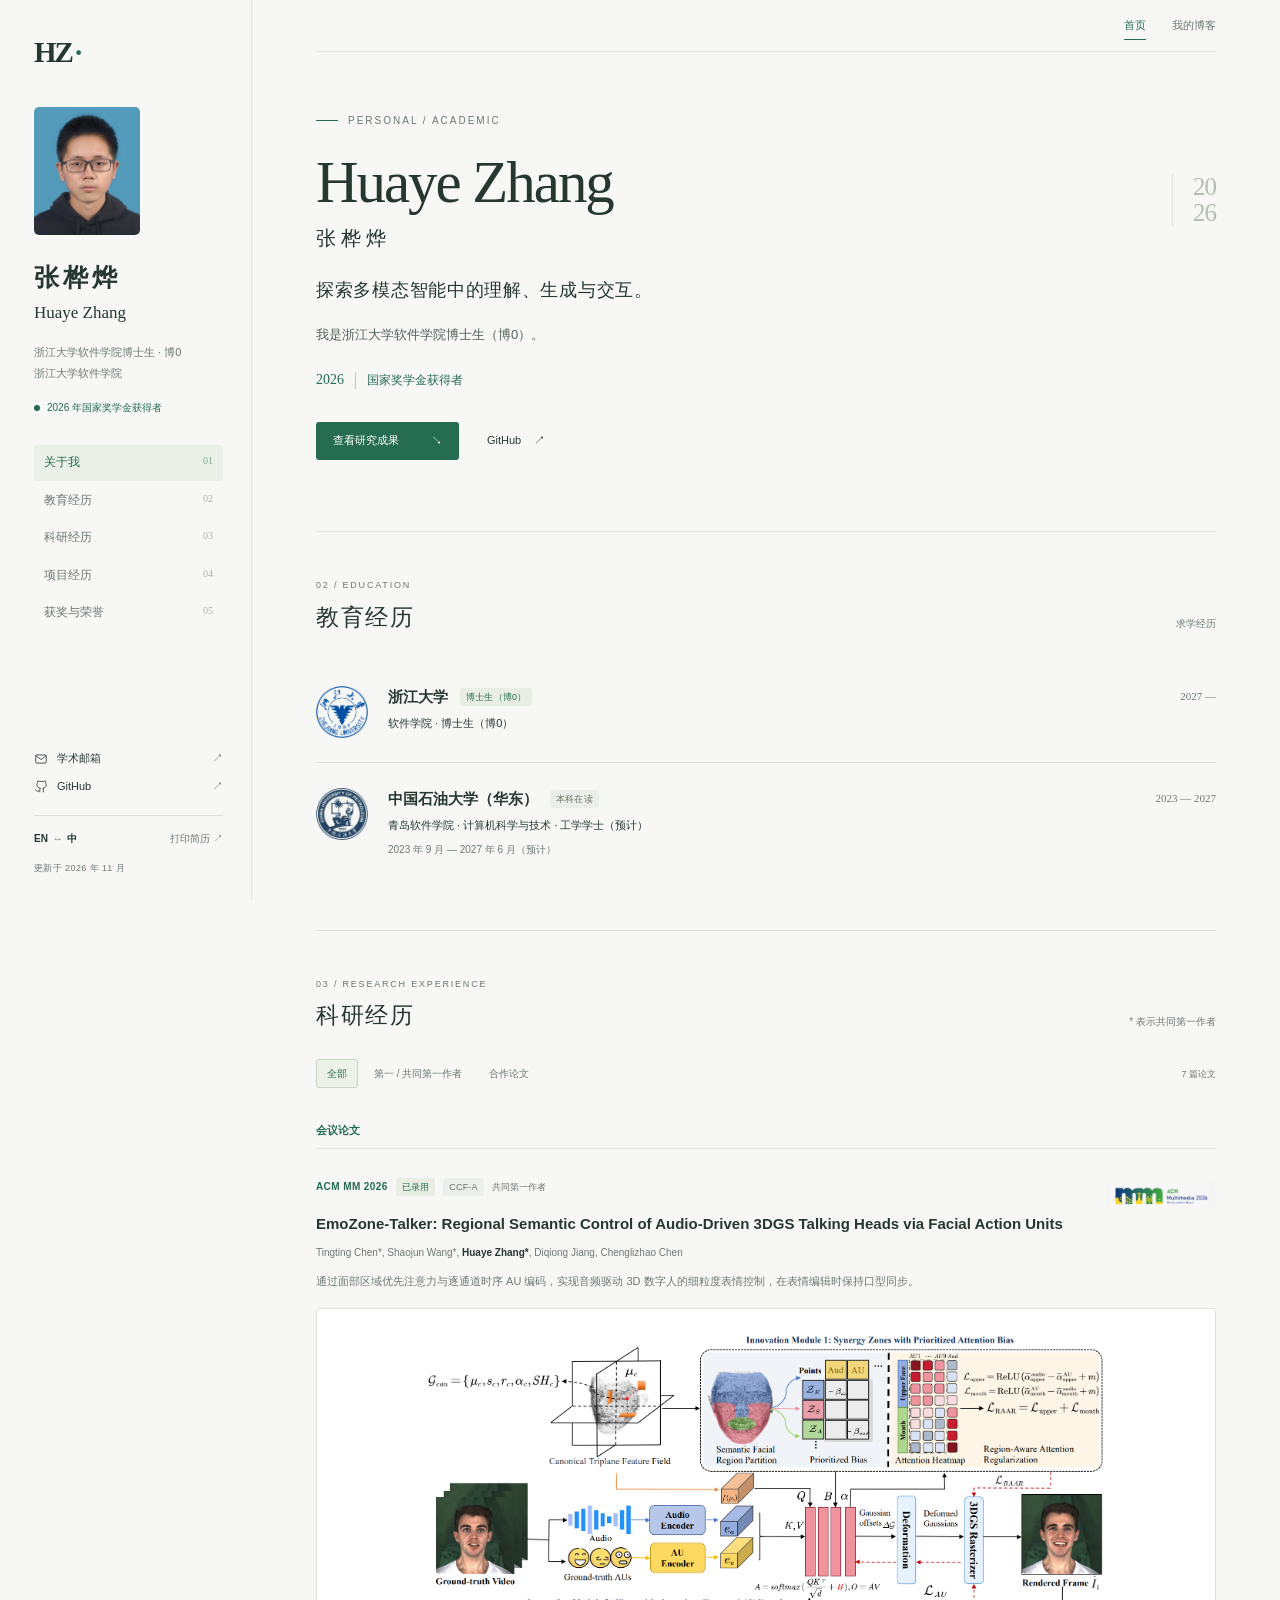
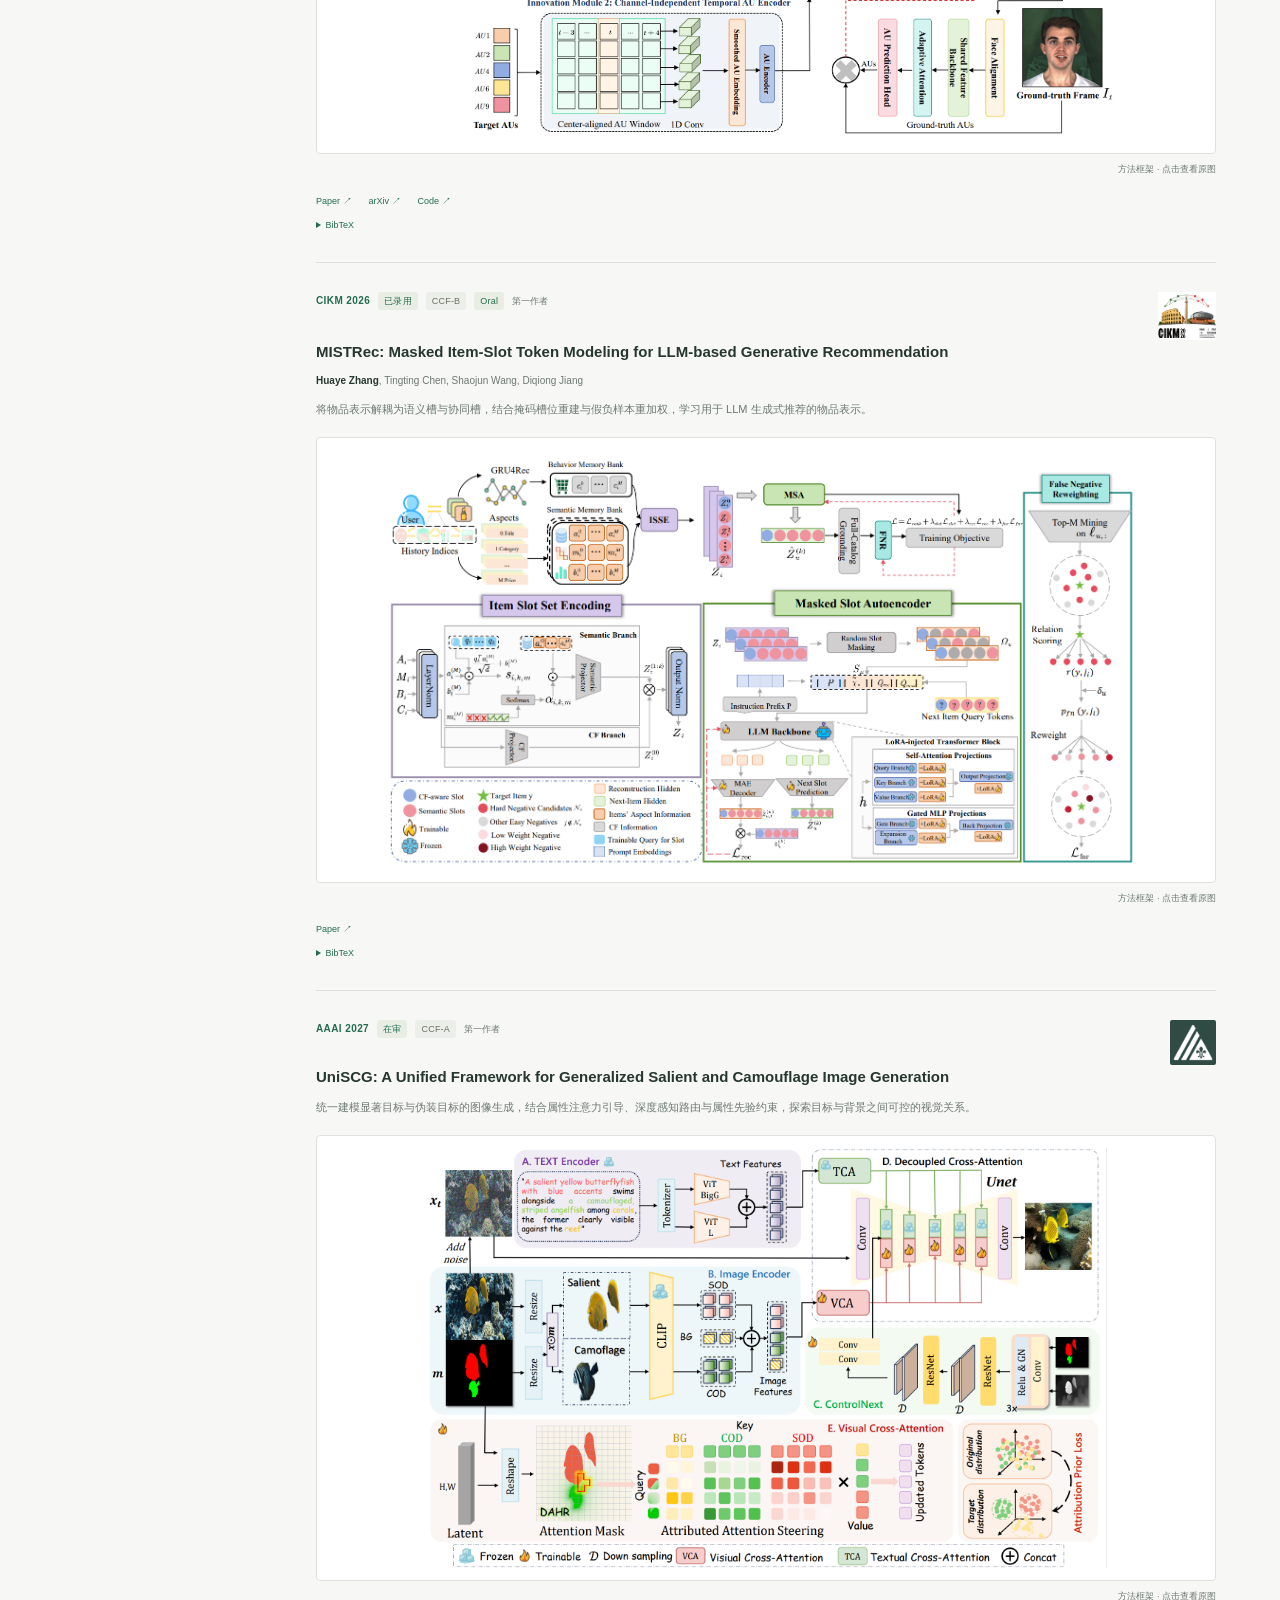
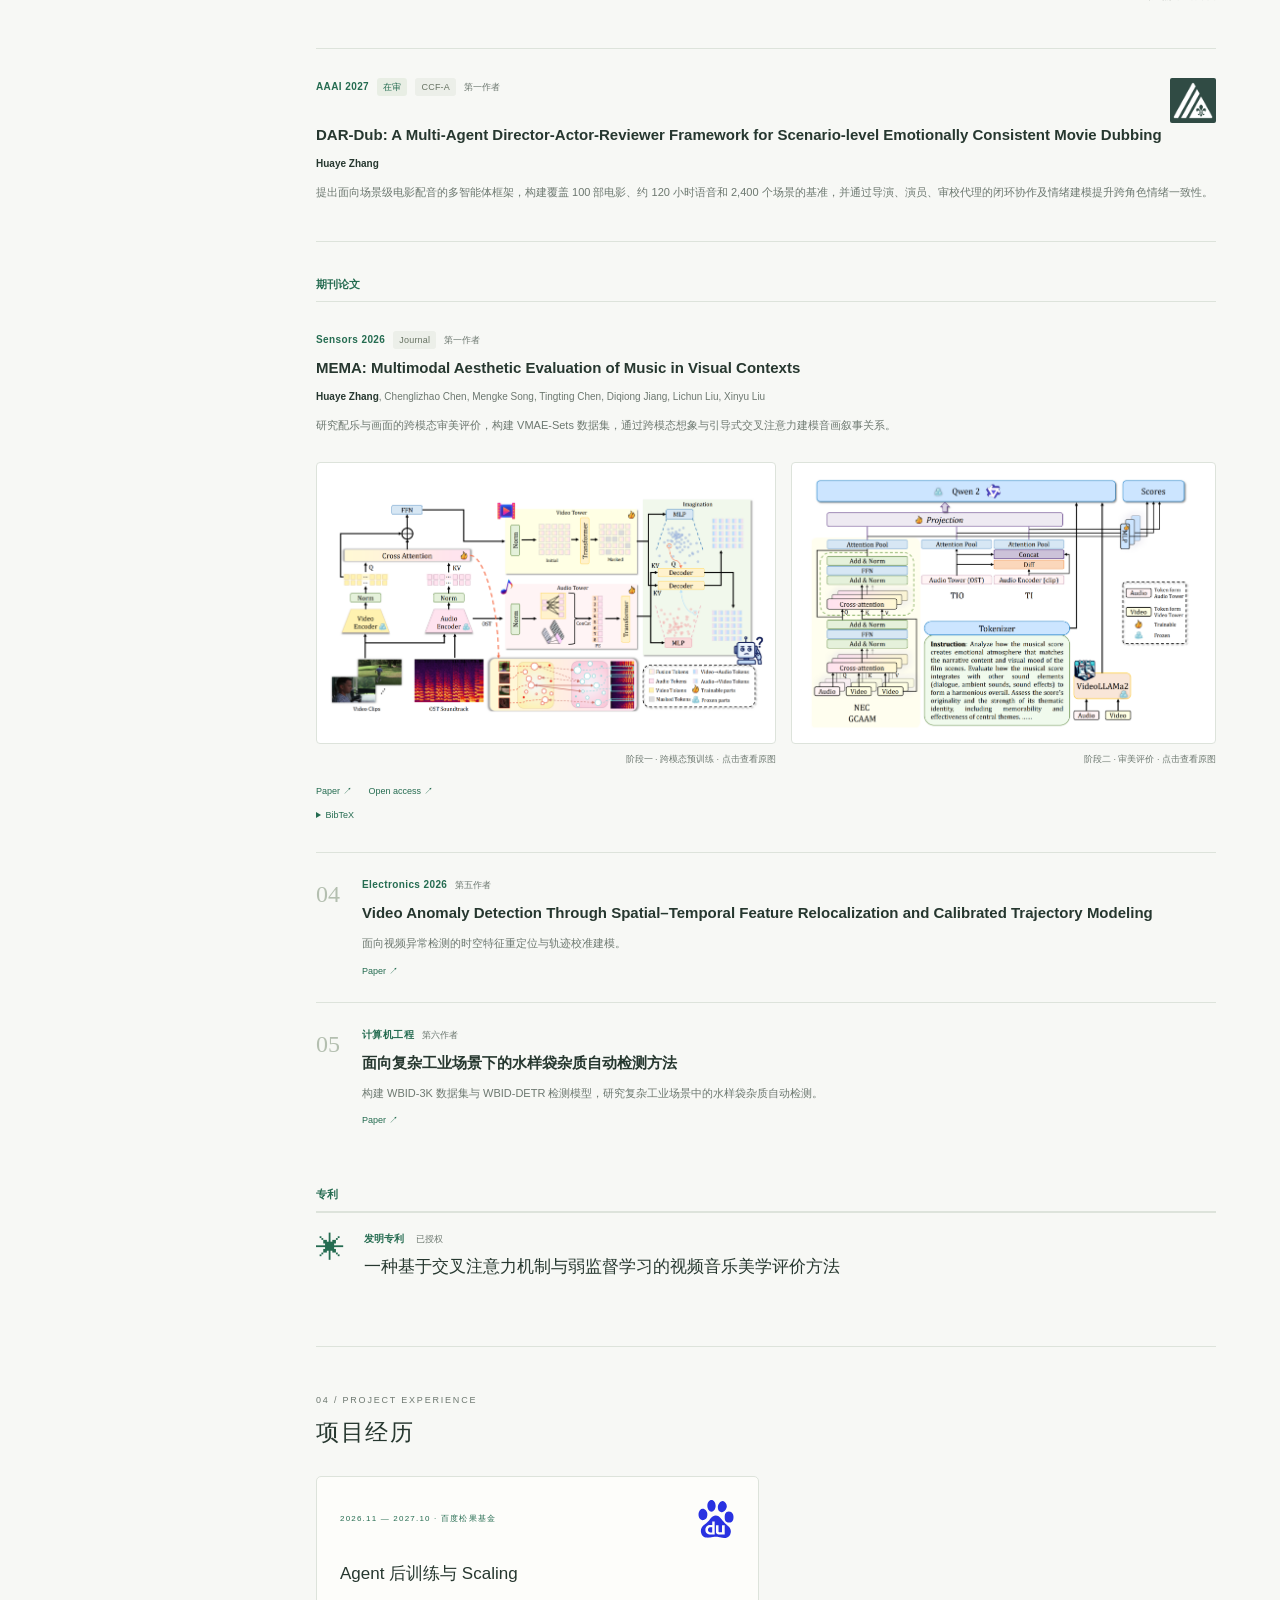
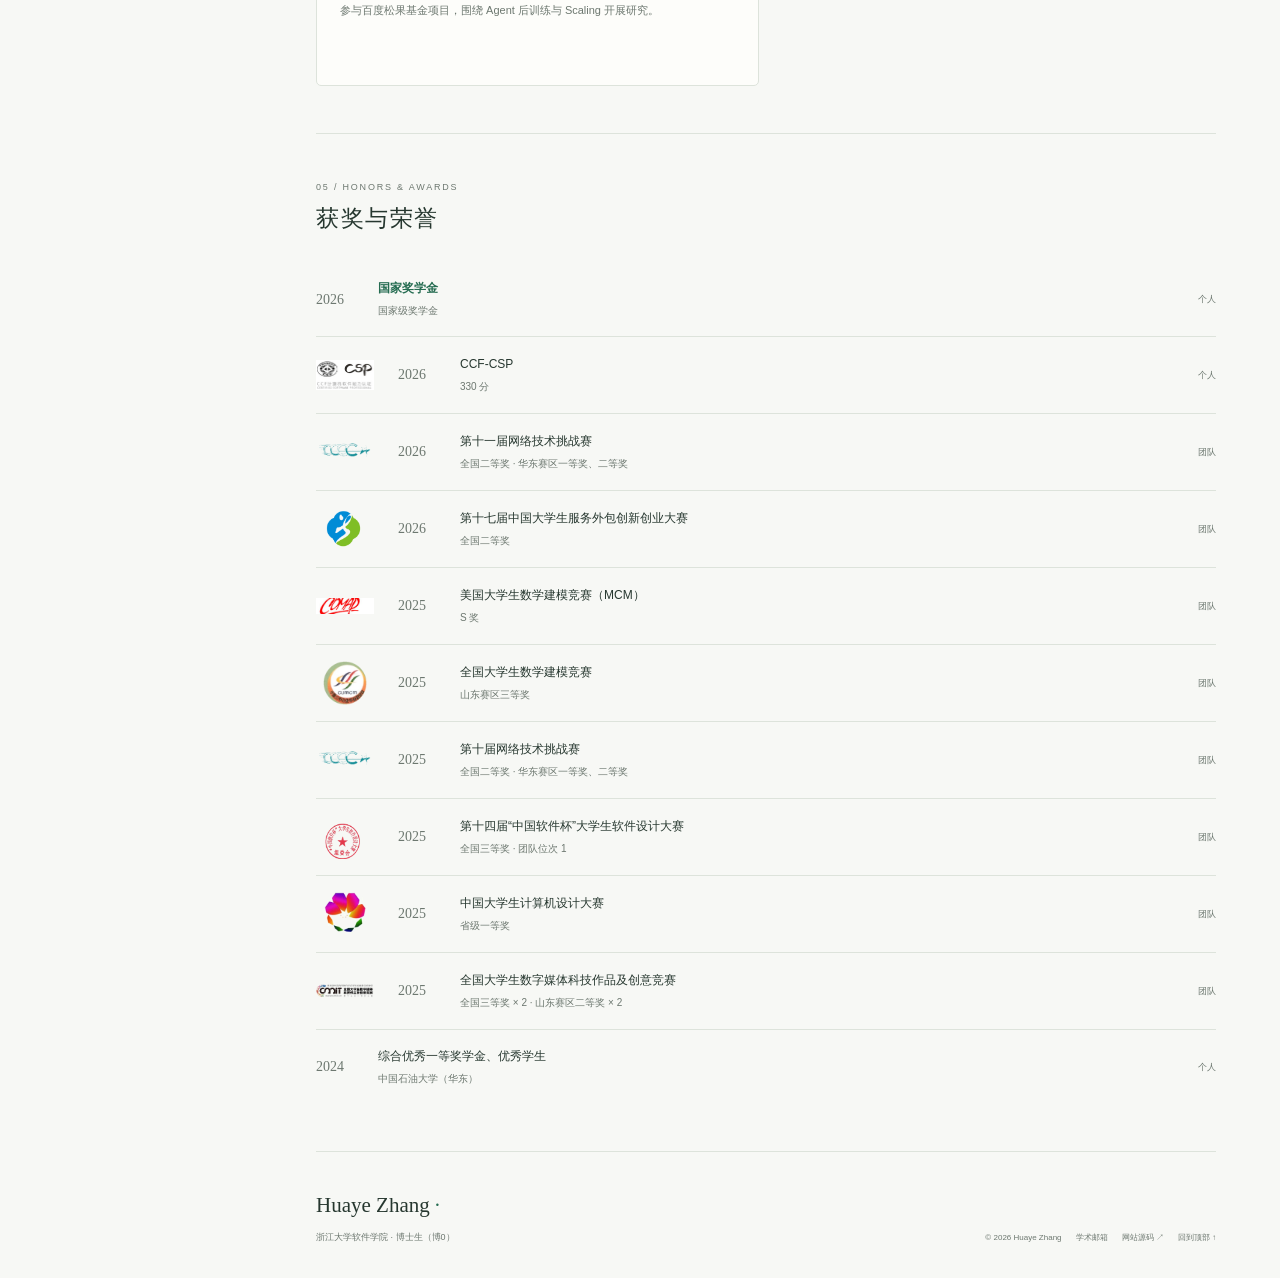
==== commit 0ff3653f: "Update research section with AAAI submission and venue marks" ====
--- a/index.html
+++ b/index.html
@@ -12,8 +12,8 @@
   <meta property="og:image" content="https://hmqh.github.io/assets/portrait.jpg">
   <link rel="canonical" href="https://hmqh.github.io/">
   <link rel="icon" href="assets/favicon.svg" type="image/svg+xml">
-  <link rel="stylesheet" href="assets/style.css?v=20261105-1">
-  <script src="assets/main.js?v=20261105-1" defer></script>
+  <link rel="stylesheet" href="assets/style.css?v=20261109-1">
+  <script src="assets/main.js?v=20261109-1" defer></script>
   <title>张桦烨 · Huaye Zhang | Academic Homepage</title>
   <script type="application/ld+json">
   {"@context":"https://schema.org","@type":"Person","name":"Huaye Zhang","alternateName":"张桦烨","url":"https://hmqh.github.io/","image":"https://hmqh.github.io/assets/portrait.jpg","sameAs":["https://github.com/HMQH"],"affiliation":{"@type":"CollegeOrUniversity","name":"Zhejiang University, School of Software Technology"}}
@@ -35,7 +35,7 @@
       <nav class="section-nav" aria-label="页面导航">
         <a class="active" href="#about"><span data-i18n="navAbout">关于我</span><span>01</span></a>
         <a href="#education"><span data-i18n="navEducation">教育经历</span><span>02</span></a>
-        <a href="#publications"><span data-i18n="navPublications">论文发表</span><span>03</span></a>
+        <a href="#publications"><span data-i18n="navPublications">科研经历</span><span>03</span></a>
         <a href="#projects"><span data-i18n="navProjects">项目经历</span><span>04</span></a>
         <a href="#honors"><span data-i18n="navHonors">获奖与荣誉</span><span>05</span></a>
       </nav>
@@ -67,9 +67,10 @@
       </section>
 
       <section id="publications" class="page-section">
-        <div class="section-heading"><div><span class="eyebrow">03 / PUBLICATIONS</span><h2 data-i18n="publicationsTitle">论文发表</h2></div><span class="section-note" data-i18n="publicationNote">* 表示共同第一作者</span></div>
-        <div class="publication-toolbar"><div class="filters" aria-label="论文筛选"><button type="button" class="selected" data-filter="all" aria-pressed="true" data-i18n="filterAll">全部</button><button type="button" data-filter="lead" aria-pressed="false" data-i18n="filterLead">第一 / 共同第一作者</button><button type="button" data-filter="collaboration" aria-pressed="false" data-i18n="filterOther">合作论文</button></div><span id="publication-count" aria-live="polite">5 篇论文</span></div>
+        <div class="section-heading"><div><span class="eyebrow">03 / RESEARCH EXPERIENCE</span><h2 data-i18n="researchTitle">科研经历</h2></div><span class="section-note" data-i18n="publicationNote">* 表示共同第一作者</span></div>
+        <div class="publication-toolbar"><div class="filters" aria-label="论文筛选"><button type="button" class="selected" data-filter="all" aria-pressed="true" data-i18n="filterAll">全部</button><button type="button" data-filter="lead" aria-pressed="false" data-i18n="filterLead">第一 / 共同第一作者</button><button type="button" data-filter="collaboration" aria-pressed="false" data-i18n="filterOther">合作论文</button></div><span id="publication-count" aria-live="polite">7 篇论文</span></div>
         <div class="publications-list">
+          <h3 class="research-group-title" data-research-heading="conference" data-i18n="conferenceGroup">会议论文</h3>
           <article class="publication" data-category="lead">
             <div class="pub-content"><div class="pub-meta"><span class="venue">ACM MM 2026</span><span class="badge" data-i18n="accepted">已录用</span><span class="badge neutral">CCF-A</span><span class="pub-role" data-i18n="cofirst">共同第一作者</span></div><h3><a href="https://doi.org/10.1145/3767308.3835650" target="_blank" rel="noopener noreferrer">EmoZone-Talker: Regional Semantic Control of Audio-Driven 3DGS Talking Heads via Facial Action Units</a></h3><p class="authors">Tingting Chen*, Shaojun Wang*, <strong>Huaye Zhang*</strong>, Diqiong Jiang, Chenglizhao Chen</p><p class="pub-description" data-i18n="emozoneSummary">通过面部区域优先注意力与逐通道时序 AU 编码，实现音频驱动 3D 数字人的细粒度表情控制，在表情编辑时保持口型同步。</p><figure class="pipeline-figure"><a href="assets/pipelines/emozone-pipeline.webp" target="_blank" rel="noopener noreferrer" aria-label="EmoZone-Talker pipeline：区域优先注意力与时序 AU 编码 · 查看原图"><img src="assets/pipelines/emozone-pipeline.webp" alt="EmoZone-Talker pipeline：区域优先注意力与时序 AU 编码" width="1905" height="1091" loading="lazy" decoding="async"></a><figcaption data-i18n="pipelineCaption">方法框架 · 点击查看原图</figcaption></figure><div class="pub-links"><a href="https://doi.org/10.1145/3767308.3835650" target="_blank" rel="noopener noreferrer">Paper ↗</a><a href="https://arxiv.org/abs/2606.15848" target="_blank" rel="noopener noreferrer">arXiv ↗</a><a href="https://github.com/HMQH/Emozone-Talker" target="_blank" rel="noopener noreferrer">Code ↗</a></div><details class="citation"><summary>BibTeX</summary><pre>@inproceedings{chen2026emozone,
   title = {EmoZone-Talker: Regional Semantic Control of Audio-Driven 3DGS Talking Heads via Facial Action Units},
@@ -91,6 +92,10 @@
           <article class="publication ongoing-publication" data-category="lead">
             <div class="pub-content"><div class="pub-meta"><span class="venue">AAAI 2027</span><span class="badge" data-i18n="underReview">在审</span><span class="badge neutral">CCF-A</span><span class="pub-role" data-i18n="first">第一作者</span></div><h3>UniSCG: A Unified Framework for Generalized Salient and Camouflage Image Generation</h3><p class="pub-description" data-i18n="uniscgSummary">统一建模显著目标与伪装目标的图像生成，结合属性注意力引导、深度感知路由与属性先验约束，探索目标与背景之间可控的视觉关系。</p><figure class="pipeline-figure"><a href="assets/pipelines/uniscg-pipeline.webp" target="_blank" rel="noopener noreferrer" aria-label="UniSCG pipeline：属性注意力引导、深度感知路由与属性先验约束 · 查看原图"><img src="assets/pipelines/uniscg-pipeline.webp" alt="UniSCG pipeline：属性注意力引导、深度感知路由与属性先验约束" width="1846" height="1138" loading="lazy" decoding="async"></a><figcaption data-i18n="pipelineCaption">方法框架 · 点击查看原图</figcaption></figure></div>
           </article>
+          <article class="publication ongoing-publication" data-category="lead">
+            <div class="pub-content"><div class="pub-meta"><span class="venue">AAAI 2027</span><span class="badge" data-i18n="underReview">在审</span><span class="badge neutral">CCF-A</span><span class="pub-role" data-i18n="first">第一作者</span></div><h3>DAR-Dub: A Multi-Agent Director-Actor-Reviewer Framework for Scenario-level Emotionally Consistent Movie Dubbing</h3><p class="authors"><strong>Huaye Zhang</strong></p><p class="pub-description" data-i18n="darSummary">提出面向场景级电影配音的多智能体框架，构建覆盖 100 部电影、约 120 小时语音和 2,400 个场景的基准，并通过导演、演员、审校代理的闭环协作及情绪建模提升跨角色情绪一致性。</p></div>
+          </article>
+          <h3 class="research-group-title" data-research-heading="journal" data-i18n="journalGroup">期刊论文</h3>
           <article class="publication" data-category="lead">
             <div class="pub-content"><div class="pub-meta"><span class="venue">Sensors 2026</span><span class="badge neutral">Journal</span><span class="pub-role" data-i18n="first">第一作者</span></div><h3><a href="https://doi.org/10.3390/s26041395" target="_blank" rel="noopener noreferrer">MEMA: Multimodal Aesthetic Evaluation of Music in Visual Contexts</a></h3><p class="authors"><strong>Huaye Zhang</strong>, Chenglizhao Chen, Mengke Song, Tingting Chen, Diqiong Jiang, Lichun Liu, Xinyu Liu</p><p class="pub-description" data-i18n="memaSummary">研究配乐与画面的跨模态审美评价，构建 VMAE-Sets 数据集，通过跨模态想象与引导式交叉注意力建模音画叙事关系。</p><div class="mema-pipelines"><figure class="pipeline-figure"><a href="assets/pipelines/mema-pretraining.webp" target="_blank" rel="noopener noreferrer" aria-label="MEMA pipeline：跨模态想象预训练 · 查看原图"><img src="assets/pipelines/mema-pretraining.webp" alt="MEMA pipeline：跨模态想象预训练" width="1777" height="896" loading="lazy" decoding="async"></a><figcaption data-i18n="memaPretraining">阶段一 · 跨模态预训练 · 点击查看原图</figcaption></figure><figure class="pipeline-figure"><a href="assets/pipelines/mema-evaluation.webp" target="_blank" rel="noopener noreferrer" aria-label="MEMA pipeline：音乐引导注意力与审美评价 · 查看原图"><img src="assets/pipelines/mema-evaluation.webp" alt="MEMA pipeline：音乐引导注意力与审美评价" width="1647" height="1063" loading="lazy" decoding="async"></a><figcaption data-i18n="memaEvaluation">阶段二 · 审美评价 · 点击查看原图</figcaption></figure></div><div class="pub-links"><a href="https://doi.org/10.3390/s26041395" target="_blank" rel="noopener noreferrer">Paper ↗</a><a href="https://www.mdpi.com/1424-8220/26/4/1395" target="_blank" rel="noopener noreferrer">Open access ↗</a></div><details class="citation"><summary>BibTeX</summary><pre>@article{zhang2026mema,
   title = {MEMA: Multimodal Aesthetic Evaluation of Music in Visual Contexts},
@@ -106,7 +111,8 @@
           <article class="publication compact-publication" data-category="collaboration"><div class="pub-index">04</div><div class="pub-content"><div class="pub-meta"><span class="venue">Electronics 2026</span><span class="pub-role" data-i18n="fifth">第五作者</span></div><h3><a href="https://www.mdpi.com/2079-9292/15/6/1199" target="_blank" rel="noopener noreferrer">Video Anomaly Detection Through Spatial–Temporal Feature Relocalization and Calibrated Trajectory Modeling</a></h3><p class="pub-description" data-i18n="anomalySummary">面向视频异常检测的时空特征重定位与轨迹校准建模。</p><div class="pub-links"><a href="https://www.mdpi.com/2079-9292/15/6/1199" target="_blank" rel="noopener noreferrer">Paper ↗</a></div></div></article>
           <article class="publication compact-publication" data-category="collaboration"><div class="pub-index">05</div><div class="pub-content"><div class="pub-meta"><span class="venue" data-i18n="computerEngineering">计算机工程</span><span class="pub-role" data-i18n="sixth">第六作者</span></div><h3><a href="https://doi.org/10.19678/j.issn.1000-3428.0253136" target="_blank" rel="noopener noreferrer">面向复杂工业场景下的水样袋杂质自动检测方法</a></h3><p class="pub-description" data-i18n="industrialSummary">构建 WBID-3K 数据集与 WBID-DETR 检测模型，研究复杂工业场景中的水样袋杂质自动检测。</p><div class="pub-links"><a href="https://doi.org/10.19678/j.issn.1000-3428.0253136" target="_blank" rel="noopener noreferrer">Paper ↗</a></div></div></article>
         </div>
-        <div class="patent-note research-patent"><span class="patent-icon" aria-hidden="true">✳</span><div><h3 data-i18n="patentTitle">知识产权成果</h3><p><strong data-i18n="patentName">一种基于交叉注意力机制与弱监督学习的视频音乐美学评价方法</strong></p><p data-i18n="patentDescription">发明专利 · 已授权</p></div></div>
+        <h3 class="research-group-title patent-group-title" data-research-heading="patent" data-i18n="patentGroup">专利</h3>
+        <div class="patent-note research-patent"><span class="patent-icon" aria-hidden="true">✳</span><div><div class="patent-meta"><span class="patent-kicker" data-i18n="patentTitle">发明专利</span><span class="patent-status" data-i18n="patentDescription">已授权</span></div><h4 class="patent-name" data-i18n="patentName">一种基于交叉注意力机制与弱监督学习的视频音乐美学评价方法</h4></div></div>
       </section>
 
       <section id="projects" class="page-section">
--- a/assets/style.css
+++ b/assets/style.css
@@ -97,3 +97,27 @@
   .baidu-project{min-height:180px}
 }
 @media print{.site-topbar{display:none}}
+.research-group-title{margin:34px 0 0;padding:0 0 9px;border-bottom:1px solid var(--line);font-size:11px;font-weight:600;line-height:1.5;color:var(--accent)}
+.research-group-title[hidden]{display:none}
+.patent-group-title{margin-top:34px}
+.pub-header{display:flex;justify-content:space-between;align-items:flex-start;gap:14px;min-width:0}
+.pub-header .pub-meta{flex:1;min-width:0}
+.venue-mark{display:flex;flex:0 0 auto;align-items:center;justify-content:center;overflow:hidden}
+.venue-mark img{display:block;max-width:100%;max-height:100%;object-fit:contain}
+.acm-mm-mark{width:108px;height:34px}
+.cikm-mark{width:58px;height:48px;background:#fff}
+.aaai-mark{width:46px;height:45px;padding:3px;background:#304b44;border-radius:2px}
+.research-patent{margin-top:0;padding:17px 0;background:transparent;border-top:1px solid var(--line);border-radius:0}
+.patent-meta{display:flex;align-items:center;gap:12px;margin:0 0 5px}
+.patent-kicker{font-size:10px;font-weight:600;color:var(--accent)}
+.patent-status{font-size:9px;color:var(--muted)}
+.patent-name{margin:0;color:var(--ink);font-size:17px;font-weight:500;line-height:1.7;overflow-wrap:anywhere}
+@media(max-width:560px){
+  .research-group-title{margin-top:25px;font-size:10px}
+  .pub-header{gap:8px}
+  .acm-mm-mark{width:82px;height:25px}
+  .cikm-mark{width:44px;height:38px}
+  .aaai-mark{width:40px;height:39px;padding:3px}
+  .patent-name{font-size:14px;line-height:1.8}
+  .patent-meta{gap:9px}
+}
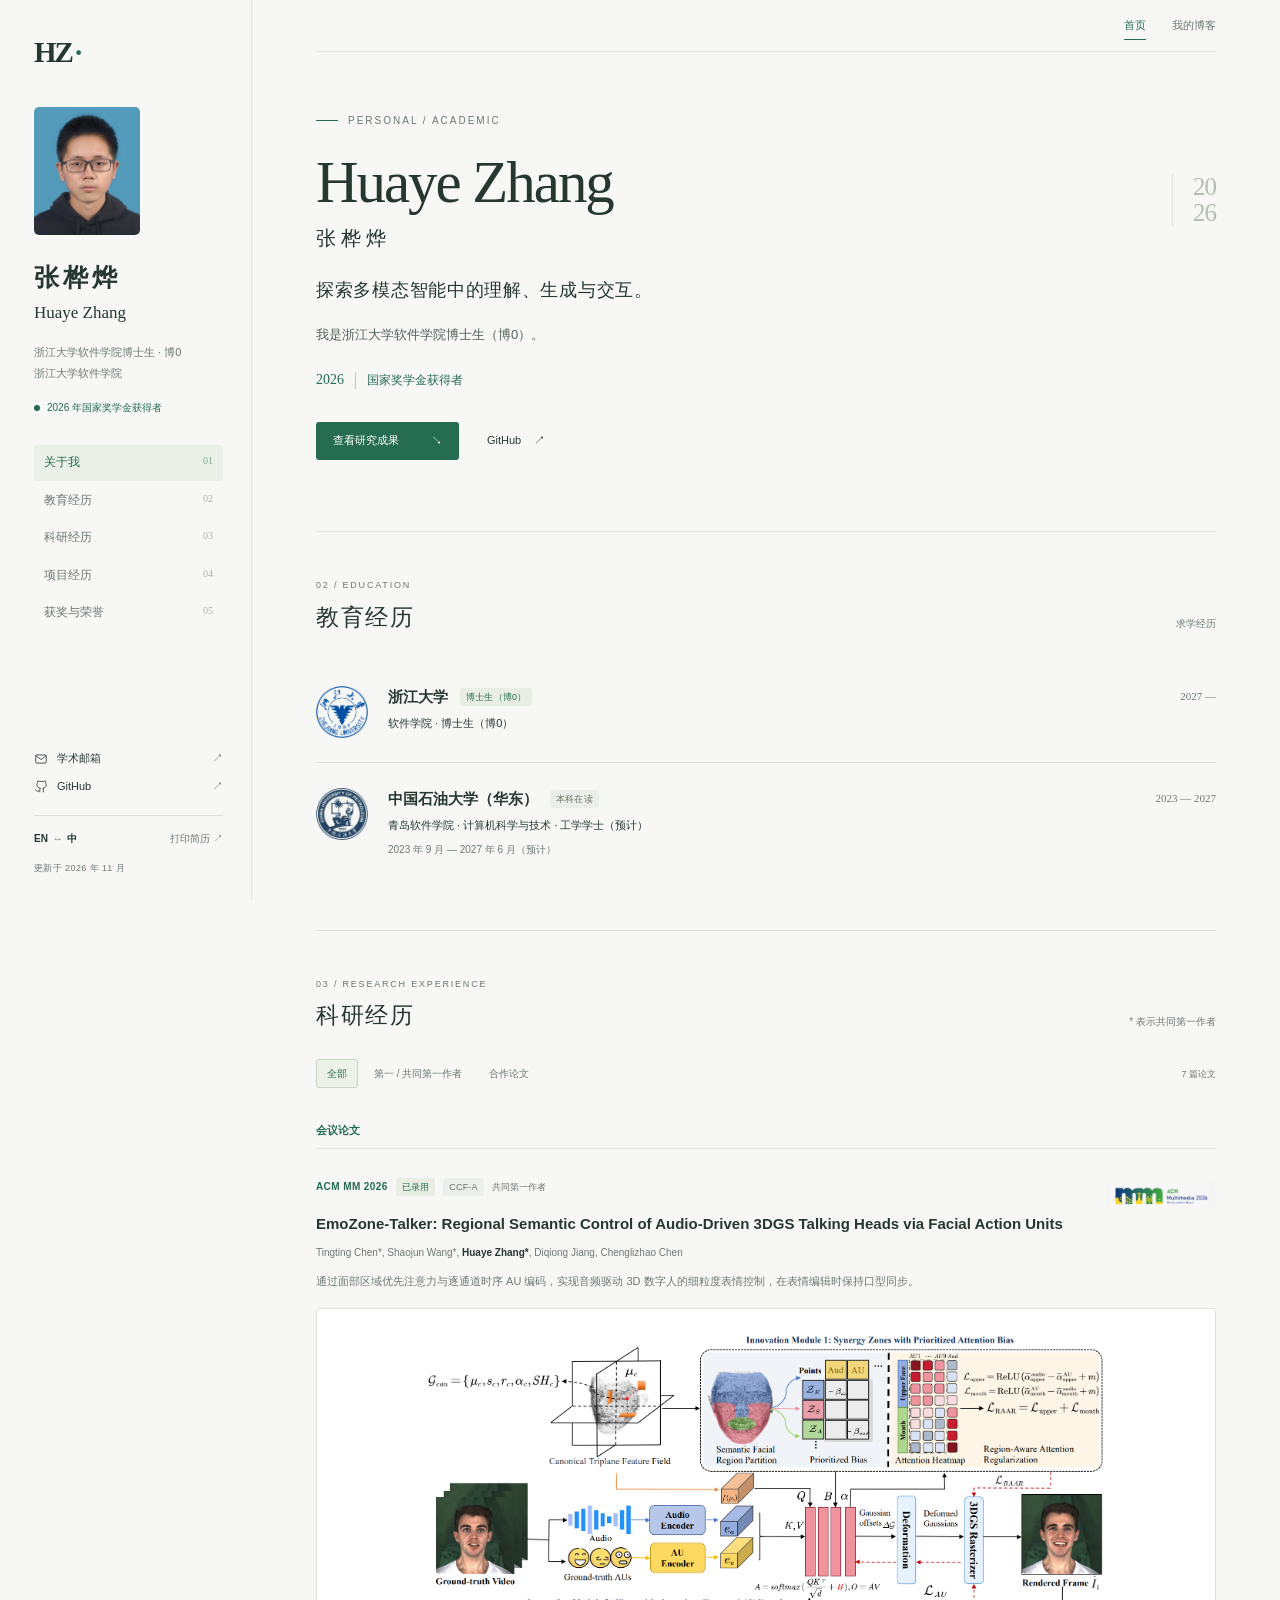
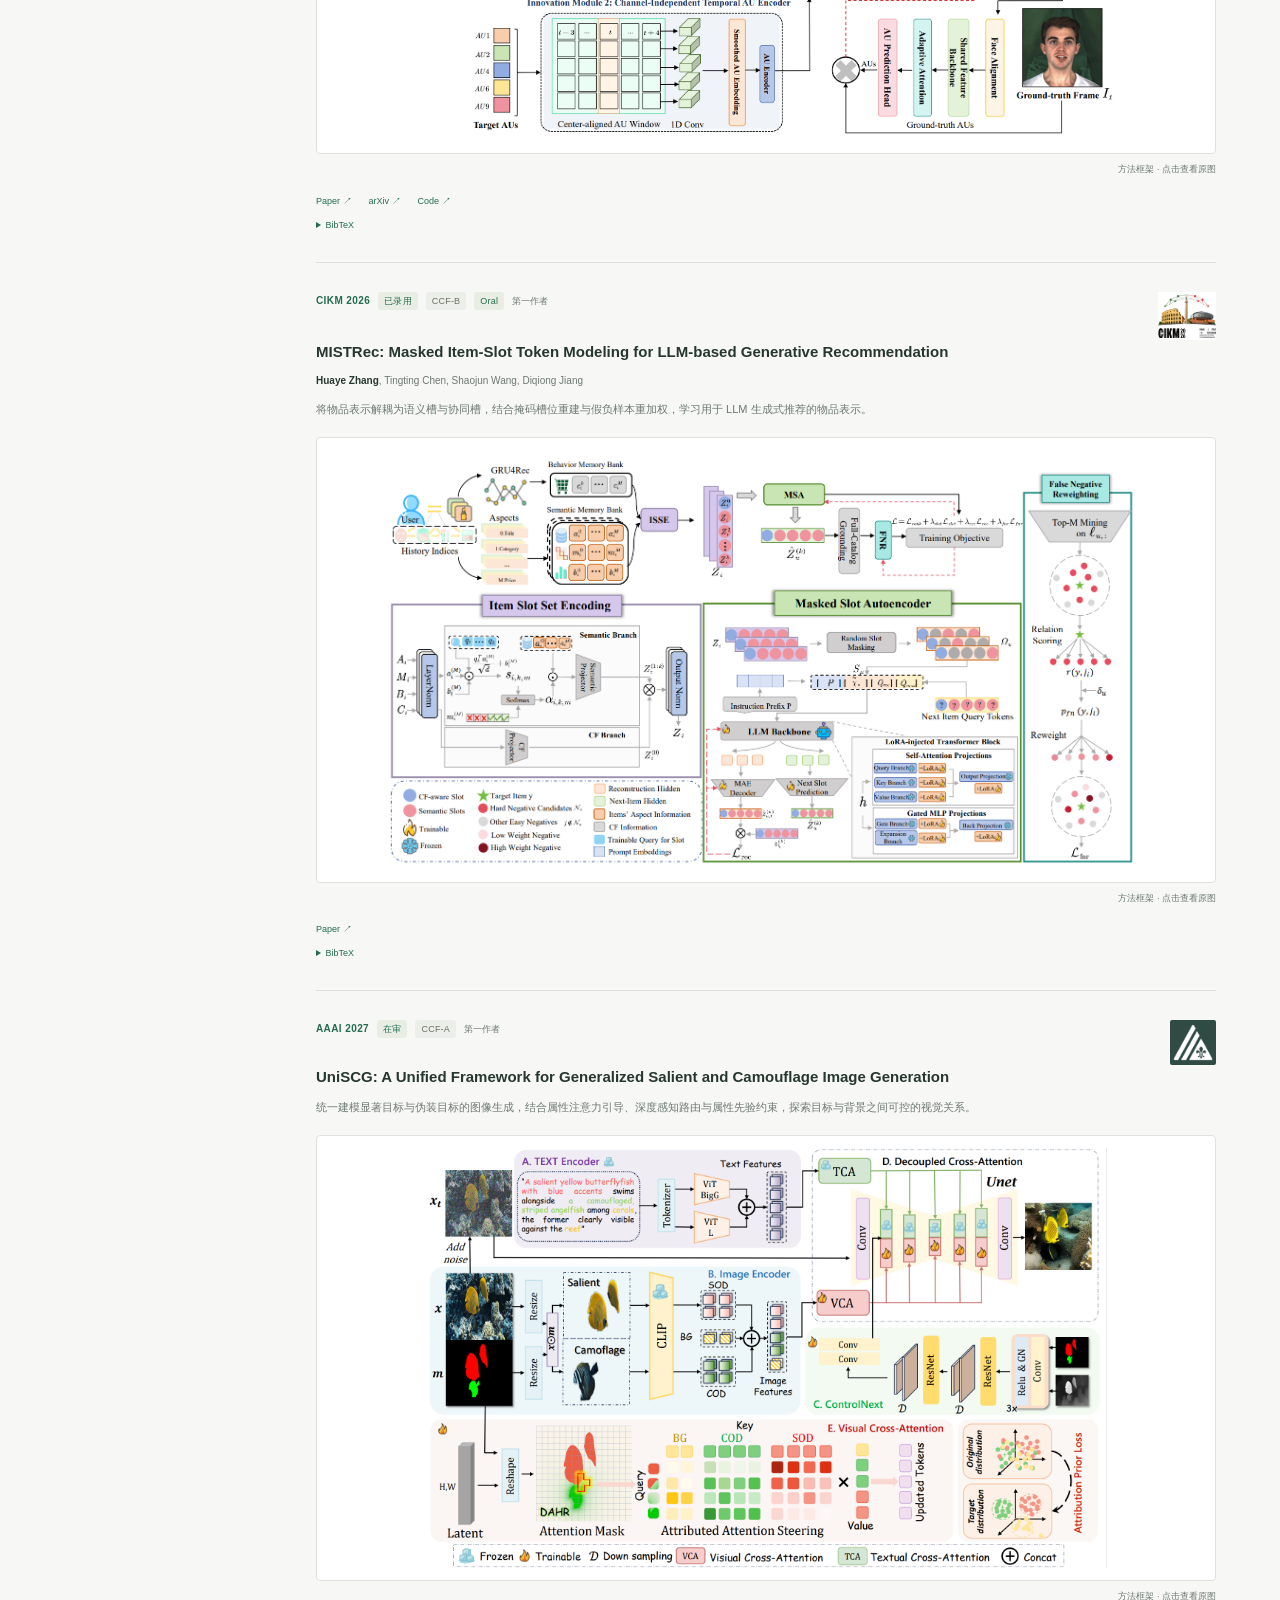
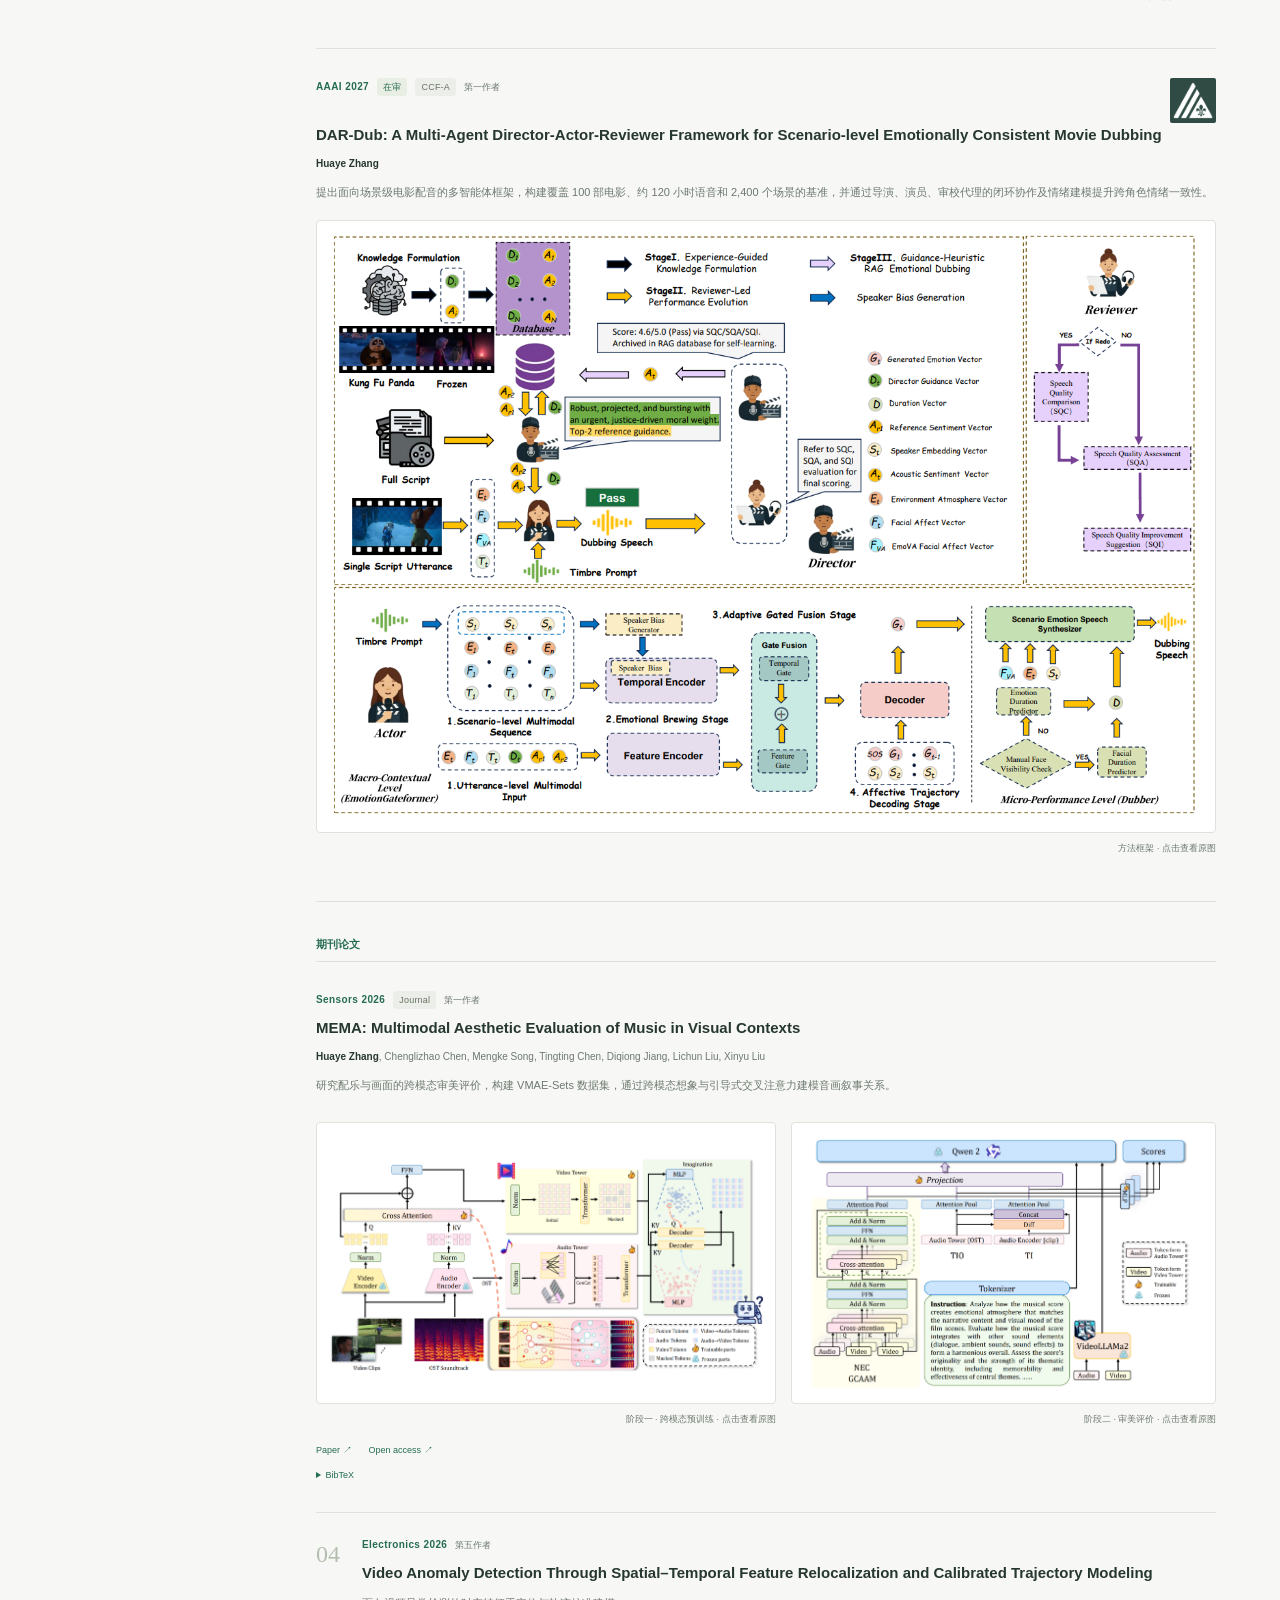
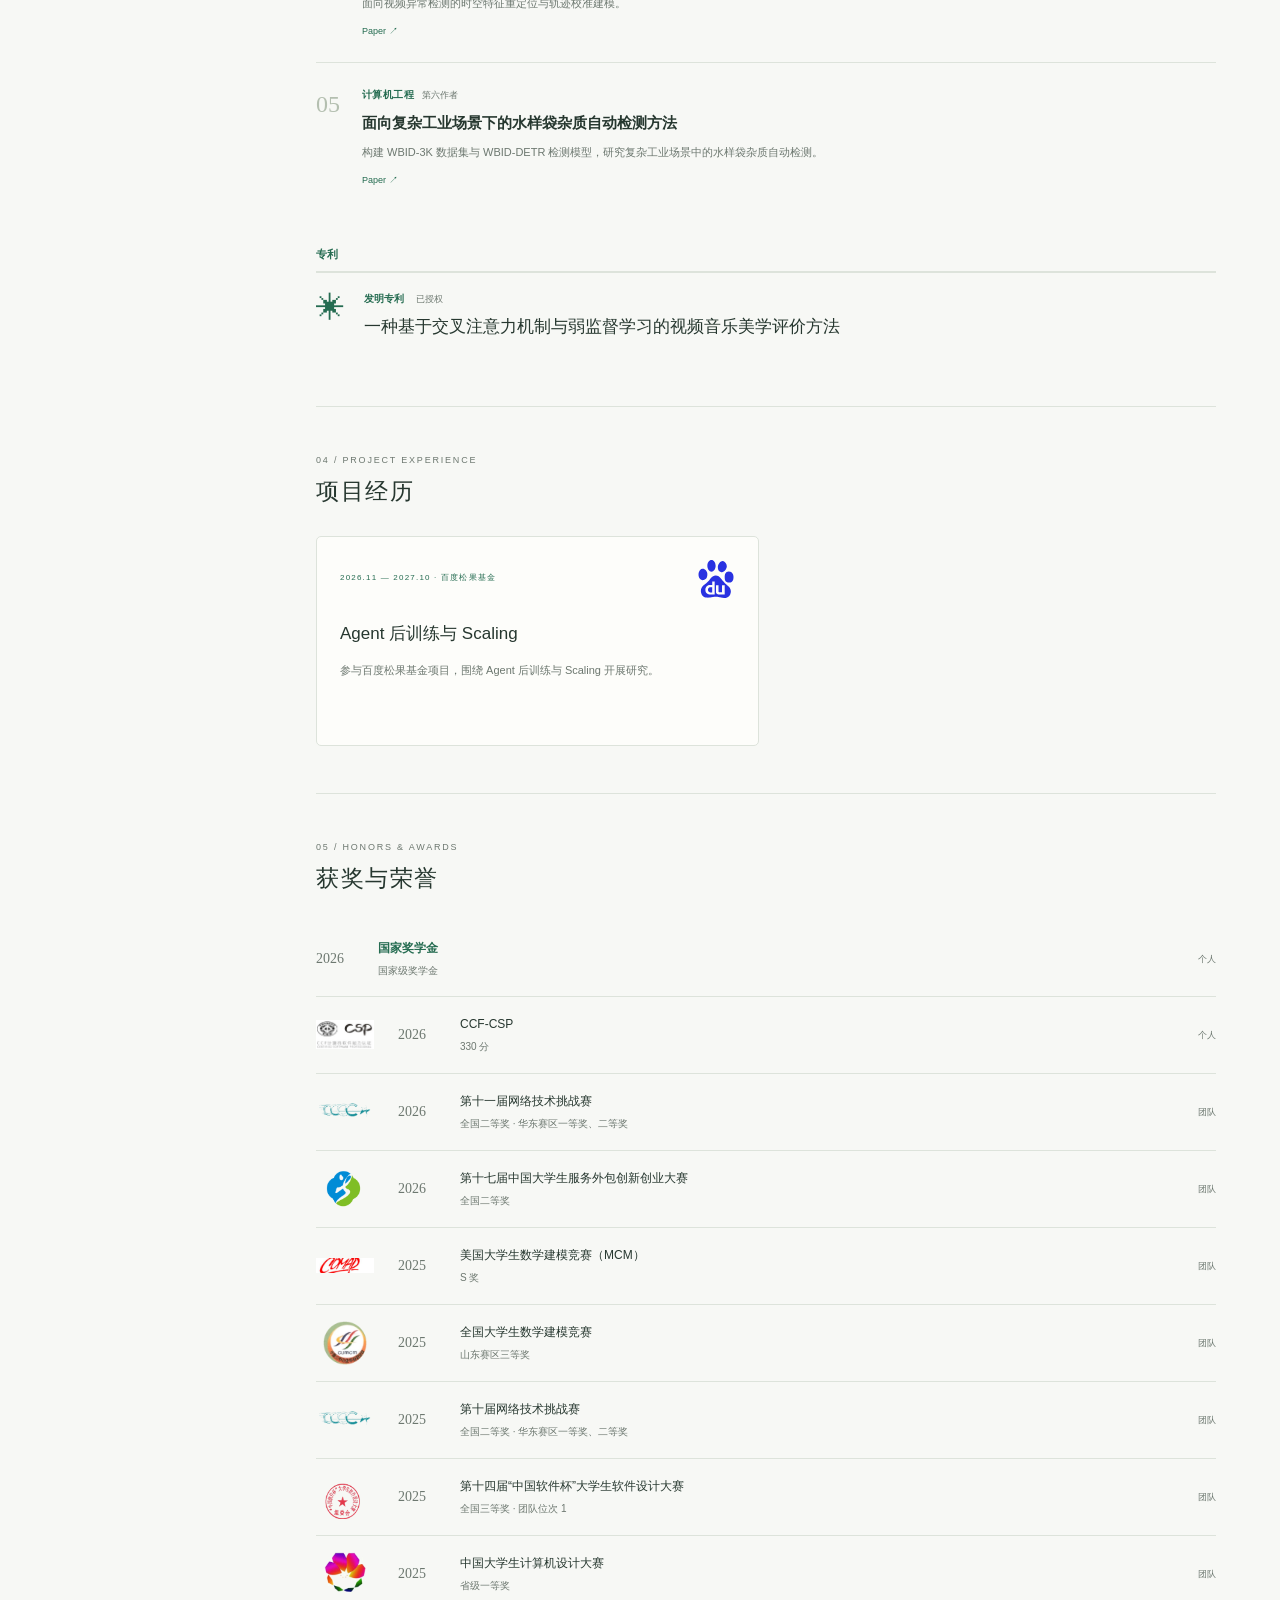
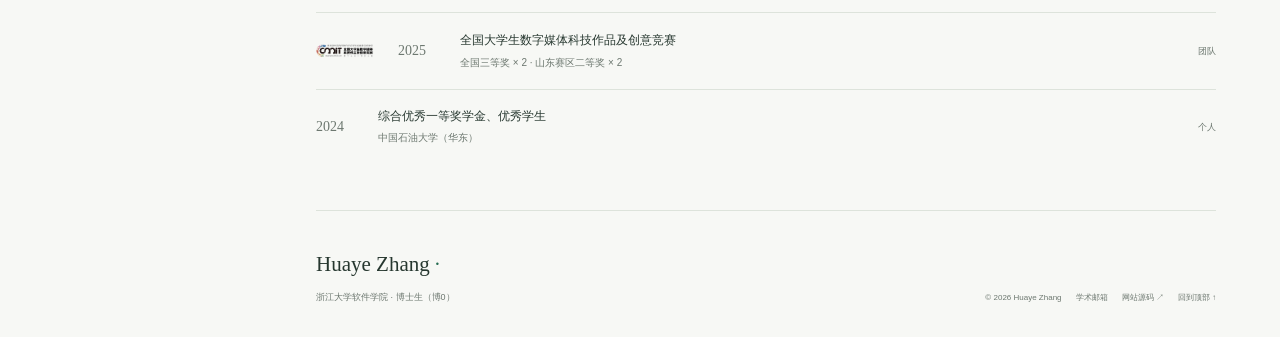
==== commit 9fd0d74f: "Add DAR-Dub framework figure" ====
--- a/index.html
+++ b/index.html
@@ -12,8 +12,8 @@
   <meta property="og:image" content="https://hmqh.github.io/assets/portrait.jpg">
   <link rel="canonical" href="https://hmqh.github.io/">
   <link rel="icon" href="assets/favicon.svg" type="image/svg+xml">
-  <link rel="stylesheet" href="assets/style.css?v=20261109-1">
-  <script src="assets/main.js?v=20261109-1" defer></script>
+  <link rel="stylesheet" href="assets/style.css?v=20261109-2">
+  <script src="assets/main.js?v=20261109-2" defer></script>
   <title>张桦烨 · Huaye Zhang | Academic Homepage</title>
   <script type="application/ld+json">
   {"@context":"https://schema.org","@type":"Person","name":"Huaye Zhang","alternateName":"张桦烨","url":"https://hmqh.github.io/","image":"https://hmqh.github.io/assets/portrait.jpg","sameAs":["https://github.com/HMQH"],"affiliation":{"@type":"CollegeOrUniversity","name":"Zhejiang University, School of Software Technology"}}
@@ -93,7 +93,7 @@
             <div class="pub-content"><div class="pub-meta"><span class="venue">AAAI 2027</span><span class="badge" data-i18n="underReview">在审</span><span class="badge neutral">CCF-A</span><span class="pub-role" data-i18n="first">第一作者</span></div><h3>UniSCG: A Unified Framework for Generalized Salient and Camouflage Image Generation</h3><p class="pub-description" data-i18n="uniscgSummary">统一建模显著目标与伪装目标的图像生成，结合属性注意力引导、深度感知路由与属性先验约束，探索目标与背景之间可控的视觉关系。</p><figure class="pipeline-figure"><a href="assets/pipelines/uniscg-pipeline.webp" target="_blank" rel="noopener noreferrer" aria-label="UniSCG pipeline：属性注意力引导、深度感知路由与属性先验约束 · 查看原图"><img src="assets/pipelines/uniscg-pipeline.webp" alt="UniSCG pipeline：属性注意力引导、深度感知路由与属性先验约束" width="1846" height="1138" loading="lazy" decoding="async"></a><figcaption data-i18n="pipelineCaption">方法框架 · 点击查看原图</figcaption></figure></div>
           </article>
           <article class="publication ongoing-publication" data-category="lead">
-            <div class="pub-content"><div class="pub-meta"><span class="venue">AAAI 2027</span><span class="badge" data-i18n="underReview">在审</span><span class="badge neutral">CCF-A</span><span class="pub-role" data-i18n="first">第一作者</span></div><h3>DAR-Dub: A Multi-Agent Director-Actor-Reviewer Framework for Scenario-level Emotionally Consistent Movie Dubbing</h3><p class="authors"><strong>Huaye Zhang</strong></p><p class="pub-description" data-i18n="darSummary">提出面向场景级电影配音的多智能体框架，构建覆盖 100 部电影、约 120 小时语音和 2,400 个场景的基准，并通过导演、演员、审校代理的闭环协作及情绪建模提升跨角色情绪一致性。</p></div>
+            <div class="pub-content"><div class="pub-meta"><span class="venue">AAAI 2027</span><span class="badge" data-i18n="underReview">在审</span><span class="badge neutral">CCF-A</span><span class="pub-role" data-i18n="first">第一作者</span></div><h3>DAR-Dub: A Multi-Agent Director-Actor-Reviewer Framework for Scenario-level Emotionally Consistent Movie Dubbing</h3><p class="authors"><strong>Huaye Zhang</strong></p><p class="pub-description" data-i18n="darSummary">提出面向场景级电影配音的多智能体框架，构建覆盖 100 部电影、约 120 小时语音和 2,400 个场景的基准，并通过导演、演员、审校代理的闭环协作及情绪建模提升跨角色情绪一致性。</p><figure class="pipeline-figure dar-pipeline"><a href="assets/pipelines/dar-dub-pipeline.webp" target="_blank" rel="noopener noreferrer" aria-label="DAR-Dub pipeline：知识形成、多智能体审校与情绪配音 · 查看原图"><img src="assets/pipelines/dar-dub-pipeline.webp" alt="DAR-Dub framework: knowledge formulation, Director-Actor-Reviewer refinement, and scenario-level emotional speech synthesis" width="1279" height="860" loading="lazy" decoding="async"></a><figcaption data-i18n="pipelineCaption">方法框架 · 点击查看原图</figcaption></figure></div>
           </article>
           <h3 class="research-group-title" data-research-heading="journal" data-i18n="journalGroup">期刊论文</h3>
           <article class="publication" data-category="lead">
--- a/assets/style.css
+++ b/assets/style.css
@@ -112,6 +112,7 @@
 .patent-kicker{font-size:10px;font-weight:600;color:var(--accent)}
 .patent-status{font-size:9px;color:var(--muted)}
 .patent-name{margin:0;color:var(--ink);font-size:17px;font-weight:500;line-height:1.7;overflow-wrap:anywhere}
+.dar-pipeline img{max-height:none}
 @media(max-width:560px){
   .research-group-title{margin-top:25px;font-size:10px}
   .pub-header{gap:8px}
